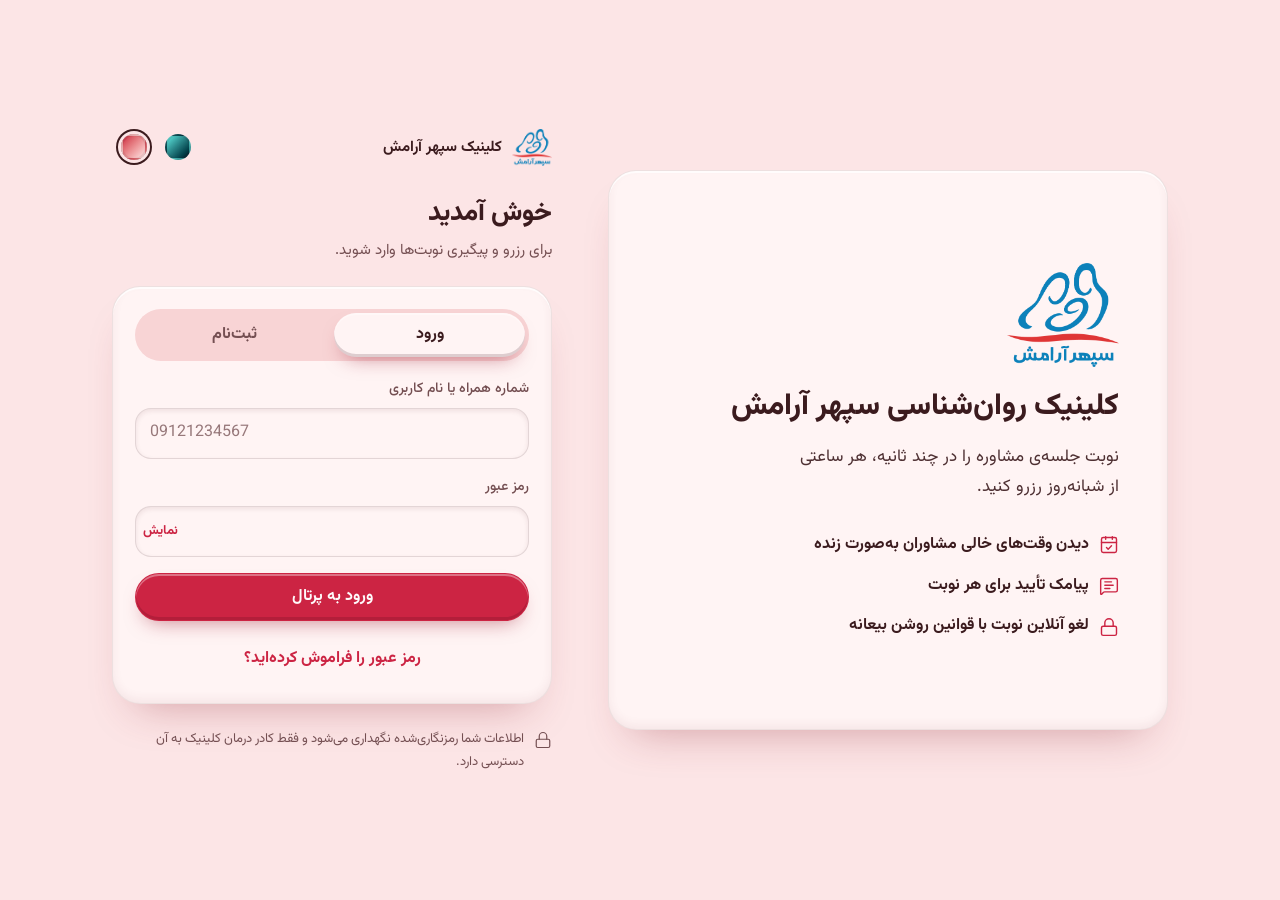
==== client/index.html @ 75297167 "Static demo of the client portal and front-desk panel Co-Authored-By: Claude Opus 5.5 <noreply@anthr" ====
<!doctype html>
<html lang="fa" dir="rtl">
  <head>
    <meta charset="utf-8">
    <meta name="viewport" content="width=device-width, initial-scale=1, viewport-fit=cover">
    <meta name="color-scheme" content="light dark">
    <meta name="theme-color" content="#f7e4e3">
    <meta name="referrer" content="no-referrer">
    <meta name="robots" content="noindex">
    <title>پرتال مراجعین | کلینیک روان‌شناسی سپهر آرامش</title>
    <link rel="icon" href="./logo.png" type="image/png">
    <script type="module" crossorigin src="./assets/index-BYSVc6tR.js"></script>
    <link rel="stylesheet" crossorigin href="./assets/index-BxwsgQTD.css">
  </head>
  <body>
    <div id="root"></div>
    <noscript>برای استفاده از پرتال، جاوااسکریپت مرورگر را فعال کنید.</noscript>
  </body>
</html>
---- client/assets/index-BxwsgQTD.css ----
@font-face{font-family:Vazirmatn;font-style:normal;font-display:swap;font-weight:400;src:url(./vazirmatn-arabic-400-normal-DMZFCm7K.woff2)format("woff2"),url(./vazirmatn-arabic-400-normal-C4W5XURk.woff)format("woff");unicode-range:U+6??,U+750-77F,U+870-88E,U+890-891,U+897-8E1,U+8E3-8FF,U+200C-200E,U+2010-2011,U+204F,U+2E41,U+FB50-FDFF,U+FE70-FE74,U+FE76-FEFC,U+102E0-102FB,U+10E60-10E7E,U+10EC2-10EC4,U+10EFC-10EFF,U+1EE00-1EE03,U+1EE05-1EE1F,U+1EE21-1EE22,U+1EE24,U+1EE27,U+1EE29-1EE32,U+1EE34-1EE37,U+1EE39,U+1EE3B,U+1EE42,U+1EE47,U+1EE49,U+1EE4B,U+1EE4D-1EE4F,U+1EE51-1EE52,U+1EE54,U+1EE57,U+1EE59,U+1EE5B,U+1EE5D,U+1EE5F,U+1EE61-1EE62,U+1EE64,U+1EE67-1EE6A,U+1EE6C-1EE72,U+1EE74-1EE77,U+1EE79-1EE7C,U+1EE7E,U+1EE80-1EE89,U+1EE8B-1EE9B,U+1EEA1-1EEA3,U+1EEA5-1EEA9,U+1EEAB-1EEBB,U+1EEF0-1EEF1}@font-face{font-family:Vazirmatn;font-style:normal;font-display:swap;font-weight:400;src:url(./vazirmatn-latin-ext-400-normal-BdGhO0lm.woff2)format("woff2"),url(./vazirmatn-latin-ext-400-normal-DPxMaNjI.woff)format("woff");unicode-range:U+100-2BA,U+2BD-2C5,U+2C7-2CC,U+2CE-2D7,U+2DD-2FF,U+304,U+308,U+329,U+1D00-1DBF,U+1E00-1E9F,U+1EF2-1EFF,U+2020,U+20A0-20AB,U+20AD-20C0,U+2113,U+2C60-2C7F,U+A720-A7FF}@font-face{font-family:Vazirmatn;font-style:normal;font-display:swap;font-weight:400;src:url(./vazirmatn-latin-400-normal-BT_DHTc7.woff2)format("woff2"),url(./vazirmatn-latin-400-normal-GKyMcI03.woff)format("woff");unicode-range:U+??,U+131,U+152-153,U+2BB-2BC,U+2C6,U+2DA,U+2DC,U+304,U+308,U+329,U+2000-206F,U+20AC,U+2122,U+2191,U+2193,U+2212,U+2215,U+FEFF,U+FFFD}@font-face{font-family:Vazirmatn;font-style:normal;font-display:swap;font-weight:500;src:url(./vazirmatn-arabic-500-normal-C_lbnnKa.woff2)format("woff2"),url(./vazirmatn-arabic-500-normal-Dqq3-xo3.woff)format("woff");unicode-range:U+6??,U+750-77F,U+870-88E,U+890-891,U+897-8E1,U+8E3-8FF,U+200C-200E,U+2010-2011,U+204F,U+2E41,U+FB50-FDFF,U+FE70-FE74,U+FE76-FEFC,U+102E0-102FB,U+10E60-10E7E,U+10EC2-10EC4,U+10EFC-10EFF,U+1EE00-1EE03,U+1EE05-1EE1F,U+1EE21-1EE22,U+1EE24,U+1EE27,U+1EE29-1EE32,U+1EE34-1EE37,U+1EE39,U+1EE3B,U+1EE42,U+1EE47,U+1EE49,U+1EE4B,U+1EE4D-1EE4F,U+1EE51-1EE52,U+1EE54,U+1EE57,U+1EE59,U+1EE5B,U+1EE5D,U+1EE5F,U+1EE61-1EE62,U+1EE64,U+1EE67-1EE6A,U+1EE6C-1EE72,U+1EE74-1EE77,U+1EE79-1EE7C,U+1EE7E,U+1EE80-1EE89,U+1EE8B-1EE9B,U+1EEA1-1EEA3,U+1EEA5-1EEA9,U+1EEAB-1EEBB,U+1EEF0-1EEF1}@font-face{font-family:Vazirmatn;font-style:normal;font-display:swap;font-weight:500;src:url(./vazirmatn-latin-ext-500-normal-CgxvvVrG.woff2)format("woff2"),url(./vazirmatn-latin-ext-500-normal-4XgegWYb.woff)format("woff");unicode-range:U+100-2BA,U+2BD-2C5,U+2C7-2CC,U+2CE-2D7,U+2DD-2FF,U+304,U+308,U+329,U+1D00-1DBF,U+1E00-1E9F,U+1EF2-1EFF,U+2020,U+20A0-20AB,U+20AD-20C0,U+2113,U+2C60-2C7F,U+A720-A7FF}@font-face{font-family:Vazirmatn;font-style:normal;font-display:swap;font-weight:500;src:url(./vazirmatn-latin-500-normal-6zZzgpg4.woff2)format("woff2"),url(./vazirmatn-latin-500-normal-Bg_BALlD.woff)format("woff");unicode-range:U+??,U+131,U+152-153,U+2BB-2BC,U+2C6,U+2DA,U+2DC,U+304,U+308,U+329,U+2000-206F,U+20AC,U+2122,U+2191,U+2193,U+2212,U+2215,U+FEFF,U+FFFD}@font-face{font-family:Vazirmatn;font-style:normal;font-display:swap;font-weight:700;src:url(./vazirmatn-arabic-700-normal-Dge_DOjm.woff2)format("woff2"),url(./vazirmatn-arabic-700-normal-B5nPuCFv.woff)format("woff");unicode-range:U+6??,U+750-77F,U+870-88E,U+890-891,U+897-8E1,U+8E3-8FF,U+200C-200E,U+2010-2011,U+204F,U+2E41,U+FB50-FDFF,U+FE70-FE74,U+FE76-FEFC,U+102E0-102FB,U+10E60-10E7E,U+10EC2-10EC4,U+10EFC-10EFF,U+1EE00-1EE03,U+1EE05-1EE1F,U+1EE21-1EE22,U+1EE24,U+1EE27,U+1EE29-1EE32,U+1EE34-1EE37,U+1EE39,U+1EE3B,U+1EE42,U+1EE47,U+1EE49,U+1EE4B,U+1EE4D-1EE4F,U+1EE51-1EE52,U+1EE54,U+1EE57,U+1EE59,U+1EE5B,U+1EE5D,U+1EE5F,U+1EE61-1EE62,U+1EE64,U+1EE67-1EE6A,U+1EE6C-1EE72,U+1EE74-1EE77,U+1EE79-1EE7C,U+1EE7E,U+1EE80-1EE89,U+1EE8B-1EE9B,U+1EEA1-1EEA3,U+1EEA5-1EEA9,U+1EEAB-1EEBB,U+1EEF0-1EEF1}@font-face{font-family:Vazirmatn;font-style:normal;font-display:swap;font-weight:700;src:url(./vazirmatn-latin-ext-700-normal-BfoXmNMx.woff2)format("woff2"),url(./vazirmatn-latin-ext-700-normal-DMYLqBto.woff)format("woff");unicode-range:U+100-2BA,U+2BD-2C5,U+2C7-2CC,U+2CE-2D7,U+2DD-2FF,U+304,U+308,U+329,U+1D00-1DBF,U+1E00-1E9F,U+1EF2-1EFF,U+2020,U+20A0-20AB,U+20AD-20C0,U+2113,U+2C60-2C7F,U+A720-A7FF}@font-face{font-family:Vazirmatn;font-style:normal;font-display:swap;font-weight:700;src:url(./vazirmatn-latin-700-normal-9BlbvDRV.woff2)format("woff2"),url(./vazirmatn-latin-700-normal-DrB0PBU6.woff)format("woff");unicode-range:U+??,U+131,U+152-153,U+2BB-2BC,U+2C6,U+2DA,U+2DC,U+304,U+308,U+329,U+2000-206F,U+20AC,U+2122,U+2191,U+2193,U+2212,U+2215,U+FEFF,U+FFFD}@font-face{font-family:Vazirmatn;font-style:normal;font-display:swap;font-weight:800;src:url(./vazirmatn-arabic-800-normal-Bwnt96zj.woff2)format("woff2"),url(./vazirmatn-arabic-800-normal-BH12s3-y.woff)format("woff");unicode-range:U+6??,U+750-77F,U+870-88E,U+890-891,U+897-8E1,U+8E3-8FF,U+200C-200E,U+2010-2011,U+204F,U+2E41,U+FB50-FDFF,U+FE70-FE74,U+FE76-FEFC,U+102E0-102FB,U+10E60-10E7E,U+10EC2-10EC4,U+10EFC-10EFF,U+1EE00-1EE03,U+1EE05-1EE1F,U+1EE21-1EE22,U+1EE24,U+1EE27,U+1EE29-1EE32,U+1EE34-1EE37,U+1EE39,U+1EE3B,U+1EE42,U+1EE47,U+1EE49,U+1EE4B,U+1EE4D-1EE4F,U+1EE51-1EE52,U+1EE54,U+1EE57,U+1EE59,U+1EE5B,U+1EE5D,U+1EE5F,U+1EE61-1EE62,U+1EE64,U+1EE67-1EE6A,U+1EE6C-1EE72,U+1EE74-1EE77,U+1EE79-1EE7C,U+1EE7E,U+1EE80-1EE89,U+1EE8B-1EE9B,U+1EEA1-1EEA3,U+1EEA5-1EEA9,U+1EEAB-1EEBB,U+1EEF0-1EEF1}@font-face{font-family:Vazirmatn;font-style:normal;font-display:swap;font-weight:800;src:url(./vazirmatn-latin-ext-800-normal-BzH3Tiwu.woff2)format("woff2"),url(./vazirmatn-latin-ext-800-normal-HbVXW2Kv.woff)format("woff");unicode-range:U+100-2BA,U+2BD-2C5,U+2C7-2CC,U+2CE-2D7,U+2DD-2FF,U+304,U+308,U+329,U+1D00-1DBF,U+1E00-1E9F,U+1EF2-1EFF,U+2020,U+20A0-20AB,U+20AD-20C0,U+2113,U+2C60-2C7F,U+A720-A7FF}@font-face{font-family:Vazirmatn;font-style:normal;font-display:swap;font-weight:800;src:url(./vazirmatn-latin-800-normal-e0EQwLmk.woff2)format("woff2"),url(./vazirmatn-latin-800-normal-fM8Xz9cI.woff)format("woff");unicode-range:U+??,U+131,U+152-153,U+2BB-2BC,U+2C6,U+2DA,U+2DC,U+304,U+308,U+329,U+2000-206F,U+20AC,U+2122,U+2191,U+2193,U+2212,U+2215,U+FEFF,U+FFFD}@font-face{font-family:Noto Kufi Arabic;font-style:normal;font-display:swap;font-weight:600;src:url(./noto-kufi-arabic-arabic-600-normal-DpQOABqh.woff2)format("woff2"),url(./noto-kufi-arabic-arabic-600-normal-DeKYl9zm.woff)format("woff");unicode-range:U+6??,U+750-77F,U+870-88E,U+890-891,U+897-8E1,U+8E3-8FF,U+200C-200E,U+2010-2011,U+204F,U+2E41,U+FB50-FDFF,U+FE70-FE74,U+FE76-FEFC,U+102E0-102FB,U+10E60-10E7E,U+10EC2-10EC4,U+10EFC-10EFF,U+1EE00-1EE03,U+1EE05-1EE1F,U+1EE21-1EE22,U+1EE24,U+1EE27,U+1EE29-1EE32,U+1EE34-1EE37,U+1EE39,U+1EE3B,U+1EE42,U+1EE47,U+1EE49,U+1EE4B,U+1EE4D-1EE4F,U+1EE51-1EE52,U+1EE54,U+1EE57,U+1EE59,U+1EE5B,U+1EE5D,U+1EE5F,U+1EE61-1EE62,U+1EE64,U+1EE67-1EE6A,U+1EE6C-1EE72,U+1EE74-1EE77,U+1EE79-1EE7C,U+1EE7E,U+1EE80-1EE89,U+1EE8B-1EE9B,U+1EEA1-1EEA3,U+1EEA5-1EEA9,U+1EEAB-1EEBB,U+1EEF0-1EEF1}@font-face{font-family:Noto Kufi Arabic;font-style:normal;font-display:swap;font-weight:600;src:url(./noto-kufi-arabic-math-600-normal-EEoXMfAu.woff2)format("woff2"),url(./noto-kufi-arabic-math-600-normal-BhDcNs-e.woff)format("woff");unicode-range:U+302-303,U+305,U+307-308,U+310,U+312,U+315,U+31A,U+326-327,U+32C,U+32F-330,U+332-333,U+338,U+33A,U+346,U+34D,U+391-3A1,U+3A3-3A9,U+3B1-3C9,U+3D1,U+3D5-3D6,U+3F0-3F1,U+3F4-3F5,U+2016-2017,U+2034-2038,U+203C,U+2040,U+2043,U+2047,U+2050,U+2057,U+205F,U+2070-2071,U+2074-208E,U+2090-209C,U+20D0-20DC,U+20E1,U+20E5-20EF,U+2100-2112,U+2114-2115,U+2117-2121,U+2123-214F,U+2190,U+2192,U+2194-21AE,U+21B0-21E5,U+21F1-21F2,U+21F4-2211,U+2213-2214,U+2216-22FF,U+2308-230B,U+2310,U+2319,U+231C-2321,U+2336-237A,U+237C,U+2395,U+239B-23B7,U+23D0,U+23DC-23E1,U+2474-2475,U+25AF,U+25B3,U+25B7,U+25BD,U+25C1,U+25CA,U+25CC,U+25FB,U+266D-266F,U+27C0-27FF,U+2900-2AFF,U+2B0E-2B11,U+2B30-2B4C,U+2BFE,U+3030,U+FF5B,U+FF5D,U+1D400-1D7FF,U+1EE??}@font-face{font-family:Noto Kufi Arabic;font-style:normal;font-display:swap;font-weight:600;src:url(./noto-kufi-arabic-symbols-600-normal-gGFfrt4u.woff2)format("woff2"),url(./noto-kufi-arabic-symbols-600-normal-BPG_9Nwo.woff)format("woff");unicode-range:U+1-C,U+E-1F,U+7F-9F,U+20DD-20E0,U+20E2-20E4,U+2150-218F,U+2190,U+2192,U+2194-2199,U+21AF,U+21E6-21F0,U+21F3,U+2218-2219,U+2299,U+22C4-22C6,U+2300-243F,U+2440-244A,U+2460-24FF,U+25A0-27BF,U+28??,U+2921-2922,U+2981,U+29BF,U+29EB,U+2B??,U+4DC0-4DFF,U+FFF9-FFFB,U+10140-1018E,U+10190-1019C,U+101A0,U+101D0-101FD,U+102E0-102FB,U+10E60-10E7E,U+1D2C0-1D2D3,U+1D2E0-1D37F,U+1F0??,U+1F100-1F1AD,U+1F1E6-1F1FF,U+1F30D-1F30F,U+1F315,U+1F31C,U+1F31E,U+1F320-1F32C,U+1F336,U+1F378,U+1F37D,U+1F382,U+1F393-1F39F,U+1F3A7-1F3A8,U+1F3AC-1F3AF,U+1F3C2,U+1F3C4-1F3C6,U+1F3CA-1F3CE,U+1F3D4-1F3E0,U+1F3ED,U+1F3F1-1F3F3,U+1F3F5-1F3F7,U+1F408,U+1F415,U+1F41F,U+1F426,U+1F43F,U+1F441-1F442,U+1F444,U+1F446-1F449,U+1F44C-1F44E,U+1F453,U+1F46A,U+1F47D,U+1F4A3,U+1F4B0,U+1F4B3,U+1F4B9,U+1F4BB,U+1F4BF,U+1F4C8-1F4CB,U+1F4D6,U+1F4DA,U+1F4DF,U+1F4E3-1F4E6,U+1F4EA-1F4ED,U+1F4F7,U+1F4F9-1F4FB,U+1F4FD-1F4FE,U+1F503,U+1F507-1F50B,U+1F50D,U+1F512-1F513,U+1F53E-1F54A,U+1F54F-1F5FA,U+1F610,U+1F650-1F67F,U+1F687,U+1F68D,U+1F691,U+1F694,U+1F698,U+1F6AD,U+1F6B2,U+1F6B9-1F6BA,U+1F6BC,U+1F6C6-1F6CF,U+1F6D3-1F6D7,U+1F6E0-1F6EA,U+1F6F0-1F6F3,U+1F6F7-1F6FC,U+1F7??,U+1F800-1F80B,U+1F810-1F847,U+1F850-1F859,U+1F860-1F887,U+1F890-1F8AD,U+1F8B0-1F8BB,U+1F8C0-1F8C1,U+1F900-1F90B,U+1F93B,U+1F946,U+1F984,U+1F996,U+1F9E9,U+1FA00-1FA6F,U+1FA70-1FA7C,U+1FA80-1FA89,U+1FA8F-1FAC6,U+1FACE-1FADC,U+1FADF-1FAE9,U+1FAF0-1FAF8,U+1FB??}@font-face{font-family:Noto Kufi Arabic;font-style:normal;font-display:swap;font-weight:600;src:url(./noto-kufi-arabic-latin-ext-600-normal-B90_l063.woff2)format("woff2"),url(./noto-kufi-arabic-latin-ext-600-normal-BjuybwvT.woff)format("woff");unicode-range:U+100-2BA,U+2BD-2C5,U+2C7-2CC,U+2CE-2D7,U+2DD-2FF,U+304,U+308,U+329,U+1D00-1DBF,U+1E00-1E9F,U+1EF2-1EFF,U+2020,U+20A0-20AB,U+20AD-20C0,U+2113,U+2C60-2C7F,U+A720-A7FF}@font-face{font-family:Noto Kufi Arabic;font-style:normal;font-display:swap;font-weight:600;src:url(./noto-kufi-arabic-latin-600-normal-BU20Dfqv.woff2)format("woff2"),url(./noto-kufi-arabic-latin-600-normal-UiIawE5u.woff)format("woff");unicode-range:U+??,U+131,U+152-153,U+2BB-2BC,U+2C6,U+2DA,U+2DC,U+304,U+308,U+329,U+2000-206F,U+20AC,U+2122,U+2191,U+2193,U+2212,U+2215,U+FEFF,U+FFFD}:root,[data-theme=pomegranate]{--lightningcss-light:initial;--lightningcss-dark: ;color-scheme:light;--bg:#fce5e6;--fg:#3b1b1e;--card:#fff4f4;--pop:#fff8f8;--primary:#cc2443;--on-primary:#fffafb;--muted-fg:#744f52;--accent:#f8d4d5;--border:#3b1b1e17;--input:#3b1b1e24;--field:#fff4f4;--ring:#cc2443;--danger:#b71a18;--on-danger:#fcfcfc;--success:#00764c;--warning:#b66c00;--scrim:#290b0f73;--r-control:999px;--r-field:16px;--r-surface:28px;--r-chip:16px;--depth-control:inset 0 -3px 0 0 #31000a29, inset 0 2px 0 0 #ffffff59, 0 10px 20px -10px #9a1c328c;--depth-surface:inset 0 2px 0 0 #fffc, inset 0 -4px 10px 0 #833b4312, 0 24px 44px -24px #932a3766;--depth-field:inset 0 2px 5px 0 #4e192117;--blur:none;--display:"Vazirmatn", system-ui, sans-serif;--display-w:800;--motion:.42s;--ease:cubic-bezier(.34, 1.56, .64, 1);--backdrop:none;--theme-color:#f7e4e3}@supports (color:lab(0% 0 0)){:root,[data-theme=pomegranate]{--bg:lab(92.7702% 8.1439 2.55725);--fg:lab(14.7716% 16.2323 5.34961);--card:lab(96.9707% 3.91024 1.2233);--pop:lab(98.1739% 2.60708 .814748);--primary:lab(45.6244% 64.4409 27.8559);--on-primary:lab(98.7862% 1.62947 .508833);--muted-fg:lab(37.976% 16.2596 5.22238);--accent:lab(87.9676% 13.0252 4.10966);--border:lab(14.7716% 16.2323 5.34961/.09);--input:lab(14.7716% 16.2323 5.34961/.14);--field:lab(96.9707% 3.91024 1.2233);--ring:lab(45.6244% 64.4409 27.8559);--danger:lab(40.1143% 59.6761 45.0277);--on-danger:lab(98.84% 0 0);--success:lab(43.7008% -43.9579 17.1976);--warning:lab(53.1173% 26.8577 64.6171);--scrim:lab(6.72269% 15.8884 4.22327/.45);--depth-control:inset 0 -3px 0 0 lab(6.42044% 25.3563 6.28781/.16), inset 0 2px 0 0 lab(100% 0 0/.35), 0 10px 20px -10px lab(34.4615% 51.5506 22.173/.55);--depth-surface:inset 0 2px 0 0 lab(100% 0 0/.8), inset 0 -4px 10px 0 lab(35.099% 32.4395 10.8365/.07), 0 24px 44px -24px lab(34.6884% 45.0946 18.9153/.4);--depth-field:inset 0 2px 5px 0 lab(17.9152% 25.9282 8.81544/.09)}}[data-theme=turquoise]{--lightningcss-light: ;--lightningcss-dark:initial;color-scheme:dark;--bg:#001923;--fg:#eef7f8;--card:#e6fafa12;--pop:#022632f5;--primary:#60eae2;--on-primary:#001a1f;--muted-fg:#a1c6ca;--accent:#e6fafa1f;--border:#dffcfd29;--input:#dffcfd3d;--field:#e6fafa0f;--ring:#60eae2;--danger:#fd7273;--on-danger:#200909;--success:#41dca5;--warning:#f8c655;--scrim:#00020599;--r-control:12px;--r-field:12px;--r-surface:22px;--r-chip:14px;--depth-control:0 1px 0 0 #ffffff38 inset, 0 10px 24px -14px #00dad199;--depth-surface:0 1px 0 0 #ffffff2e inset, 0 30px 60px -30px #000205b3;--depth-field:none;--blur:blur(20px) saturate(1.6);--display:"Noto Kufi Arabic", "Vazirmatn", system-ui, sans-serif;--display-w:600;--motion:.28s;--ease:cubic-bezier(.22, 1, .36, 1);--backdrop:radial-gradient(55% 45% at 90% 0%, #00bdbe80, transparent 70%), radial-gradient(45% 50% at 5% 100%, #3f69d373, transparent 70%), radial-gradient(35% 35% at 45% 55%, #57c7912e, transparent 70%);--theme-color:#0f2a33}@supports (color:lab(0% 0 0)){[data-theme=turquoise]{--bg:lab(7.35837% -7.40769 -11.4879);--fg:lab(96.6197% -3.1656 -1.32873);--card:lab(96.719% -6.32727 -2.65063/.07);--pop:lab(13.1595% -9.0218 -11.6112/.96);--primary:lab(85.1253% -40.4604 -8.09445);--on-primary:lab(7.56547% -11.2141 -9.1127);--muted-fg:lab(77.1598% -12.1074 -6.4636);--accent:lab(96.719% -6.32727 -2.65063/.12);--border:lab(96.8179% -9.48495 -3.96589/.16);--input:lab(96.8179% -9.48495 -3.96589/.24);--field:lab(96.719% -6.32727 -2.65063/.06);--ring:lab(85.1253% -40.4604 -8.09445);--danger:lab(65.7858% 54.0082 27.0547);--on-danger:lab(4.96607% 10.6338 3.82503);--success:lab(78.79% -51.3514 14.5727);--warning:lab(82.8261% 9.77922 61.542);--scrim:lab(.461658% -.469148 -1.94411/.6);--depth-control:0 1px 0 0 lab(100% 0 0/.22) inset, 0 10px 24px -14px lab(78.3903% -47.3883 -9.38582/.6);--depth-surface:0 1px 0 0 lab(100% 0 0/.18) inset, 0 30px 60px -30px lab(.461658% -.469148 -1.94411/.7);--backdrop:radial-gradient(55% 45% at 90% 0%, lab(68.9961% -45.8286 -13.6963/.5), transparent 70%), radial-gradient(45% 50% at 5% 100%, lab(46.0363% 13.1637 -60.1828/.45), transparent 70%), radial-gradient(35% 35% at 45% 55%, lab(72.7227% -42.989 16.9288/.18), transparent 70%)}}*,:before,:after{box-sizing:border-box}html{-webkit-text-size-adjust:100%}body{letter-spacing:0;min-height:100dvh;color:var(--fg);background:var(--backdrop), var(--bg);font-variant-numeric:tabular-nums;background-attachment:fixed;margin:0;font-family:Vazirmatn,system-ui,sans-serif;font-size:16px;line-height:1.8}h1,h2,h3,p{margin:0}button,input,select,textarea{font:inherit;color:inherit}option,optgroup{background-color:var(--bg);color:var(--fg)}[hidden]{display:none!important}:focus-visible{outline:3px solid var(--ring);outline-offset:2px}@media (prefers-reduced-motion:reduce){*,:before,:after{transition:none!important;animation:none!important}}@supports (-webkit-touch-callout:none){input,select,textarea{font-size:max(16px,1em)}}.display{font-family:var(--display);font-weight:var(--display-w);line-height:1.3}.muted{color:var(--muted-fg)}.sr-only{clip:rect(0 0 0 0);white-space:nowrap;width:1px;height:1px;position:absolute;overflow:hidden}.ltr{direction:ltr;unicode-bidi:isolate}.card{background:var(--card);border:1px solid var(--border);border-radius:var(--r-surface);box-shadow:var(--depth-surface);-webkit-backdrop-filter:var(--blur)}.btn{border-radius:var(--r-control);cursor:pointer;-webkit-user-select:none;user-select:none;min-height:48px;transition:transform var(--motion) var(--ease), box-shadow var(--motion) var(--ease), opacity .15s;border:1px solid #0000;justify-content:center;align-items:center;gap:8px;padding:0 22px;font-size:16px;font-weight:700;line-height:1.5;text-decoration:none;display:inline-flex}.btn:active:not(:disabled){transform:scale(.96)}.btn:disabled{opacity:.5;cursor:not-allowed}.btn-primary{background:var(--primary);color:var(--on-primary);box-shadow:var(--depth-control)}.btn-ghost{color:var(--fg);border-color:var(--border);background:0 0}.btn-danger{background:var(--danger);color:var(--on-danger)}.btn-outline-danger{color:var(--danger);border-color:color-mix(in oklch, var(--danger) 45%, transparent);background:0 0}.btn-link{color:var(--primary);cursor:pointer;background:0 0;border:0;min-height:44px;padding:0 4px;font-weight:700}.btn-sm{min-height:44px;padding:0 14px;font-size:14px}.btn-block{width:100%}.btn-icon{width:44px;min-height:44px;padding:0}.spinner{border:2px solid;border-inline-end-color:#0000;border-radius:50%;width:18px;height:18px;animation:.7s linear infinite spin}@keyframes spin{to{transform:rotate(360deg)}}.field-group{flex-direction:column;gap:6px;display:flex}.label{color:var(--muted-fg);font-size:14px;font-weight:500}.field{border-radius:var(--r-field);border:1px solid var(--input);background:var(--field);width:100%;min-height:48px;color:var(--fg);box-shadow:var(--depth-field);padding:10px 14px;font-size:16px;transition:border-color .15s}.field::placeholder{color:var(--muted-fg);opacity:.75}.field:focus-visible{border-color:var(--ring);box-shadow:0 0 0 3px color-mix(in oklch, var(--ring) 30%, transparent);outline:none}.field[aria-invalid=true]{border-color:var(--danger)}.field-error{color:var(--danger);font-size:13px;font-weight:500}.field-hint{color:var(--muted-fg);font-size:13px}.form-error{background:color-mix(in oklch, var(--danger) 14%, transparent);border:1px solid color-mix(in oklch, var(--danger) 40%, transparent);border-radius:14px;padding:10px 14px;font-size:14px;font-weight:500}.pw-wrap{position:relative}.pw-wrap .field{padding-left:72px}.pw-toggle{font-size:13px;position:absolute;top:50%;left:4px;transform:translateY(-50%)}.check{cursor:pointer;align-items:center;gap:10px;min-height:48px;font-size:15px;font-weight:700;display:flex}.check input{width:22px;height:22px;accent-color:var(--primary);flex:none}.otp{direction:ltr;justify-content:center;gap:8px;display:flex}.otp input{text-align:center;width:52px;height:60px;padding:0;font-size:24px;font-weight:700}.seg{border-radius:var(--r-control);background:var(--accent);grid-auto-columns:minmax(0,1fr);grid-auto-flow:column;gap:4px;padding:4px;display:grid}.seg button{border-radius:var(--r-control);min-height:44px;color:var(--muted-fg);cursor:pointer;background:0 0;border:0;font-weight:700}.seg button[aria-pressed=true]{background:var(--card);color:var(--fg);box-shadow:var(--depth-control)}.chip{border-radius:var(--r-control);border:1px solid var(--border);background:var(--card);min-height:44px;color:var(--fg);white-space:nowrap;cursor:pointer;transition:transform var(--motion) var(--ease);padding:0 16px;font-size:15px;font-weight:700}.chip[aria-pressed=true],.chip[aria-checked=true],.chip-on{background:var(--primary);color:var(--on-primary);box-shadow:var(--depth-control);border-color:#0000}.chip:active:not(:disabled){transform:scale(.96)}.chip:disabled{opacity:.45;cursor:not-allowed}.scroller{scrollbar-width:none;scroll-snap-type:x proximity;gap:8px;padding-bottom:4px;display:flex;overflow-x:auto}.scroller::-webkit-scrollbar{display:none}.scroller>*{scroll-snap-align:start}.badge{border-radius:999px;padding:2px 10px;font-size:12px;font-weight:700;line-height:1.8;display:inline-block}.badge-info{background:color-mix(in oklch, var(--primary) 20%, transparent)}.badge-ok{background:color-mix(in oklch, var(--success) 22%, transparent)}.badge-warn{background:color-mix(in oklch, var(--warning) 24%, transparent)}.badge-muted{background:var(--accent);color:var(--muted-fg)}dialog.sheet{width:100%;max-width:none;height:100%;max-height:none;color:var(--fg);background:0 0;border:0;justify-content:center;align-items:flex-end;margin:0;padding:0;display:flex}dialog.sheet:not([open]){display:none}dialog.sheet::backdrop{background:var(--scrim)}.sheet-body{background:var(--pop);width:100%;max-width:520px;max-height:92dvh;color:var(--fg);border-radius:var(--r-surface) var(--r-surface) 0 0;border:1px solid var(--border);padding:22px 20px calc(24px + env(safe-area-inset-bottom));-webkit-backdrop-filter:var(--blur);box-shadow:var(--depth-surface);animation:sheet-in var(--motion) var(--ease);border-bottom:0;overflow-y:auto}@media (min-width:640px){dialog.sheet{align-items:center}.sheet-body{border-radius:var(--r-surface);border-bottom:1px solid var(--border)}}@keyframes sheet-in{0%{opacity:0;transform:translateY(24px)}}@keyframes toast-in{0%{opacity:0;transform:translateY(-48px)}}.toasts{inset-inline:0;top:calc(12px + env(safe-area-inset-top));z-index:50;pointer-events:none;flex-direction:column;align-items:center;gap:8px;padding:0 12px;display:flex;position:fixed}.toast{pointer-events:auto;background:var(--fg);max-width:460px;color:var(--bg);border-inline-start:5px solid var(--warning);border-radius:16px;padding:12px 16px;font-size:15px;line-height:1.7;animation:.55s cubic-bezier(.34,1.56,.64,1) toast-in;box-shadow:0 12px 30px #00000047;box-shadow:0 12px 30px lab(0% 0 0/.28)}.toast-ok{border-inline-start-color:var(--success)}.toast-err{border-inline-start-color:var(--danger)}.skeleton{background:linear-gradient(90deg, var(--accent), var(--border), var(--accent));background-size:200% 100%;border-radius:12px;animation:1.4s linear infinite shimmer}@keyframes shimmer{to{background-position:-200% 0}}.theme-switch{display:flex}.theme-switch button{cursor:pointer;background:0 0;border:0;border-radius:50%;place-items:center;width:44px;height:44px;padding:0;display:grid}.theme-switch span{border:2px solid var(--border);border-radius:50%;width:26px;height:26px;display:block}.theme-switch .sw-turquoise{background:linear-gradient(135deg,#60eae2,#001923);background:linear-gradient(135deg,lab(85.1253% -40.4604 -8.09445),lab(7.35837% -7.40769 -11.4879))}.theme-switch .sw-pomegranate{background:linear-gradient(135deg,#cc2443,#fce5e6);background:linear-gradient(135deg,lab(45.6244% 64.4409 27.8559),lab(92.7702% 8.1439 2.55725))}.theme-switch button[aria-pressed=true] span{box-shadow:0 0 0 3px var(--bg), 0 0 0 5px var(--fg)}.logo{object-fit:contain;flex:none}.glide{border-radius:var(--r-control);background:var(--accent);pointer-events:none;position:absolute;top:0;left:0}.glide[data-ready]{transition:transform .4s cubic-bezier(.65,0,.35,1),width .4s cubic-bezier(.65,0,.35,1),height .4s cubic-bezier(.65,0,.35,1)}.app{flex-direction:column;max-width:560px;min-height:100dvh;margin:0 auto;display:flex}.side{display:contents}.brand,.side-foot,.only-desktop,.summary-full,.auth-hero{display:none}.topbar{justify-content:space-between;align-items:center;gap:12px;padding:16px 20px 8px;display:flex}.topbar h1{font-size:22px}.content{flex-direction:column;flex:1;gap:22px;padding:8px 20px 180px;display:flex}.section-title{align-items:center;gap:10px;margin-bottom:12px;font-size:16px;font-weight:700;display:flex}.rise{animation:.52s cubic-bezier(.34,1.56,.64,1) both rise;animation-delay:calc(var(--i,0) * 40ms)}@keyframes rise{0%{opacity:0;transform:translateY(14px)}}.tabbar{inset-inline:0;z-index:10;max-width:536px;margin:0 auto calc(12px + env(safe-area-inset-bottom));grid-template-columns:repeat(3,minmax(0,1fr));gap:4px;padding:6px;display:grid;position:fixed;bottom:0}.tab{border-radius:var(--r-control);min-height:52px;color:var(--muted-fg);cursor:pointer;z-index:1;background:0 0;border:0;flex-direction:column;justify-content:center;align-items:center;gap:2px;font-size:13px;font-weight:700;line-height:1.4;transition:color .3s;display:flex;position:relative}.tab[aria-current=page]{color:var(--fg)}.booking{flex-direction:column;gap:16px;display:flex}.booking-main{flex-direction:column;gap:16px;min-width:0;display:flex}.step-card{padding:18px;animation:.52s cubic-bezier(.34,1.56,.64,1) both rise}.step-no{border:1px solid var(--border);background:var(--accent);width:26px;height:26px;transition:background var(--motion) var(--ease), color var(--motion) var(--ease);border-radius:50%;flex:none;place-items:center;font-size:13px;font-weight:800;display:grid}.step-no[data-on=true]{background:var(--primary);color:var(--on-primary);border-color:#0000}.note{margin:-4px 0 12px;font-size:13px;line-height:1.7}.empty-inline{font-size:14px;line-height:1.8}.counselors,.days{scrollbar-width:none;scroll-snap-type:x proximity;gap:10px;margin:-2px;padding:2px 2px 6px;display:flex;overflow-x:auto}.counselors::-webkit-scrollbar{display:none}.days::-webkit-scrollbar{display:none}@media (hover:hover) and (pointer:fine){.counselors,.days{scrollbar-width:thin;padding-bottom:10px}.counselors::-webkit-scrollbar{height:6px;display:block}.days::-webkit-scrollbar{height:6px;display:block}}.counselors>*,.days>*{scroll-snap-align:start}.counselor{padding:10px 12px;border:1px solid var(--border);background:var(--card);min-height:64px;color:var(--fg);cursor:pointer;text-align:start;transition:transform var(--motion) var(--ease), border-color .2s, background .2s;border-radius:18px;flex:none;align-items:center;gap:10px;padding-inline-end:18px;font-size:15px;font-weight:700;display:flex}.counselor[aria-pressed=true]{border-color:var(--primary);background:color-mix(in oklch, var(--primary) 12%, var(--card));box-shadow:0 0 0 1px var(--primary)}.counselor[aria-pressed=true] .avatar{background:var(--primary);color:var(--on-primary)}.counselor-name{white-space:nowrap}.avatar{background:color-mix(in oklch, var(--primary) 18%, transparent);width:42px;height:42px;transition:background var(--motion) var(--ease), color var(--motion) var(--ease);border-radius:50%;flex:none;place-items:center;font-size:17px;font-weight:800;display:grid}.avatar-lg{width:60px;height:60px;font-size:24px}.day-chip{border-radius:var(--r-chip);border:1px solid var(--border);background:var(--card);width:74px;color:var(--fg);cursor:pointer;transition:transform var(--motion) var(--ease);flex-direction:column;flex:none;align-items:center;padding:10px 0 8px;line-height:1.45;display:flex}.day-chip[aria-pressed=true]{background:var(--primary);color:var(--on-primary);box-shadow:var(--depth-control);border-color:#0000}.day-chip:disabled{opacity:.45;cursor:not-allowed}.day-chip:active:not(:disabled),.slot:active:not(:disabled),.counselor:active{transform:scale(.96)}.day-chip .wd{opacity:.85;font-size:12px}.day-chip .num{font-size:22px;font-weight:800}.day-chip .mo{opacity:.85;font-size:11px}.day-chip .free{background:color-mix(in oklch, var(--success) 18%, transparent);border-radius:999px;margin-top:4px;padding:0 8px;font-size:11px;font-weight:700}.day-chip[aria-pressed=true] .free{background:color-mix(in oklch, var(--on-primary) 18%, transparent)}.day-chip:disabled .free{background:var(--accent)}.slot-groups{flex-direction:column;gap:16px;display:flex}.slot-group-title{color:var(--muted-fg);align-items:center;gap:6px;margin-bottom:8px;font-size:13px;font-weight:700;display:flex}.slots{grid-template-columns:repeat(3,minmax(0,1fr));gap:8px;display:grid}.slot{border:1px solid var(--border);background:var(--card);min-height:56px;color:var(--fg);cursor:pointer;transition:transform var(--motion) var(--ease);border-radius:14px;flex-direction:column;justify-content:center;align-items:center;font-size:15px;font-weight:700;line-height:1.35;display:flex}.slot[aria-pressed=true]{background:var(--primary);color:var(--on-primary);box-shadow:var(--depth-control);border-color:#0000}.slot .until{opacity:.85;font-size:12px;font-weight:500}.slot:disabled{color:var(--muted-fg);cursor:not-allowed;background:0 0;border-style:dashed;text-decoration:line-through}.summary{inset-inline:0;bottom:calc(86px + env(safe-area-inset-bottom));z-index:9;border-radius:20px;justify-content:space-between;align-items:center;gap:12px;max-width:536px;margin:0 auto;padding:12px 16px;animation:.52s cubic-bezier(.34,1.56,.64,1) both rise;display:flex;position:fixed}.summary-compact{min-width:0;line-height:1.6}.summary-rows{flex-direction:column;gap:4px;margin:0;padding:0;list-style:none;display:flex}.summary-rows li{border-bottom:1px solid var(--border);grid-template-columns:auto auto 1fr;align-items:center;gap:8px;padding:10px 0;font-size:14px;display:grid}.summary-rows li:last-child{border-bottom:0}.summary-rows b{text-align:end}.success{text-align:center;flex-direction:column;align-items:center;gap:8px;padding-top:6px;display:flex}.success .btn{margin-top:12px}.check-draw{fill:none;width:88px;height:88px;stroke:var(--success);stroke-width:5px;stroke-linecap:round;stroke-linejoin:round}.check-draw circle{stroke-dasharray:214;animation:.6s cubic-bezier(.65,0,.35,1) both draw-ring}.check-draw path{stroke-dasharray:60;animation:.4s .45s both draw-tick}@keyframes draw-ring{0%{stroke-dashoffset:214px}}@keyframes draw-tick{0%{stroke-dashoffset:60px}}.appts{flex-direction:column;gap:12px;display:flex}.empty{text-align:center;color:var(--muted-fg);padding:24px 12px}.empty-big{flex-direction:column;align-items:center;gap:10px;padding:36px 16px;display:flex}.next{border-color:color-mix(in oklch, var(--primary) 40%, var(--border));align-items:stretch;gap:16px;padding:18px;display:flex}.date-tile{background:var(--primary);width:78px;color:var(--on-primary);box-shadow:var(--depth-control);border-radius:20px;flex-direction:column;flex:none;justify-content:center;align-items:center;padding:10px 0;font-size:12px;line-height:1.4;display:flex}.date-tile b{font-size:30px;font-weight:800;line-height:1.2}.next-body{flex-direction:column;flex:1;gap:6px;min-width:0;display:flex}.next-eyebrow{color:var(--primary);font-size:13px;font-weight:700}.appt-grid{gap:12px;display:grid}.appt{flex-direction:column;gap:10px;padding:16px;display:flex}.appt-row{flex-wrap:wrap;justify-content:space-between;align-items:center;gap:10px;display:flex}.appt-when{align-items:center;gap:8px;font-size:15px;display:flex}.past-list{margin:0;padding:4px 16px;list-style:none}.past-list li{border-bottom:1px solid var(--border);align-items:center;gap:12px;padding:12px 0;line-height:1.6;display:flex}.past-list li:last-child{border-bottom:0}.dot-done{background:var(--success);border-radius:50%;flex:none;width:10px;height:10px}.rules{flex-direction:column;gap:8px;margin-bottom:14px;display:flex}.rule{background:var(--accent);border:1px solid #0000;border-radius:14px;justify-content:space-between;gap:12px;padding:10px 12px;font-size:14px;line-height:1.7;display:flex}.rule[data-current=true]{border-color:var(--warning);background:color-mix(in oklch, var(--warning) 18%, transparent);font-weight:700}.refund{background:color-mix(in oklch, var(--warning) 16%, transparent);border-radius:16px;padding:14px;font-size:15px;font-weight:700;line-height:1.8}.refund[data-tier=full]{background:color-mix(in oklch, var(--success) 16%, transparent)}.refund[data-tier=late]{background:color-mix(in oklch, var(--danger) 14%, transparent)}.sheet-actions{grid-template-columns:2fr 1fr;gap:10px;margin-top:12px;display:grid}.profile{flex-direction:column;gap:18px;padding:22px;display:flex}.profile-head{border-bottom:1px solid var(--border);align-items:center;gap:14px;padding-bottom:18px;display:flex}.facts{gap:14px;display:grid}.facts dt{color:var(--muted-fg);font-size:13px}.facts dd{margin:0;font-weight:700}.auth{flex-direction:column;max-width:440px;min-height:100dvh;margin:0 auto;padding:20px 20px 28px;display:flex}.auth-head{justify-content:space-between;align-items:center;margin-bottom:32px;display:flex}.auth-card{flex-direction:column;gap:16px;padding:22px;display:flex}.auth-foot{align-items:flex-start;gap:10px;margin-top:auto;padding-top:24px;font-size:13px;display:flex}.row-between{justify-content:space-between;align-items:center;gap:8px;display:flex}.grid-age{grid-template-columns:1fr 2fr;gap:12px;display:grid}@media (min-width:960px){.only-mobile{display:none}.only-desktop{display:block}.app{flex-direction:row;grid-template-rows:auto 1fr;grid-template-columns:248px minmax(0,1fr);column-gap:32px;max-width:1240px;padding:0 32px;display:grid}.side{flex-direction:column;grid-row:1/span 2;gap:24px;height:100dvh;padding:28px 0;display:flex;position:sticky;top:0}.brand{align-items:center;gap:12px;padding:0 8px;display:flex}.side-foot{gap:8px;margin-top:auto;padding:0 8px;font-size:12px;line-height:1.8;display:flex}.tabbar{grid-template-columns:1fr;max-width:none;margin:0;padding:8px;position:relative;inset:auto}.tab{flex-direction:row;justify-content:flex-start;gap:12px;min-height:50px;padding:0 16px;font-size:15px}.topbar{align-items:flex-start;padding:32px 0 12px}.topbar h1{font-size:28px}.content{padding:12px 0 48px}.booking{grid-template-columns:minmax(0,1fr) 320px;align-items:start;gap:24px;display:grid}.step-card{padding:22px}.counselors{grid-template-columns:repeat(auto-fill,minmax(190px,1fr));display:grid;overflow:visible}.days{grid-template-columns:repeat(auto-fill,minmax(78px,1fr));display:grid;overflow:visible}.day-chip{width:auto}.slots{grid-template-columns:repeat(auto-fill,minmax(112px,1fr))}.summary{border-radius:var(--r-surface);flex-direction:column;align-items:stretch;gap:14px;max-width:none;margin:0;padding:22px;position:sticky;inset:24px auto auto}.summary-compact{display:none}.summary-full{flex-direction:column;gap:10px;display:flex}.appts{max-width:920px}.next{padding:24px}.date-tile{width:96px}.date-tile b{font-size:36px}.appt-grid{grid-template-columns:repeat(2,minmax(0,1fr))}.profile{max-width:560px}.auth-wrap{grid-template-columns:minmax(0,1fr) minmax(0,440px);align-items:center;gap:56px;max-width:1120px;min-height:100dvh;margin:0 auto;padding:32px;display:grid}.auth{width:100%;min-height:0;margin:0;padding:0}.auth-head{margin-bottom:28px}.auth-hero{border-radius:var(--r-surface);border:1px solid var(--border);min-height:560px;box-shadow:var(--depth-surface);background:var(--card);-webkit-backdrop-filter:var(--blur);flex-direction:column;justify-content:center;gap:16px;padding:48px;animation:.62s cubic-bezier(.34,1.56,.64,1) both rise;display:flex}.auth-hero svg{color:var(--primary);flex:none}.auth-hero h2{font-size:30px}.auth-hero p{opacity:.9;max-width:32ch;font-size:17px}.auth-hero ul{flex-direction:column;gap:12px;margin:12px 0 0;padding:0;font-weight:700;list-style:none;display:flex}.auth-hero li{align-items:center;gap:10px;display:flex}}
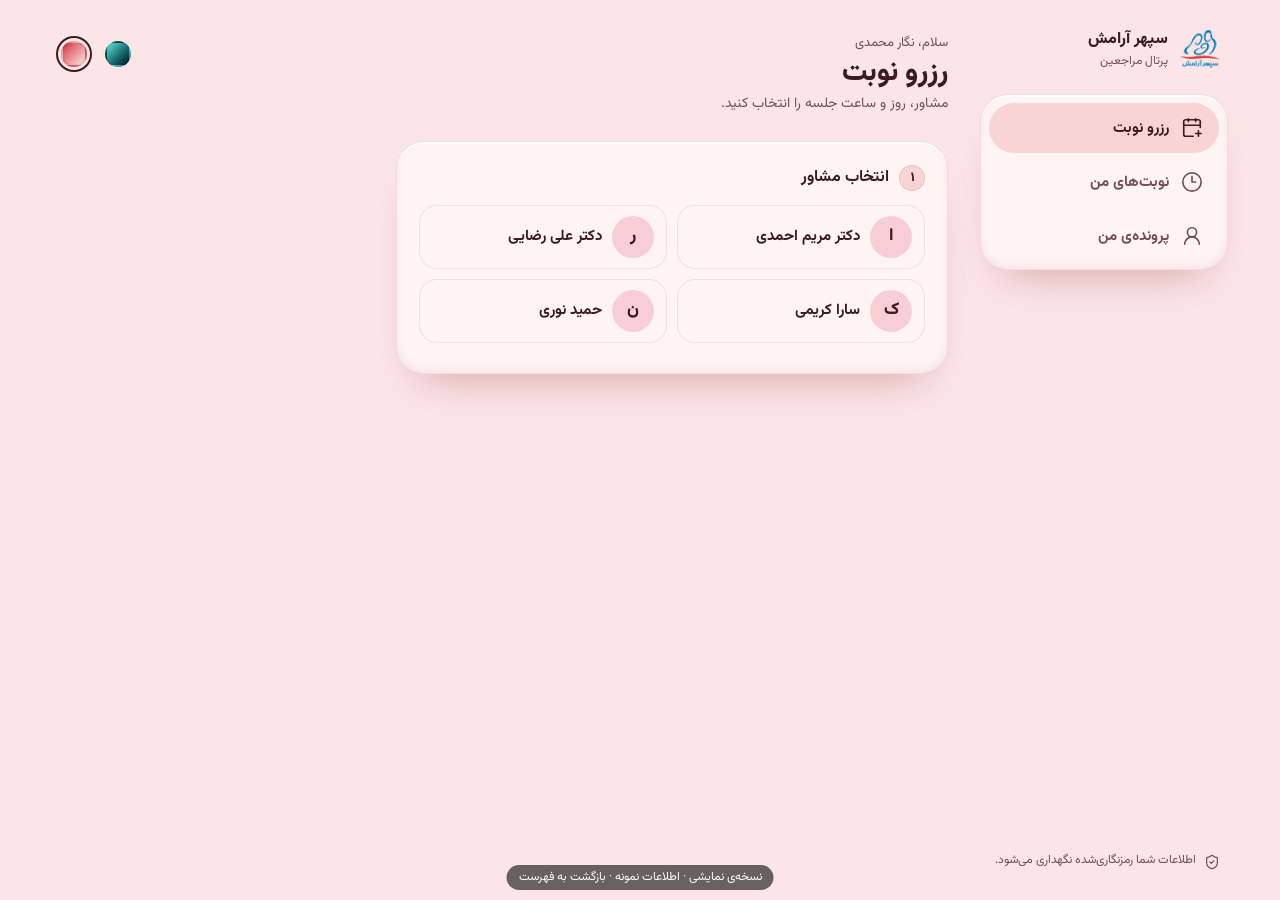
==== commit e3a0eb25: "Update the demo to the current panels: staff redesign, secretary view, refunds and no-shows, simplif" ====
--- a/client/index.html
+++ b/client/index.html
@@ -9,8 +9,8 @@
     <meta name="robots" content="noindex">
     <title>پرتال مراجعین | کلینیک روان‌شناسی سپهر آرامش</title>
     <link rel="icon" href="./logo.png" type="image/png">
-    <script type="module" crossorigin src="./assets/index-BYSVc6tR.js"></script>
-    <link rel="stylesheet" crossorigin href="./assets/index-BxwsgQTD.css">
+    <script type="module" crossorigin src="./assets/index-C3amz_No.js"></script>
+    <link rel="stylesheet" crossorigin href="./assets/index-DBpAv-EI.css">
   </head>
   <body>
     <div id="root"></div>
--- a/client/assets/index-DBpAv-EI.css
+++ b/client/assets/index-DBpAv-EI.css
@@ -0,0 +1 @@
+@font-face{font-family:Vazirmatn;font-style:normal;font-display:swap;font-weight:400;src:url(./vazirmatn-arabic-400-normal-DMZFCm7K.woff2)format("woff2"),url(./vazirmatn-arabic-400-normal-C4W5XURk.woff)format("woff");unicode-range:U+6??,U+750-77F,U+870-88E,U+890-891,U+897-8E1,U+8E3-8FF,U+200C-200E,U+2010-2011,U+204F,U+2E41,U+FB50-FDFF,U+FE70-FE74,U+FE76-FEFC,U+102E0-102FB,U+10E60-10E7E,U+10EC2-10EC4,U+10EFC-10EFF,U+1EE00-1EE03,U+1EE05-1EE1F,U+1EE21-1EE22,U+1EE24,U+1EE27,U+1EE29-1EE32,U+1EE34-1EE37,U+1EE39,U+1EE3B,U+1EE42,U+1EE47,U+1EE49,U+1EE4B,U+1EE4D-1EE4F,U+1EE51-1EE52,U+1EE54,U+1EE57,U+1EE59,U+1EE5B,U+1EE5D,U+1EE5F,U+1EE61-1EE62,U+1EE64,U+1EE67-1EE6A,U+1EE6C-1EE72,U+1EE74-1EE77,U+1EE79-1EE7C,U+1EE7E,U+1EE80-1EE89,U+1EE8B-1EE9B,U+1EEA1-1EEA3,U+1EEA5-1EEA9,U+1EEAB-1EEBB,U+1EEF0-1EEF1}@font-face{font-family:Vazirmatn;font-style:normal;font-display:swap;font-weight:400;src:url(./vazirmatn-latin-ext-400-normal-BdGhO0lm.woff2)format("woff2"),url(./vazirmatn-latin-ext-400-normal-DPxMaNjI.woff)format("woff");unicode-range:U+100-2BA,U+2BD-2C5,U+2C7-2CC,U+2CE-2D7,U+2DD-2FF,U+304,U+308,U+329,U+1D00-1DBF,U+1E00-1E9F,U+1EF2-1EFF,U+2020,U+20A0-20AB,U+20AD-20C0,U+2113,U+2C60-2C7F,U+A720-A7FF}@font-face{font-family:Vazirmatn;font-style:normal;font-display:swap;font-weight:400;src:url(./vazirmatn-latin-400-normal-BT_DHTc7.woff2)format("woff2"),url(./vazirmatn-latin-400-normal-GKyMcI03.woff)format("woff");unicode-range:U+??,U+131,U+152-153,U+2BB-2BC,U+2C6,U+2DA,U+2DC,U+304,U+308,U+329,U+2000-206F,U+20AC,U+2122,U+2191,U+2193,U+2212,U+2215,U+FEFF,U+FFFD}@font-face{font-family:Vazirmatn;font-style:normal;font-display:swap;font-weight:500;src:url(./vazirmatn-arabic-500-normal-C_lbnnKa.woff2)format("woff2"),url(./vazirmatn-arabic-500-normal-Dqq3-xo3.woff)format("woff");unicode-range:U+6??,U+750-77F,U+870-88E,U+890-891,U+897-8E1,U+8E3-8FF,U+200C-200E,U+2010-2011,U+204F,U+2E41,U+FB50-FDFF,U+FE70-FE74,U+FE76-FEFC,U+102E0-102FB,U+10E60-10E7E,U+10EC2-10EC4,U+10EFC-10EFF,U+1EE00-1EE03,U+1EE05-1EE1F,U+1EE21-1EE22,U+1EE24,U+1EE27,U+1EE29-1EE32,U+1EE34-1EE37,U+1EE39,U+1EE3B,U+1EE42,U+1EE47,U+1EE49,U+1EE4B,U+1EE4D-1EE4F,U+1EE51-1EE52,U+1EE54,U+1EE57,U+1EE59,U+1EE5B,U+1EE5D,U+1EE5F,U+1EE61-1EE62,U+1EE64,U+1EE67-1EE6A,U+1EE6C-1EE72,U+1EE74-1EE77,U+1EE79-1EE7C,U+1EE7E,U+1EE80-1EE89,U+1EE8B-1EE9B,U+1EEA1-1EEA3,U+1EEA5-1EEA9,U+1EEAB-1EEBB,U+1EEF0-1EEF1}@font-face{font-family:Vazirmatn;font-style:normal;font-display:swap;font-weight:500;src:url(./vazirmatn-latin-ext-500-normal-CgxvvVrG.woff2)format("woff2"),url(./vazirmatn-latin-ext-500-normal-4XgegWYb.woff)format("woff");unicode-range:U+100-2BA,U+2BD-2C5,U+2C7-2CC,U+2CE-2D7,U+2DD-2FF,U+304,U+308,U+329,U+1D00-1DBF,U+1E00-1E9F,U+1EF2-1EFF,U+2020,U+20A0-20AB,U+20AD-20C0,U+2113,U+2C60-2C7F,U+A720-A7FF}@font-face{font-family:Vazirmatn;font-style:normal;font-display:swap;font-weight:500;src:url(./vazirmatn-latin-500-normal-6zZzgpg4.woff2)format("woff2"),url(./vazirmatn-latin-500-normal-Bg_BALlD.woff)format("woff");unicode-range:U+??,U+131,U+152-153,U+2BB-2BC,U+2C6,U+2DA,U+2DC,U+304,U+308,U+329,U+2000-206F,U+20AC,U+2122,U+2191,U+2193,U+2212,U+2215,U+FEFF,U+FFFD}@font-face{font-family:Vazirmatn;font-style:normal;font-display:swap;font-weight:700;src:url(./vazirmatn-arabic-700-normal-Dge_DOjm.woff2)format("woff2"),url(./vazirmatn-arabic-700-normal-B5nPuCFv.woff)format("woff");unicode-range:U+6??,U+750-77F,U+870-88E,U+890-891,U+897-8E1,U+8E3-8FF,U+200C-200E,U+2010-2011,U+204F,U+2E41,U+FB50-FDFF,U+FE70-FE74,U+FE76-FEFC,U+102E0-102FB,U+10E60-10E7E,U+10EC2-10EC4,U+10EFC-10EFF,U+1EE00-1EE03,U+1EE05-1EE1F,U+1EE21-1EE22,U+1EE24,U+1EE27,U+1EE29-1EE32,U+1EE34-1EE37,U+1EE39,U+1EE3B,U+1EE42,U+1EE47,U+1EE49,U+1EE4B,U+1EE4D-1EE4F,U+1EE51-1EE52,U+1EE54,U+1EE57,U+1EE59,U+1EE5B,U+1EE5D,U+1EE5F,U+1EE61-1EE62,U+1EE64,U+1EE67-1EE6A,U+1EE6C-1EE72,U+1EE74-1EE77,U+1EE79-1EE7C,U+1EE7E,U+1EE80-1EE89,U+1EE8B-1EE9B,U+1EEA1-1EEA3,U+1EEA5-1EEA9,U+1EEAB-1EEBB,U+1EEF0-1EEF1}@font-face{font-family:Vazirmatn;font-style:normal;font-display:swap;font-weight:700;src:url(./vazirmatn-latin-ext-700-normal-BfoXmNMx.woff2)format("woff2"),url(./vazirmatn-latin-ext-700-normal-DMYLqBto.woff)format("woff");unicode-range:U+100-2BA,U+2BD-2C5,U+2C7-2CC,U+2CE-2D7,U+2DD-2FF,U+304,U+308,U+329,U+1D00-1DBF,U+1E00-1E9F,U+1EF2-1EFF,U+2020,U+20A0-20AB,U+20AD-20C0,U+2113,U+2C60-2C7F,U+A720-A7FF}@font-face{font-family:Vazirmatn;font-style:normal;font-display:swap;font-weight:700;src:url(./vazirmatn-latin-700-normal-9BlbvDRV.woff2)format("woff2"),url(./vazirmatn-latin-700-normal-DrB0PBU6.woff)format("woff");unicode-range:U+??,U+131,U+152-153,U+2BB-2BC,U+2C6,U+2DA,U+2DC,U+304,U+308,U+329,U+2000-206F,U+20AC,U+2122,U+2191,U+2193,U+2212,U+2215,U+FEFF,U+FFFD}@font-face{font-family:Vazirmatn;font-style:normal;font-display:swap;font-weight:800;src:url(./vazirmatn-arabic-800-normal-Bwnt96zj.woff2)format("woff2"),url(./vazirmatn-arabic-800-normal-BH12s3-y.woff)format("woff");unicode-range:U+6??,U+750-77F,U+870-88E,U+890-891,U+897-8E1,U+8E3-8FF,U+200C-200E,U+2010-2011,U+204F,U+2E41,U+FB50-FDFF,U+FE70-FE74,U+FE76-FEFC,U+102E0-102FB,U+10E60-10E7E,U+10EC2-10EC4,U+10EFC-10EFF,U+1EE00-1EE03,U+1EE05-1EE1F,U+1EE21-1EE22,U+1EE24,U+1EE27,U+1EE29-1EE32,U+1EE34-1EE37,U+1EE39,U+1EE3B,U+1EE42,U+1EE47,U+1EE49,U+1EE4B,U+1EE4D-1EE4F,U+1EE51-1EE52,U+1EE54,U+1EE57,U+1EE59,U+1EE5B,U+1EE5D,U+1EE5F,U+1EE61-1EE62,U+1EE64,U+1EE67-1EE6A,U+1EE6C-1EE72,U+1EE74-1EE77,U+1EE79-1EE7C,U+1EE7E,U+1EE80-1EE89,U+1EE8B-1EE9B,U+1EEA1-1EEA3,U+1EEA5-1EEA9,U+1EEAB-1EEBB,U+1EEF0-1EEF1}@font-face{font-family:Vazirmatn;font-style:normal;font-display:swap;font-weight:800;src:url(./vazirmatn-latin-ext-800-normal-BzH3Tiwu.woff2)format("woff2"),url(./vazirmatn-latin-ext-800-normal-HbVXW2Kv.woff)format("woff");unicode-range:U+100-2BA,U+2BD-2C5,U+2C7-2CC,U+2CE-2D7,U+2DD-2FF,U+304,U+308,U+329,U+1D00-1DBF,U+1E00-1E9F,U+1EF2-1EFF,U+2020,U+20A0-20AB,U+20AD-20C0,U+2113,U+2C60-2C7F,U+A720-A7FF}@font-face{font-family:Vazirmatn;font-style:normal;font-display:swap;font-weight:800;src:url(./vazirmatn-latin-800-normal-e0EQwLmk.woff2)format("woff2"),url(./vazirmatn-latin-800-normal-fM8Xz9cI.woff)format("woff");unicode-range:U+??,U+131,U+152-153,U+2BB-2BC,U+2C6,U+2DA,U+2DC,U+304,U+308,U+329,U+2000-206F,U+20AC,U+2122,U+2191,U+2193,U+2212,U+2215,U+FEFF,U+FFFD}@font-face{font-family:Noto Kufi Arabic;font-style:normal;font-display:swap;font-weight:600;src:url(./noto-kufi-arabic-arabic-600-normal-DpQOABqh.woff2)format("woff2"),url(./noto-kufi-arabic-arabic-600-normal-DeKYl9zm.woff)format("woff");unicode-range:U+6??,U+750-77F,U+870-88E,U+890-891,U+897-8E1,U+8E3-8FF,U+200C-200E,U+2010-2011,U+204F,U+2E41,U+FB50-FDFF,U+FE70-FE74,U+FE76-FEFC,U+102E0-102FB,U+10E60-10E7E,U+10EC2-10EC4,U+10EFC-10EFF,U+1EE00-1EE03,U+1EE05-1EE1F,U+1EE21-1EE22,U+1EE24,U+1EE27,U+1EE29-1EE32,U+1EE34-1EE37,U+1EE39,U+1EE3B,U+1EE42,U+1EE47,U+1EE49,U+1EE4B,U+1EE4D-1EE4F,U+1EE51-1EE52,U+1EE54,U+1EE57,U+1EE59,U+1EE5B,U+1EE5D,U+1EE5F,U+1EE61-1EE62,U+1EE64,U+1EE67-1EE6A,U+1EE6C-1EE72,U+1EE74-1EE77,U+1EE79-1EE7C,U+1EE7E,U+1EE80-1EE89,U+1EE8B-1EE9B,U+1EEA1-1EEA3,U+1EEA5-1EEA9,U+1EEAB-1EEBB,U+1EEF0-1EEF1}@font-face{font-family:Noto Kufi Arabic;font-style:normal;font-display:swap;font-weight:600;src:url(./noto-kufi-arabic-math-600-normal-EEoXMfAu.woff2)format("woff2"),url(./noto-kufi-arabic-math-600-normal-BhDcNs-e.woff)format("woff");unicode-range:U+302-303,U+305,U+307-308,U+310,U+312,U+315,U+31A,U+326-327,U+32C,U+32F-330,U+332-333,U+338,U+33A,U+346,U+34D,U+391-3A1,U+3A3-3A9,U+3B1-3C9,U+3D1,U+3D5-3D6,U+3F0-3F1,U+3F4-3F5,U+2016-2017,U+2034-2038,U+203C,U+2040,U+2043,U+2047,U+2050,U+2057,U+205F,U+2070-2071,U+2074-208E,U+2090-209C,U+20D0-20DC,U+20E1,U+20E5-20EF,U+2100-2112,U+2114-2115,U+2117-2121,U+2123-214F,U+2190,U+2192,U+2194-21AE,U+21B0-21E5,U+21F1-21F2,U+21F4-2211,U+2213-2214,U+2216-22FF,U+2308-230B,U+2310,U+2319,U+231C-2321,U+2336-237A,U+237C,U+2395,U+239B-23B7,U+23D0,U+23DC-23E1,U+2474-2475,U+25AF,U+25B3,U+25B7,U+25BD,U+25C1,U+25CA,U+25CC,U+25FB,U+266D-266F,U+27C0-27FF,U+2900-2AFF,U+2B0E-2B11,U+2B30-2B4C,U+2BFE,U+3030,U+FF5B,U+FF5D,U+1D400-1D7FF,U+1EE??}@font-face{font-family:Noto Kufi Arabic;font-style:normal;font-display:swap;font-weight:600;src:url(./noto-kufi-arabic-symbols-600-normal-gGFfrt4u.woff2)format("woff2"),url(./noto-kufi-arabic-symbols-600-normal-BPG_9Nwo.woff)format("woff");unicode-range:U+1-C,U+E-1F,U+7F-9F,U+20DD-20E0,U+20E2-20E4,U+2150-218F,U+2190,U+2192,U+2194-2199,U+21AF,U+21E6-21F0,U+21F3,U+2218-2219,U+2299,U+22C4-22C6,U+2300-243F,U+2440-244A,U+2460-24FF,U+25A0-27BF,U+28??,U+2921-2922,U+2981,U+29BF,U+29EB,U+2B??,U+4DC0-4DFF,U+FFF9-FFFB,U+10140-1018E,U+10190-1019C,U+101A0,U+101D0-101FD,U+102E0-102FB,U+10E60-10E7E,U+1D2C0-1D2D3,U+1D2E0-1D37F,U+1F0??,U+1F100-1F1AD,U+1F1E6-1F1FF,U+1F30D-1F30F,U+1F315,U+1F31C,U+1F31E,U+1F320-1F32C,U+1F336,U+1F378,U+1F37D,U+1F382,U+1F393-1F39F,U+1F3A7-1F3A8,U+1F3AC-1F3AF,U+1F3C2,U+1F3C4-1F3C6,U+1F3CA-1F3CE,U+1F3D4-1F3E0,U+1F3ED,U+1F3F1-1F3F3,U+1F3F5-1F3F7,U+1F408,U+1F415,U+1F41F,U+1F426,U+1F43F,U+1F441-1F442,U+1F444,U+1F446-1F449,U+1F44C-1F44E,U+1F453,U+1F46A,U+1F47D,U+1F4A3,U+1F4B0,U+1F4B3,U+1F4B9,U+1F4BB,U+1F4BF,U+1F4C8-1F4CB,U+1F4D6,U+1F4DA,U+1F4DF,U+1F4E3-1F4E6,U+1F4EA-1F4ED,U+1F4F7,U+1F4F9-1F4FB,U+1F4FD-1F4FE,U+1F503,U+1F507-1F50B,U+1F50D,U+1F512-1F513,U+1F53E-1F54A,U+1F54F-1F5FA,U+1F610,U+1F650-1F67F,U+1F687,U+1F68D,U+1F691,U+1F694,U+1F698,U+1F6AD,U+1F6B2,U+1F6B9-1F6BA,U+1F6BC,U+1F6C6-1F6CF,U+1F6D3-1F6D7,U+1F6E0-1F6EA,U+1F6F0-1F6F3,U+1F6F7-1F6FC,U+1F7??,U+1F800-1F80B,U+1F810-1F847,U+1F850-1F859,U+1F860-1F887,U+1F890-1F8AD,U+1F8B0-1F8BB,U+1F8C0-1F8C1,U+1F900-1F90B,U+1F93B,U+1F946,U+1F984,U+1F996,U+1F9E9,U+1FA00-1FA6F,U+1FA70-1FA7C,U+1FA80-1FA89,U+1FA8F-1FAC6,U+1FACE-1FADC,U+1FADF-1FAE9,U+1FAF0-1FAF8,U+1FB??}@font-face{font-family:Noto Kufi Arabic;font-style:normal;font-display:swap;font-weight:600;src:url(./noto-kufi-arabic-latin-ext-600-normal-B90_l063.woff2)format("woff2"),url(./noto-kufi-arabic-latin-ext-600-normal-BjuybwvT.woff)format("woff");unicode-range:U+100-2BA,U+2BD-2C5,U+2C7-2CC,U+2CE-2D7,U+2DD-2FF,U+304,U+308,U+329,U+1D00-1DBF,U+1E00-1E9F,U+1EF2-1EFF,U+2020,U+20A0-20AB,U+20AD-20C0,U+2113,U+2C60-2C7F,U+A720-A7FF}@font-face{font-family:Noto Kufi Arabic;font-style:normal;font-display:swap;font-weight:600;src:url(./noto-kufi-arabic-latin-600-normal-BU20Dfqv.woff2)format("woff2"),url(./noto-kufi-arabic-latin-600-normal-UiIawE5u.woff)format("woff");unicode-range:U+??,U+131,U+152-153,U+2BB-2BC,U+2C6,U+2DA,U+2DC,U+304,U+308,U+329,U+2000-206F,U+20AC,U+2122,U+2191,U+2193,U+2212,U+2215,U+FEFF,U+FFFD}:root,[data-theme=pomegranate]{--lightningcss-light:initial;--lightningcss-dark: ;color-scheme:light;--bg:#fce5e6;--fg:#3b1b1e;--card:#fff4f4;--pop:#fff8f8;--primary:#cc2443;--on-primary:#fffafb;--muted-fg:#744f52;--accent:#f8d4d5;--border:#3b1b1e17;--input:#3b1b1e24;--field:#fff4f4;--ring:#cc2443;--danger:#b71a18;--on-danger:#fcfcfc;--success:#00764c;--warning:#b66c00;--scrim:#290b0f73;--r-control:999px;--r-field:16px;--r-surface:28px;--r-chip:16px;--depth-control:inset 0 -3px 0 0 #31000a29, inset 0 2px 0 0 #ffffff59, 0 10px 20px -10px #9a1c328c;--depth-surface:inset 0 2px 0 0 #fffc, inset 0 -4px 10px 0 #833b4312, 0 24px 44px -24px #932a3766;--depth-field:inset 0 2px 5px 0 #4e192117;--blur:none;--display:"Vazirmatn", system-ui, sans-serif;--display-w:800;--motion:.42s;--ease:cubic-bezier(.34, 1.56, .64, 1);--backdrop:none;--theme-color:#f7e4e3}@supports (color:lab(0% 0 0)){:root,[data-theme=pomegranate]{--bg:lab(92.7702% 8.1439 2.55725);--fg:lab(14.7716% 16.2323 5.34961);--card:lab(96.9707% 3.91024 1.2233);--pop:lab(98.1739% 2.60708 .814748);--primary:lab(45.6244% 64.4409 27.8559);--on-primary:lab(98.7862% 1.62947 .508833);--muted-fg:lab(37.976% 16.2596 5.22238);--accent:lab(87.9676% 13.0252 4.10966);--border:lab(14.7716% 16.2323 5.34961/.09);--input:lab(14.7716% 16.2323 5.34961/.14);--field:lab(96.9707% 3.91024 1.2233);--ring:lab(45.6244% 64.4409 27.8559);--danger:lab(40.1143% 59.6761 45.0277);--on-danger:lab(98.84% 0 0);--success:lab(43.7008% -43.9579 17.1976);--warning:lab(53.1173% 26.8577 64.6171);--scrim:lab(6.72269% 15.8884 4.22327/.45);--depth-control:inset 0 -3px 0 0 lab(6.42044% 25.3563 6.28781/.16), inset 0 2px 0 0 lab(100% 0 0/.35), 0 10px 20px -10px lab(34.4615% 51.5506 22.173/.55);--depth-surface:inset 0 2px 0 0 lab(100% 0 0/.8), inset 0 -4px 10px 0 lab(35.099% 32.4395 10.8365/.07), 0 24px 44px -24px lab(34.6884% 45.0946 18.9153/.4);--depth-field:inset 0 2px 5px 0 lab(17.9152% 25.9282 8.81544/.09)}}[data-theme=turquoise]{--lightningcss-light: ;--lightningcss-dark:initial;color-scheme:dark;--bg:#001923;--fg:#eef7f8;--card:#e6fafa12;--pop:#022632f5;--primary:#60eae2;--on-primary:#001a1f;--muted-fg:#a1c6ca;--accent:#e6fafa1f;--border:#dffcfd29;--input:#dffcfd3d;--field:#e6fafa0f;--ring:#60eae2;--danger:#fd7273;--on-danger:#200909;--success:#41dca5;--warning:#f8c655;--scrim:#00020599;--r-control:12px;--r-field:12px;--r-surface:22px;--r-chip:14px;--depth-control:0 1px 0 0 #ffffff38 inset, 0 10px 24px -14px #00dad199;--depth-surface:0 1px 0 0 #ffffff2e inset, 0 30px 60px -30px #000205b3;--depth-field:none;--blur:blur(20px) saturate(1.6);--display:"Noto Kufi Arabic", "Vazirmatn", system-ui, sans-serif;--display-w:600;--motion:.28s;--ease:cubic-bezier(.22, 1, .36, 1);--backdrop:radial-gradient(55% 45% at 90% 0%, #00bdbe80, transparent 70%), radial-gradient(45% 50% at 5% 100%, #3f69d373, transparent 70%), radial-gradient(35% 35% at 45% 55%, #57c7912e, transparent 70%);--theme-color:#0f2a33}@supports (color:lab(0% 0 0)){[data-theme=turquoise]{--bg:lab(7.35837% -7.40769 -11.4879);--fg:lab(96.6197% -3.1656 -1.32873);--card:lab(96.719% -6.32727 -2.65063/.07);--pop:lab(13.1595% -9.0218 -11.6112/.96);--primary:lab(85.1253% -40.4604 -8.09445);--on-primary:lab(7.56547% -11.2141 -9.1127);--muted-fg:lab(77.1598% -12.1074 -6.4636);--accent:lab(96.719% -6.32727 -2.65063/.12);--border:lab(96.8179% -9.48495 -3.96589/.16);--input:lab(96.8179% -9.48495 -3.96589/.24);--field:lab(96.719% -6.32727 -2.65063/.06);--ring:lab(85.1253% -40.4604 -8.09445);--danger:lab(65.7858% 54.0082 27.0547);--on-danger:lab(4.96607% 10.6338 3.82503);--success:lab(78.79% -51.3514 14.5727);--warning:lab(82.8261% 9.77922 61.542);--scrim:lab(.461658% -.469148 -1.94411/.6);--depth-control:0 1px 0 0 lab(100% 0 0/.22) inset, 0 10px 24px -14px lab(78.3903% -47.3883 -9.38582/.6);--depth-surface:0 1px 0 0 lab(100% 0 0/.18) inset, 0 30px 60px -30px lab(.461658% -.469148 -1.94411/.7);--backdrop:radial-gradient(55% 45% at 90% 0%, lab(68.9961% -45.8286 -13.6963/.5), transparent 70%), radial-gradient(45% 50% at 5% 100%, lab(46.0363% 13.1637 -60.1828/.45), transparent 70%), radial-gradient(35% 35% at 45% 55%, lab(72.7227% -42.989 16.9288/.18), transparent 70%)}}*,:before,:after{box-sizing:border-box}html{-webkit-text-size-adjust:100%}body{letter-spacing:0;min-height:100dvh;color:var(--fg);background:var(--backdrop), var(--bg);font-variant-numeric:tabular-nums;background-attachment:fixed;margin:0;font-family:Vazirmatn,system-ui,sans-serif;font-size:16px;line-height:1.8}h1,h2,h3,p{margin:0}button,input,select,textarea{font:inherit;color:inherit}option,optgroup{background-color:var(--bg);color:var(--fg)}[hidden]{display:none!important}:focus-visible{outline:3px solid var(--ring);outline-offset:2px}@media (prefers-reduced-motion:reduce){*,:before,:after{transition:none!important;animation:none!important}}@supports (-webkit-touch-callout:none){input,select,textarea{font-size:max(16px,1em)}}.display{font-family:var(--display);font-weight:var(--display-w);line-height:1.3}.muted{color:var(--muted-fg)}.sr-only{clip:rect(0 0 0 0);white-space:nowrap;width:1px;height:1px;position:absolute;overflow:hidden}.ltr{direction:ltr;unicode-bidi:isolate}.card{background:var(--card);border:1px solid var(--border);border-radius:var(--r-surface);box-shadow:var(--depth-surface);-webkit-backdrop-filter:var(--blur)}.btn{border-radius:var(--r-control);cursor:pointer;-webkit-user-select:none;user-select:none;min-height:48px;transition:transform var(--motion) var(--ease), box-shadow var(--motion) var(--ease), opacity .15s;border:1px solid #0000;justify-content:center;align-items:center;gap:8px;padding:0 22px;font-size:16px;font-weight:700;line-height:1.5;text-decoration:none;display:inline-flex}.btn:active:not(:disabled){transform:scale(.96)}.btn:disabled{opacity:.5;cursor:not-allowed}.btn-primary{background:var(--primary);color:var(--on-primary);box-shadow:var(--depth-control)}.btn-ghost{color:var(--fg);border-color:var(--border);background:0 0}.btn-danger{background:var(--danger);color:var(--on-danger)}.btn-outline-danger{color:var(--danger);border-color:color-mix(in oklch, var(--danger) 45%, transparent);background:0 0}.btn-link{color:var(--primary);cursor:pointer;background:0 0;border:0;min-height:44px;padding:0 4px;font-weight:700}.btn-sm{min-height:44px;padding:0 14px;font-size:14px}.btn-block{width:100%}.btn-icon{width:44px;min-height:44px;padding:0}.spinner{border:2px solid;border-inline-end-color:#0000;border-radius:50%;width:18px;height:18px;animation:.7s linear infinite spin}@keyframes spin{to{transform:rotate(360deg)}}.field-group{flex-direction:column;gap:6px;display:flex}.label{color:var(--muted-fg);font-size:14px;font-weight:500}.field{border-radius:var(--r-field);border:1px solid var(--input);background:var(--field);width:100%;min-height:48px;color:var(--fg);box-shadow:var(--depth-field);padding:10px 14px;font-size:16px;transition:border-color .15s}.field::placeholder{color:var(--muted-fg);opacity:.75}.field-area{resize:vertical;white-space:pre-wrap;min-height:160px;line-height:1.9}.field:focus-visible{border-color:var(--ring);box-shadow:0 0 0 3px color-mix(in oklch, var(--ring) 30%, transparent);outline:none}.field[aria-invalid=true]{border-color:var(--danger)}.field-error{color:var(--danger);font-size:13px;font-weight:500}.field-hint{color:var(--muted-fg);font-size:13px}.form-error{background:color-mix(in oklch, var(--danger) 14%, transparent);border:1px solid color-mix(in oklch, var(--danger) 40%, transparent);border-radius:14px;padding:10px 14px;font-size:14px;font-weight:500}.pw-wrap{position:relative}.pw-wrap .field{padding-left:72px}.pw-toggle{font-size:13px;position:absolute;top:50%;left:4px;transform:translateY(-50%)}.check{cursor:pointer;align-items:center;gap:10px;min-height:48px;font-size:15px;font-weight:700;display:flex}.check input{width:22px;height:22px;accent-color:var(--primary);flex:none}.otp{direction:ltr;justify-content:center;gap:8px;display:flex}.otp input{text-align:center;width:52px;height:60px;padding:0;font-size:24px;font-weight:700}.seg{border-radius:var(--r-control);background:var(--accent);grid-auto-columns:minmax(0,1fr);grid-auto-flow:column;gap:4px;padding:4px;display:grid}.seg button{border-radius:var(--r-control);min-height:44px;color:var(--muted-fg);cursor:pointer;background:0 0;border:0;font-weight:700}.seg button[aria-pressed=true]{background:var(--card);color:var(--fg);box-shadow:var(--depth-control)}.chip{border-radius:var(--r-control);border:1px solid var(--border);background:var(--card);min-height:44px;color:var(--fg);white-space:nowrap;cursor:pointer;transition:transform var(--motion) var(--ease);padding:0 16px;font-size:15px;font-weight:700}.chip[aria-pressed=true],.chip[aria-checked=true],.chip-on{background:var(--primary);color:var(--on-primary);box-shadow:var(--depth-control);border-color:#0000}.chip:active:not(:disabled){transform:scale(.96)}.chip:disabled{opacity:.45;cursor:not-allowed}.scroller{scrollbar-width:none;scroll-snap-type:x proximity;gap:8px;padding-bottom:4px;display:flex;overflow-x:auto}.scroller::-webkit-scrollbar{display:none}.scroller>*{scroll-snap-align:start}.badge{border-radius:999px;padding:2px 10px;font-size:12px;font-weight:700;line-height:1.8;display:inline-block}.badge-info{background:color-mix(in oklch, var(--primary) 20%, transparent)}.badge-ok{background:color-mix(in oklch, var(--success) 22%, transparent)}.badge-warn{background:color-mix(in oklch, var(--warning) 24%, transparent)}.badge-muted{background:var(--accent);color:var(--muted-fg)}.badge-danger{background:color-mix(in oklch, var(--danger) 24%, transparent)}.record-text{white-space:pre-wrap;overflow-wrap:anywhere;margin:0;line-height:1.9}dialog.sheet{width:100%;max-width:none;height:100%;max-height:none;color:var(--fg);background:0 0;border:0;justify-content:center;align-items:flex-end;margin:0;padding:0;display:flex}dialog.sheet:not([open]){display:none}dialog.sheet::backdrop{background:var(--scrim)}.sheet-body{background:var(--pop);width:100%;max-width:520px;max-height:92dvh;color:var(--fg);border-radius:var(--r-surface) var(--r-surface) 0 0;border:1px solid var(--border);padding:22px 20px calc(24px + env(safe-area-inset-bottom));-webkit-backdrop-filter:var(--blur);box-shadow:var(--depth-surface);animation:sheet-in var(--motion) var(--ease);border-bottom:0;overflow-y:auto}@media (min-width:640px){dialog.sheet{align-items:center}.sheet-body{border-radius:var(--r-surface);border-bottom:1px solid var(--border)}}@keyframes sheet-in{0%{opacity:0;transform:translateY(24px)}}@keyframes toast-in{0%{opacity:0;transform:translateY(-48px)}}.toasts{inset-inline:0;top:calc(12px + env(safe-area-inset-top));z-index:50;pointer-events:none;flex-direction:column;align-items:center;gap:8px;padding:0 12px;display:flex;position:fixed}.toast{pointer-events:auto;background:var(--fg);max-width:460px;color:var(--bg);border-inline-start:5px solid var(--warning);border-radius:16px;padding:12px 16px;font-size:15px;line-height:1.7;animation:.55s cubic-bezier(.34,1.56,.64,1) toast-in;box-shadow:0 12px 30px #00000047;box-shadow:0 12px 30px lab(0% 0 0/.28)}.toast-ok{border-inline-start-color:var(--success)}.toast-err{border-inline-start-color:var(--danger)}.toast:has(.toast-close){align-items:center;gap:12px;display:flex}.toast-text{flex:1}.toast-close{cursor:pointer;min-height:36px;color:inherit;background:color-mix(in oklch, var(--bg) 16%, transparent);border:0;border-radius:999px;flex:none;padding:0 12px;font-size:14px;font-weight:700}.toasts[data-placement=bottom]{top:auto;bottom:calc(16px + env(safe-area-inset-bottom));align-items:stretch}.toasts[data-placement=bottom] .toast{animation-name:toast-up}@media (min-width:640px){.toasts[data-placement=bottom]{inset-inline:auto 24px;bottom:calc(24px + env(safe-area-inset-bottom));width:420px;padding:0}}@keyframes toast-up{0%{opacity:0;transform:translateY(32px)}}.skeleton{background:linear-gradient(90deg, var(--accent), var(--border), var(--accent));background-size:200% 100%;border-radius:12px;animation:1.4s linear infinite shimmer}@keyframes shimmer{to{background-position:-200% 0}}.theme-switch{display:flex}.theme-switch button{cursor:pointer;background:0 0;border:0;border-radius:50%;place-items:center;width:44px;height:44px;padding:0;display:grid}.theme-switch span{border:2px solid var(--border);border-radius:50%;width:26px;height:26px;display:block}.theme-switch .sw-turquoise{background:linear-gradient(135deg,#60eae2,#001923);background:linear-gradient(135deg,lab(85.1253% -40.4604 -8.09445),lab(7.35837% -7.40769 -11.4879))}.theme-switch .sw-pomegranate{background:linear-gradient(135deg,#cc2443,#fce5e6);background:linear-gradient(135deg,lab(45.6244% 64.4409 27.8559),lab(92.7702% 8.1439 2.55725))}.theme-switch button[aria-pressed=true] span{box-shadow:0 0 0 3px var(--bg), 0 0 0 5px var(--fg)}.logo{object-fit:contain;flex:none}.glide{border-radius:var(--r-control);background:var(--accent);pointer-events:none;position:absolute;top:0;left:0}.glide[data-ready]{transition:transform .4s cubic-bezier(.65,0,.35,1),width .4s cubic-bezier(.65,0,.35,1),height .4s cubic-bezier(.65,0,.35,1)}.app{flex-direction:column;max-width:560px;min-height:100dvh;margin:0 auto;display:flex}.side{display:contents}.brand,.side-foot,.only-desktop,.auth-hero{display:none}.topbar{justify-content:space-between;align-items:center;gap:12px;padding:16px 20px 8px;display:flex}.topbar h1{font-size:22px}.content{flex-direction:column;flex:1;gap:22px;padding:8px 20px 180px;display:flex}.section-title{align-items:center;gap:10px;margin-bottom:12px;font-size:16px;font-weight:700;display:flex}.rise{animation:.52s cubic-bezier(.34,1.56,.64,1) both rise;animation-delay:calc(var(--i,0) * 40ms)}@keyframes rise{0%{opacity:0;transform:translateY(14px)}}.tabbar{inset-inline:0;z-index:10;max-width:536px;margin:0 auto calc(12px + env(safe-area-inset-bottom));grid-auto-columns:minmax(0,1fr);grid-auto-flow:column;gap:4px;padding:6px;display:grid;position:fixed;bottom:0}.tab{border-radius:var(--r-control);min-height:52px;color:var(--muted-fg);cursor:pointer;z-index:1;background:0 0;border:0;flex-direction:column;justify-content:center;align-items:center;gap:2px;font-size:13px;font-weight:700;line-height:1.4;transition:color .3s;display:flex;position:relative}.tab[aria-current=page]{color:var(--fg)}.days{scrollbar-width:none;scroll-snap-type:x proximity;gap:10px;margin:-2px;padding:2px 2px 6px;display:flex;overflow-x:auto}.days::-webkit-scrollbar{display:none}@media (hover:hover) and (pointer:fine){.days{scrollbar-width:thin;padding-bottom:10px}.days::-webkit-scrollbar{height:6px;display:block}}.days>*{scroll-snap-align:start}.day-chip{border-radius:var(--r-chip);border:1px solid var(--border);background:var(--card);width:74px;color:var(--fg);cursor:pointer;transition:transform var(--motion) var(--ease);flex-direction:column;flex:none;align-items:center;padding:10px 0 8px;line-height:1.45;display:flex}.day-chip[aria-pressed=true]{background:var(--primary);color:var(--on-primary);box-shadow:var(--depth-control);border-color:#0000}.day-chip:disabled{opacity:.45;cursor:not-allowed}.day-chip .wd{opacity:.85;font-size:12px}.day-chip .num{font-size:22px;font-weight:800}.day-chip .mo{opacity:.85;font-size:11px}.day-chip .free{background:color-mix(in oklch, var(--success) 18%, transparent);border-radius:999px;margin-top:4px;padding:0 8px;font-size:11px;font-weight:700}.day-chip[aria-pressed=true] .free{background:color-mix(in oklch, var(--on-primary) 18%, transparent)}.day-chip:disabled .free{background:var(--accent)}.day-chip:active:not(:disabled){transform:scale(.96)}.avatar{background:color-mix(in oklch, var(--primary) 18%, transparent);width:42px;height:42px;transition:background var(--motion) var(--ease), color var(--motion) var(--ease);border-radius:50%;flex:none;place-items:center;font-size:17px;font-weight:800;display:grid}.avatar-lg{width:60px;height:60px;font-size:24px}.empty{text-align:center;color:var(--muted-fg);padding:24px 12px}.empty-big{flex-direction:column;align-items:center;gap:10px;padding:36px 16px;display:flex}.sheet-actions{grid-template-columns:2fr 1fr;gap:10px;margin-top:12px;display:grid}.row-between{justify-content:space-between;align-items:center;gap:8px;display:flex}.profile{flex-direction:column;gap:18px;padding:22px;display:flex}.profile-head{border-bottom:1px solid var(--border);align-items:center;gap:14px;padding-bottom:18px;display:flex}.facts{gap:14px;display:grid}.facts dt{color:var(--muted-fg);font-size:13px}.facts dd{margin:0;font-weight:700}.auth{flex-direction:column;max-width:440px;min-height:100dvh;margin:0 auto;padding:20px 20px 28px;display:flex}.auth-head{justify-content:space-between;align-items:center;margin-bottom:32px;display:flex}.auth-card{flex-direction:column;gap:16px;padding:22px;display:flex}.auth-foot{align-items:flex-start;gap:10px;margin-top:auto;padding-top:24px;font-size:13px;display:flex}@media (min-width:960px){.only-mobile{display:none}.only-desktop{display:block}.app{flex-direction:row;grid-template-rows:auto 1fr;grid-template-columns:248px minmax(0,1fr);column-gap:32px;max-width:1240px;padding:0 32px;display:grid}.side{flex-direction:column;grid-row:1/span 2;gap:24px;height:100dvh;padding:28px 0;display:flex;position:sticky;top:0}.brand{align-items:center;gap:12px;padding:0 8px;display:flex}.side-foot{gap:8px;margin-top:auto;padding:0 8px;font-size:12px;line-height:1.8;display:flex}.tabbar{grid-auto-columns:auto;grid-auto-flow:row;max-width:none;margin:0;padding:8px;position:relative;inset:auto}.tab{flex-direction:row;justify-content:flex-start;gap:12px;min-height:50px;padding:0 16px;font-size:15px}.topbar{align-items:flex-start;padding:32px 0 12px}.topbar h1{font-size:28px}.content{padding:12px 0 48px}.profile{max-width:560px}.days{grid-template-columns:repeat(auto-fill,minmax(78px,1fr));display:grid;overflow:visible}.day-chip{width:auto}.auth-wrap{grid-template-columns:minmax(0,1fr) minmax(0,440px);align-items:center;gap:56px;max-width:1120px;min-height:100dvh;margin:0 auto;padding:32px;display:grid}.auth{width:100%;min-height:0;margin:0;padding:0}.auth-head{margin-bottom:28px}.auth-hero{border-radius:var(--r-surface);border:1px solid var(--border);min-height:560px;box-shadow:var(--depth-surface);background:var(--card);-webkit-backdrop-filter:var(--blur);flex-direction:column;justify-content:center;gap:16px;padding:48px;animation:.62s cubic-bezier(.34,1.56,.64,1) both rise;display:flex}.auth-hero svg{color:var(--primary);flex:none}.auth-hero h2{font-size:30px}.auth-hero p{opacity:.9;max-width:32ch;font-size:17px}.auth-hero ul{flex-direction:column;gap:12px;margin:12px 0 0;padding:0;font-weight:700;list-style:none;display:flex}.auth-hero li{align-items:center;gap:10px;display:flex}}.summary-full{display:none}.booking{flex-direction:column;gap:16px;display:flex}.booking-main{flex-direction:column;gap:16px;min-width:0;display:flex}.step-card{padding:18px;animation:.52s cubic-bezier(.34,1.56,.64,1) both rise}.step-no{border:1px solid var(--border);background:var(--accent);width:26px;height:26px;transition:background var(--motion) var(--ease), color var(--motion) var(--ease);border-radius:50%;flex:none;place-items:center;font-size:13px;font-weight:800;display:grid}.step-no[data-on=true]{background:var(--primary);color:var(--on-primary);border-color:#0000}.note{margin:-4px 0 12px;font-size:13px;line-height:1.7}.empty-inline{font-size:14px;line-height:1.8}.counselors{scrollbar-width:none;scroll-snap-type:x proximity;gap:10px;margin:-2px;padding:2px 2px 6px;display:flex;overflow-x:auto}.counselors::-webkit-scrollbar{display:none}@media (hover:hover) and (pointer:fine){.counselors{scrollbar-width:thin;padding-bottom:10px}.counselors::-webkit-scrollbar{height:6px;display:block}}.counselors>*{scroll-snap-align:start}.counselor{padding:10px 12px;border:1px solid var(--border);background:var(--card);min-height:64px;color:var(--fg);cursor:pointer;text-align:start;transition:transform var(--motion) var(--ease), border-color .2s, background .2s;border-radius:18px;flex:none;align-items:center;gap:10px;padding-inline-end:18px;font-size:15px;font-weight:700;display:flex}.counselor[aria-pressed=true]{border-color:var(--primary);background:color-mix(in oklch, var(--primary) 12%, var(--card));box-shadow:0 0 0 1px var(--primary)}.counselor[aria-pressed=true] .avatar{background:var(--primary);color:var(--on-primary)}.counselor-name{white-space:nowrap}.slot:active:not(:disabled),.counselor:active{transform:scale(.96)}.slot-groups{flex-direction:column;gap:16px;display:flex}.slot-group-title{color:var(--muted-fg);align-items:center;gap:6px;margin-bottom:8px;font-size:13px;font-weight:700;display:flex}.slots{grid-template-columns:repeat(3,minmax(0,1fr));gap:8px;display:grid}.slot{border:1px solid var(--border);background:var(--card);min-height:56px;color:var(--fg);cursor:pointer;transition:transform var(--motion) var(--ease);border-radius:14px;flex-direction:column;justify-content:center;align-items:center;font-size:15px;font-weight:700;line-height:1.35;display:flex}.slot[aria-pressed=true]{background:var(--primary);color:var(--on-primary);box-shadow:var(--depth-control);border-color:#0000}.slot .until{opacity:.85;font-size:12px;font-weight:500}.slot:disabled{color:var(--muted-fg);cursor:not-allowed;background:0 0;border-style:dashed;text-decoration:line-through}.summary{inset-inline:0;bottom:calc(86px + env(safe-area-inset-bottom));z-index:9;border-radius:20px;justify-content:space-between;align-items:center;gap:12px;max-width:536px;margin:0 auto;padding:12px 16px;animation:.52s cubic-bezier(.34,1.56,.64,1) both rise;display:flex;position:fixed}.summary-compact{min-width:0;line-height:1.6}.summary-rows{flex-direction:column;gap:4px;margin:0;padding:0;list-style:none;display:flex}.summary-rows li{border-bottom:1px solid var(--border);grid-template-columns:auto auto 1fr;align-items:center;gap:8px;padding:10px 0;font-size:14px;display:grid}.summary-rows li:last-child{border-bottom:0}.summary-rows b{text-align:end}.success{text-align:center;flex-direction:column;align-items:center;gap:8px;padding-top:6px;display:flex}.success .btn{margin-top:12px}.check-draw{fill:none;width:88px;height:88px;stroke:var(--success);stroke-width:5px;stroke-linecap:round;stroke-linejoin:round}.check-draw circle{stroke-dasharray:214;animation:.6s cubic-bezier(.65,0,.35,1) both draw-ring}.check-draw path{stroke-dasharray:60;animation:.4s .45s both draw-tick}@keyframes draw-ring{0%{stroke-dashoffset:214px}}@keyframes draw-tick{0%{stroke-dashoffset:60px}}.appts{flex-direction:column;gap:12px;display:flex}.next{border-color:color-mix(in oklch, var(--primary) 40%, var(--border));align-items:stretch;gap:16px;padding:18px;display:flex}.date-tile{background:var(--primary);width:78px;color:var(--on-primary);box-shadow:var(--depth-control);border-radius:20px;flex-direction:column;flex:none;justify-content:center;align-items:center;padding:10px 0;font-size:12px;line-height:1.4;display:flex}.date-tile b{font-size:30px;font-weight:800;line-height:1.2}.next-body{flex-direction:column;flex:1;gap:6px;min-width:0;display:flex}.next-eyebrow{color:var(--primary);font-size:13px;font-weight:700}.appt-grid{gap:12px;display:grid}.appt{flex-direction:column;gap:10px;padding:16px;display:flex}.appt-row{flex-wrap:wrap;justify-content:space-between;align-items:center;gap:10px;display:flex}.appt-when{align-items:center;gap:8px;font-size:15px;display:flex}.past-list{margin:0;padding:4px 16px;list-style:none}.past-list li{border-bottom:1px solid var(--border);align-items:center;gap:12px;padding:12px 0;line-height:1.6;display:flex}.past-list li:last-child{border-bottom:0}.dot-done{background:var(--success);border-radius:50%;flex:none;width:10px;height:10px}.rules{flex-direction:column;gap:8px;margin-bottom:14px;display:flex}.rule{background:var(--accent);border:1px solid #0000;border-radius:14px;justify-content:space-between;gap:12px;padding:10px 12px;font-size:14px;line-height:1.7;display:flex}.rule[data-current=true]{border-color:var(--warning);background:color-mix(in oklch, var(--warning) 18%, transparent);font-weight:700}.refund{background:color-mix(in oklch, var(--warning) 16%, transparent);border-radius:16px;padding:14px;font-size:15px;font-weight:700;line-height:1.8}.refund[data-tier=full]{background:color-mix(in oklch, var(--success) 16%, transparent)}.refund[data-tier=late]{background:color-mix(in oklch, var(--danger) 14%, transparent)}.grid-age{grid-template-columns:1fr 2fr;gap:12px;display:grid}@media (min-width:960px){.booking{grid-template-columns:minmax(0,1fr) 320px;align-items:start;gap:24px;display:grid}.step-card{padding:22px}.counselors{grid-template-columns:repeat(auto-fill,minmax(190px,1fr));display:grid;overflow:visible}.slots{grid-template-columns:repeat(auto-fill,minmax(112px,1fr))}.summary{inset:auto;border-radius:var(--r-surface);flex-direction:column;align-items:stretch;gap:14px;max-width:none;margin:0;padding:22px;position:sticky;top:24px}.summary-compact{display:none}.summary-full{flex-direction:column;gap:10px;display:flex}.appts{max-width:920px}.next{padding:24px}.date-tile{width:96px}.date-tile b{font-size:36px}.appt-grid{grid-template-columns:repeat(2,minmax(0,1fr))}}
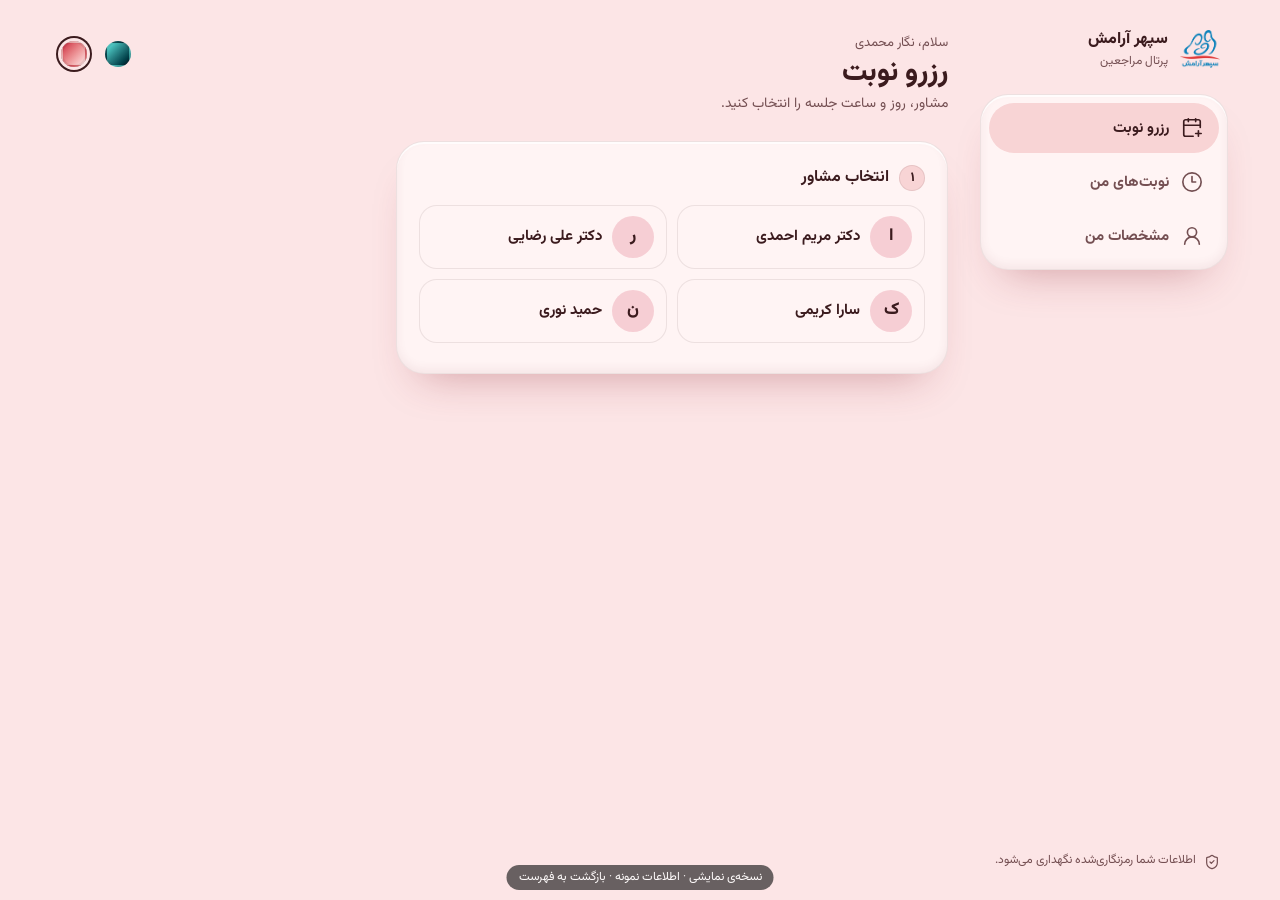
==== commit 302c14c1: "Update the demo: rescheduling, per-day rooms, transaction search, simpler desk, solid bars on dark p" ====
--- a/client/index.html
+++ b/client/index.html
@@ -9,8 +9,8 @@
     <meta name="robots" content="noindex">
     <title>پرتال مراجعین | کلینیک روان‌شناسی سپهر آرامش</title>
     <link rel="icon" href="./logo.png" type="image/png">
-    <script type="module" crossorigin src="./assets/index-C3amz_No.js"></script>
-    <link rel="stylesheet" crossorigin href="./assets/index-DBpAv-EI.css">
+    <script type="module" crossorigin src="./assets/index-BLiId6tB.js"></script>
+    <link rel="stylesheet" crossorigin href="./assets/index-BietTdJP.css">
   </head>
   <body>
     <div id="root"></div>
--- a/client/assets/index-BietTdJP.css
+++ b/client/assets/index-BietTdJP.css
@@ -0,0 +1 @@
+@font-face{font-family:Vazirmatn;font-style:normal;font-display:swap;font-weight:400;src:url(./vazirmatn-arabic-400-normal-DMZFCm7K.woff2)format("woff2"),url(./vazirmatn-arabic-400-normal-C4W5XURk.woff)format("woff");unicode-range:U+6??,U+750-77F,U+870-88E,U+890-891,U+897-8E1,U+8E3-8FF,U+200C-200E,U+2010-2011,U+204F,U+2E41,U+FB50-FDFF,U+FE70-FE74,U+FE76-FEFC,U+102E0-102FB,U+10E60-10E7E,U+10EC2-10EC4,U+10EFC-10EFF,U+1EE00-1EE03,U+1EE05-1EE1F,U+1EE21-1EE22,U+1EE24,U+1EE27,U+1EE29-1EE32,U+1EE34-1EE37,U+1EE39,U+1EE3B,U+1EE42,U+1EE47,U+1EE49,U+1EE4B,U+1EE4D-1EE4F,U+1EE51-1EE52,U+1EE54,U+1EE57,U+1EE59,U+1EE5B,U+1EE5D,U+1EE5F,U+1EE61-1EE62,U+1EE64,U+1EE67-1EE6A,U+1EE6C-1EE72,U+1EE74-1EE77,U+1EE79-1EE7C,U+1EE7E,U+1EE80-1EE89,U+1EE8B-1EE9B,U+1EEA1-1EEA3,U+1EEA5-1EEA9,U+1EEAB-1EEBB,U+1EEF0-1EEF1}@font-face{font-family:Vazirmatn;font-style:normal;font-display:swap;font-weight:400;src:url(./vazirmatn-latin-ext-400-normal-BdGhO0lm.woff2)format("woff2"),url(./vazirmatn-latin-ext-400-normal-DPxMaNjI.woff)format("woff");unicode-range:U+100-2BA,U+2BD-2C5,U+2C7-2CC,U+2CE-2D7,U+2DD-2FF,U+304,U+308,U+329,U+1D00-1DBF,U+1E00-1E9F,U+1EF2-1EFF,U+2020,U+20A0-20AB,U+20AD-20C0,U+2113,U+2C60-2C7F,U+A720-A7FF}@font-face{font-family:Vazirmatn;font-style:normal;font-display:swap;font-weight:400;src:url(./vazirmatn-latin-400-normal-BT_DHTc7.woff2)format("woff2"),url(./vazirmatn-latin-400-normal-GKyMcI03.woff)format("woff");unicode-range:U+??,U+131,U+152-153,U+2BB-2BC,U+2C6,U+2DA,U+2DC,U+304,U+308,U+329,U+2000-206F,U+20AC,U+2122,U+2191,U+2193,U+2212,U+2215,U+FEFF,U+FFFD}@font-face{font-family:Vazirmatn;font-style:normal;font-display:swap;font-weight:500;src:url(./vazirmatn-arabic-500-normal-C_lbnnKa.woff2)format("woff2"),url(./vazirmatn-arabic-500-normal-Dqq3-xo3.woff)format("woff");unicode-range:U+6??,U+750-77F,U+870-88E,U+890-891,U+897-8E1,U+8E3-8FF,U+200C-200E,U+2010-2011,U+204F,U+2E41,U+FB50-FDFF,U+FE70-FE74,U+FE76-FEFC,U+102E0-102FB,U+10E60-10E7E,U+10EC2-10EC4,U+10EFC-10EFF,U+1EE00-1EE03,U+1EE05-1EE1F,U+1EE21-1EE22,U+1EE24,U+1EE27,U+1EE29-1EE32,U+1EE34-1EE37,U+1EE39,U+1EE3B,U+1EE42,U+1EE47,U+1EE49,U+1EE4B,U+1EE4D-1EE4F,U+1EE51-1EE52,U+1EE54,U+1EE57,U+1EE59,U+1EE5B,U+1EE5D,U+1EE5F,U+1EE61-1EE62,U+1EE64,U+1EE67-1EE6A,U+1EE6C-1EE72,U+1EE74-1EE77,U+1EE79-1EE7C,U+1EE7E,U+1EE80-1EE89,U+1EE8B-1EE9B,U+1EEA1-1EEA3,U+1EEA5-1EEA9,U+1EEAB-1EEBB,U+1EEF0-1EEF1}@font-face{font-family:Vazirmatn;font-style:normal;font-display:swap;font-weight:500;src:url(./vazirmatn-latin-ext-500-normal-CgxvvVrG.woff2)format("woff2"),url(./vazirmatn-latin-ext-500-normal-4XgegWYb.woff)format("woff");unicode-range:U+100-2BA,U+2BD-2C5,U+2C7-2CC,U+2CE-2D7,U+2DD-2FF,U+304,U+308,U+329,U+1D00-1DBF,U+1E00-1E9F,U+1EF2-1EFF,U+2020,U+20A0-20AB,U+20AD-20C0,U+2113,U+2C60-2C7F,U+A720-A7FF}@font-face{font-family:Vazirmatn;font-style:normal;font-display:swap;font-weight:500;src:url(./vazirmatn-latin-500-normal-6zZzgpg4.woff2)format("woff2"),url(./vazirmatn-latin-500-normal-Bg_BALlD.woff)format("woff");unicode-range:U+??,U+131,U+152-153,U+2BB-2BC,U+2C6,U+2DA,U+2DC,U+304,U+308,U+329,U+2000-206F,U+20AC,U+2122,U+2191,U+2193,U+2212,U+2215,U+FEFF,U+FFFD}@font-face{font-family:Vazirmatn;font-style:normal;font-display:swap;font-weight:700;src:url(./vazirmatn-arabic-700-normal-Dge_DOjm.woff2)format("woff2"),url(./vazirmatn-arabic-700-normal-B5nPuCFv.woff)format("woff");unicode-range:U+6??,U+750-77F,U+870-88E,U+890-891,U+897-8E1,U+8E3-8FF,U+200C-200E,U+2010-2011,U+204F,U+2E41,U+FB50-FDFF,U+FE70-FE74,U+FE76-FEFC,U+102E0-102FB,U+10E60-10E7E,U+10EC2-10EC4,U+10EFC-10EFF,U+1EE00-1EE03,U+1EE05-1EE1F,U+1EE21-1EE22,U+1EE24,U+1EE27,U+1EE29-1EE32,U+1EE34-1EE37,U+1EE39,U+1EE3B,U+1EE42,U+1EE47,U+1EE49,U+1EE4B,U+1EE4D-1EE4F,U+1EE51-1EE52,U+1EE54,U+1EE57,U+1EE59,U+1EE5B,U+1EE5D,U+1EE5F,U+1EE61-1EE62,U+1EE64,U+1EE67-1EE6A,U+1EE6C-1EE72,U+1EE74-1EE77,U+1EE79-1EE7C,U+1EE7E,U+1EE80-1EE89,U+1EE8B-1EE9B,U+1EEA1-1EEA3,U+1EEA5-1EEA9,U+1EEAB-1EEBB,U+1EEF0-1EEF1}@font-face{font-family:Vazirmatn;font-style:normal;font-display:swap;font-weight:700;src:url(./vazirmatn-latin-ext-700-normal-BfoXmNMx.woff2)format("woff2"),url(./vazirmatn-latin-ext-700-normal-DMYLqBto.woff)format("woff");unicode-range:U+100-2BA,U+2BD-2C5,U+2C7-2CC,U+2CE-2D7,U+2DD-2FF,U+304,U+308,U+329,U+1D00-1DBF,U+1E00-1E9F,U+1EF2-1EFF,U+2020,U+20A0-20AB,U+20AD-20C0,U+2113,U+2C60-2C7F,U+A720-A7FF}@font-face{font-family:Vazirmatn;font-style:normal;font-display:swap;font-weight:700;src:url(./vazirmatn-latin-700-normal-9BlbvDRV.woff2)format("woff2"),url(./vazirmatn-latin-700-normal-DrB0PBU6.woff)format("woff");unicode-range:U+??,U+131,U+152-153,U+2BB-2BC,U+2C6,U+2DA,U+2DC,U+304,U+308,U+329,U+2000-206F,U+20AC,U+2122,U+2191,U+2193,U+2212,U+2215,U+FEFF,U+FFFD}@font-face{font-family:Vazirmatn;font-style:normal;font-display:swap;font-weight:800;src:url(./vazirmatn-arabic-800-normal-Bwnt96zj.woff2)format("woff2"),url(./vazirmatn-arabic-800-normal-BH12s3-y.woff)format("woff");unicode-range:U+6??,U+750-77F,U+870-88E,U+890-891,U+897-8E1,U+8E3-8FF,U+200C-200E,U+2010-2011,U+204F,U+2E41,U+FB50-FDFF,U+FE70-FE74,U+FE76-FEFC,U+102E0-102FB,U+10E60-10E7E,U+10EC2-10EC4,U+10EFC-10EFF,U+1EE00-1EE03,U+1EE05-1EE1F,U+1EE21-1EE22,U+1EE24,U+1EE27,U+1EE29-1EE32,U+1EE34-1EE37,U+1EE39,U+1EE3B,U+1EE42,U+1EE47,U+1EE49,U+1EE4B,U+1EE4D-1EE4F,U+1EE51-1EE52,U+1EE54,U+1EE57,U+1EE59,U+1EE5B,U+1EE5D,U+1EE5F,U+1EE61-1EE62,U+1EE64,U+1EE67-1EE6A,U+1EE6C-1EE72,U+1EE74-1EE77,U+1EE79-1EE7C,U+1EE7E,U+1EE80-1EE89,U+1EE8B-1EE9B,U+1EEA1-1EEA3,U+1EEA5-1EEA9,U+1EEAB-1EEBB,U+1EEF0-1EEF1}@font-face{font-family:Vazirmatn;font-style:normal;font-display:swap;font-weight:800;src:url(./vazirmatn-latin-ext-800-normal-BzH3Tiwu.woff2)format("woff2"),url(./vazirmatn-latin-ext-800-normal-HbVXW2Kv.woff)format("woff");unicode-range:U+100-2BA,U+2BD-2C5,U+2C7-2CC,U+2CE-2D7,U+2DD-2FF,U+304,U+308,U+329,U+1D00-1DBF,U+1E00-1E9F,U+1EF2-1EFF,U+2020,U+20A0-20AB,U+20AD-20C0,U+2113,U+2C60-2C7F,U+A720-A7FF}@font-face{font-family:Vazirmatn;font-style:normal;font-display:swap;font-weight:800;src:url(./vazirmatn-latin-800-normal-e0EQwLmk.woff2)format("woff2"),url(./vazirmatn-latin-800-normal-fM8Xz9cI.woff)format("woff");unicode-range:U+??,U+131,U+152-153,U+2BB-2BC,U+2C6,U+2DA,U+2DC,U+304,U+308,U+329,U+2000-206F,U+20AC,U+2122,U+2191,U+2193,U+2212,U+2215,U+FEFF,U+FFFD}@font-face{font-family:Noto Kufi Arabic;font-style:normal;font-display:swap;font-weight:600;src:url(./noto-kufi-arabic-arabic-600-normal-DpQOABqh.woff2)format("woff2"),url(./noto-kufi-arabic-arabic-600-normal-DeKYl9zm.woff)format("woff");unicode-range:U+6??,U+750-77F,U+870-88E,U+890-891,U+897-8E1,U+8E3-8FF,U+200C-200E,U+2010-2011,U+204F,U+2E41,U+FB50-FDFF,U+FE70-FE74,U+FE76-FEFC,U+102E0-102FB,U+10E60-10E7E,U+10EC2-10EC4,U+10EFC-10EFF,U+1EE00-1EE03,U+1EE05-1EE1F,U+1EE21-1EE22,U+1EE24,U+1EE27,U+1EE29-1EE32,U+1EE34-1EE37,U+1EE39,U+1EE3B,U+1EE42,U+1EE47,U+1EE49,U+1EE4B,U+1EE4D-1EE4F,U+1EE51-1EE52,U+1EE54,U+1EE57,U+1EE59,U+1EE5B,U+1EE5D,U+1EE5F,U+1EE61-1EE62,U+1EE64,U+1EE67-1EE6A,U+1EE6C-1EE72,U+1EE74-1EE77,U+1EE79-1EE7C,U+1EE7E,U+1EE80-1EE89,U+1EE8B-1EE9B,U+1EEA1-1EEA3,U+1EEA5-1EEA9,U+1EEAB-1EEBB,U+1EEF0-1EEF1}@font-face{font-family:Noto Kufi Arabic;font-style:normal;font-display:swap;font-weight:600;src:url(./noto-kufi-arabic-math-600-normal-EEoXMfAu.woff2)format("woff2"),url(./noto-kufi-arabic-math-600-normal-BhDcNs-e.woff)format("woff");unicode-range:U+302-303,U+305,U+307-308,U+310,U+312,U+315,U+31A,U+326-327,U+32C,U+32F-330,U+332-333,U+338,U+33A,U+346,U+34D,U+391-3A1,U+3A3-3A9,U+3B1-3C9,U+3D1,U+3D5-3D6,U+3F0-3F1,U+3F4-3F5,U+2016-2017,U+2034-2038,U+203C,U+2040,U+2043,U+2047,U+2050,U+2057,U+205F,U+2070-2071,U+2074-208E,U+2090-209C,U+20D0-20DC,U+20E1,U+20E5-20EF,U+2100-2112,U+2114-2115,U+2117-2121,U+2123-214F,U+2190,U+2192,U+2194-21AE,U+21B0-21E5,U+21F1-21F2,U+21F4-2211,U+2213-2214,U+2216-22FF,U+2308-230B,U+2310,U+2319,U+231C-2321,U+2336-237A,U+237C,U+2395,U+239B-23B7,U+23D0,U+23DC-23E1,U+2474-2475,U+25AF,U+25B3,U+25B7,U+25BD,U+25C1,U+25CA,U+25CC,U+25FB,U+266D-266F,U+27C0-27FF,U+2900-2AFF,U+2B0E-2B11,U+2B30-2B4C,U+2BFE,U+3030,U+FF5B,U+FF5D,U+1D400-1D7FF,U+1EE??}@font-face{font-family:Noto Kufi Arabic;font-style:normal;font-display:swap;font-weight:600;src:url(./noto-kufi-arabic-symbols-600-normal-gGFfrt4u.woff2)format("woff2"),url(./noto-kufi-arabic-symbols-600-normal-BPG_9Nwo.woff)format("woff");unicode-range:U+1-C,U+E-1F,U+7F-9F,U+20DD-20E0,U+20E2-20E4,U+2150-218F,U+2190,U+2192,U+2194-2199,U+21AF,U+21E6-21F0,U+21F3,U+2218-2219,U+2299,U+22C4-22C6,U+2300-243F,U+2440-244A,U+2460-24FF,U+25A0-27BF,U+28??,U+2921-2922,U+2981,U+29BF,U+29EB,U+2B??,U+4DC0-4DFF,U+FFF9-FFFB,U+10140-1018E,U+10190-1019C,U+101A0,U+101D0-101FD,U+102E0-102FB,U+10E60-10E7E,U+1D2C0-1D2D3,U+1D2E0-1D37F,U+1F0??,U+1F100-1F1AD,U+1F1E6-1F1FF,U+1F30D-1F30F,U+1F315,U+1F31C,U+1F31E,U+1F320-1F32C,U+1F336,U+1F378,U+1F37D,U+1F382,U+1F393-1F39F,U+1F3A7-1F3A8,U+1F3AC-1F3AF,U+1F3C2,U+1F3C4-1F3C6,U+1F3CA-1F3CE,U+1F3D4-1F3E0,U+1F3ED,U+1F3F1-1F3F3,U+1F3F5-1F3F7,U+1F408,U+1F415,U+1F41F,U+1F426,U+1F43F,U+1F441-1F442,U+1F444,U+1F446-1F449,U+1F44C-1F44E,U+1F453,U+1F46A,U+1F47D,U+1F4A3,U+1F4B0,U+1F4B3,U+1F4B9,U+1F4BB,U+1F4BF,U+1F4C8-1F4CB,U+1F4D6,U+1F4DA,U+1F4DF,U+1F4E3-1F4E6,U+1F4EA-1F4ED,U+1F4F7,U+1F4F9-1F4FB,U+1F4FD-1F4FE,U+1F503,U+1F507-1F50B,U+1F50D,U+1F512-1F513,U+1F53E-1F54A,U+1F54F-1F5FA,U+1F610,U+1F650-1F67F,U+1F687,U+1F68D,U+1F691,U+1F694,U+1F698,U+1F6AD,U+1F6B2,U+1F6B9-1F6BA,U+1F6BC,U+1F6C6-1F6CF,U+1F6D3-1F6D7,U+1F6E0-1F6EA,U+1F6F0-1F6F3,U+1F6F7-1F6FC,U+1F7??,U+1F800-1F80B,U+1F810-1F847,U+1F850-1F859,U+1F860-1F887,U+1F890-1F8AD,U+1F8B0-1F8BB,U+1F8C0-1F8C1,U+1F900-1F90B,U+1F93B,U+1F946,U+1F984,U+1F996,U+1F9E9,U+1FA00-1FA6F,U+1FA70-1FA7C,U+1FA80-1FA89,U+1FA8F-1FAC6,U+1FACE-1FADC,U+1FADF-1FAE9,U+1FAF0-1FAF8,U+1FB??}@font-face{font-family:Noto Kufi Arabic;font-style:normal;font-display:swap;font-weight:600;src:url(./noto-kufi-arabic-latin-ext-600-normal-B90_l063.woff2)format("woff2"),url(./noto-kufi-arabic-latin-ext-600-normal-BjuybwvT.woff)format("woff");unicode-range:U+100-2BA,U+2BD-2C5,U+2C7-2CC,U+2CE-2D7,U+2DD-2FF,U+304,U+308,U+329,U+1D00-1DBF,U+1E00-1E9F,U+1EF2-1EFF,U+2020,U+20A0-20AB,U+20AD-20C0,U+2113,U+2C60-2C7F,U+A720-A7FF}@font-face{font-family:Noto Kufi Arabic;font-style:normal;font-display:swap;font-weight:600;src:url(./noto-kufi-arabic-latin-600-normal-BU20Dfqv.woff2)format("woff2"),url(./noto-kufi-arabic-latin-600-normal-UiIawE5u.woff)format("woff");unicode-range:U+??,U+131,U+152-153,U+2BB-2BC,U+2C6,U+2DA,U+2DC,U+304,U+308,U+329,U+2000-206F,U+20AC,U+2122,U+2191,U+2193,U+2212,U+2215,U+FEFF,U+FFFD}:root,[data-theme=pomegranate]{--lightningcss-light:initial;--lightningcss-dark: ;color-scheme:light;--bg:#fce5e6;--fg:#3b1b1e;--card:#fff4f4;--pop:#fff8f8;--primary:#cc2443;--on-primary:#fffafb;--muted-fg:#744f52;--accent:#f8d4d5;--border:#3b1b1e17;--input:#3b1b1e24;--field:#fff4f4;--ring:#cc2443;--danger:#b71a18;--on-danger:#fcfcfc;--success:#00764c;--warning:#b66c00;--scrim:#290b0f73;--r-control:999px;--r-field:16px;--r-surface:28px;--r-chip:16px;--depth-control:inset 0 -3px 0 0 #31000a29, inset 0 2px 0 0 #ffffff59, 0 10px 20px -10px #9a1c328c;--depth-surface:inset 0 2px 0 0 #fffc, inset 0 -4px 10px 0 #833b4312, 0 24px 44px -24px #932a3766;--depth-field:inset 0 2px 5px 0 #4e192117;--blur:none;--display:"Vazirmatn", system-ui, sans-serif;--display-w:800;--motion:.42s;--ease:cubic-bezier(.34, 1.56, .64, 1);--backdrop:none;--theme-color:#f7e4e3}@supports (color:lab(0% 0 0)){:root,[data-theme=pomegranate]{--bg:lab(92.7702% 8.1439 2.55725);--fg:lab(14.7716% 16.2323 5.34961);--card:lab(96.9707% 3.91024 1.2233);--pop:lab(98.1739% 2.60708 .814748);--primary:lab(45.6244% 64.4409 27.8559);--on-primary:lab(98.7862% 1.62947 .508833);--muted-fg:lab(37.976% 16.2596 5.22238);--accent:lab(87.9676% 13.0252 4.10966);--border:lab(14.7716% 16.2323 5.34961/.09);--input:lab(14.7716% 16.2323 5.34961/.14);--field:lab(96.9707% 3.91024 1.2233);--ring:lab(45.6244% 64.4409 27.8559);--danger:lab(40.1143% 59.6761 45.0277);--on-danger:lab(98.84% 0 0);--success:lab(43.7008% -43.9579 17.1976);--warning:lab(53.1173% 26.8577 64.6171);--scrim:lab(6.72269% 15.8884 4.22327/.45);--depth-control:inset 0 -3px 0 0 lab(6.42044% 25.3563 6.28781/.16), inset 0 2px 0 0 lab(100% 0 0/.35), 0 10px 20px -10px lab(34.4615% 51.5506 22.173/.55);--depth-surface:inset 0 2px 0 0 lab(100% 0 0/.8), inset 0 -4px 10px 0 lab(35.099% 32.4395 10.8365/.07), 0 24px 44px -24px lab(34.6884% 45.0946 18.9153/.4);--depth-field:inset 0 2px 5px 0 lab(17.9152% 25.9282 8.81544/.09)}}[data-theme=turquoise]{--lightningcss-light: ;--lightningcss-dark:initial;color-scheme:dark;--bg:#001923;--fg:#eef7f8;--card:#e6fafa12;--pop:#022632f5;--solid:#022632;--primary:#60eae2;--on-primary:#001a1f;--muted-fg:#a1c6ca;--accent:#e6fafa1f;--border:#dffcfd29;--input:#dffcfd3d;--field:#e6fafa0f;--ring:#60eae2;--danger:#fd7273;--on-danger:#200909;--success:#41dca5;--warning:#f8c655;--scrim:#00020599;--r-control:12px;--r-field:12px;--r-surface:22px;--r-chip:14px;--depth-control:0 1px 0 0 #ffffff38 inset, 0 10px 24px -14px #00dad199;--depth-surface:0 1px 0 0 #ffffff2e inset, 0 30px 60px -30px #000205b3;--depth-field:none;--blur:blur(20px) saturate(1.6);--display:"Noto Kufi Arabic", "Vazirmatn", system-ui, sans-serif;--display-w:600;--motion:.28s;--ease:cubic-bezier(.22, 1, .36, 1);--backdrop:radial-gradient(55% 45% at 90% 0%, #00bdbe80, transparent 70%), radial-gradient(45% 50% at 5% 100%, #3f69d373, transparent 70%), radial-gradient(35% 35% at 45% 55%, #57c7912e, transparent 70%);--theme-color:#0f2a33}@supports (color:lab(0% 0 0)){[data-theme=turquoise]{--bg:lab(7.35837% -7.40769 -11.4879);--fg:lab(96.6197% -3.1656 -1.32873);--card:lab(96.719% -6.32727 -2.65063/.07);--pop:lab(13.1595% -9.0218 -11.6112/.96);--solid:lab(13.1595% -9.0218 -11.6112);--primary:lab(85.1253% -40.4604 -8.09445);--on-primary:lab(7.56547% -11.2141 -9.1127);--muted-fg:lab(77.1598% -12.1074 -6.4636);--accent:lab(96.719% -6.32727 -2.65063/.12);--border:lab(96.8179% -9.48495 -3.96589/.16);--input:lab(96.8179% -9.48495 -3.96589/.24);--field:lab(96.719% -6.32727 -2.65063/.06);--ring:lab(85.1253% -40.4604 -8.09445);--danger:lab(65.7858% 54.0082 27.0547);--on-danger:lab(4.96607% 10.6338 3.82503);--success:lab(78.79% -51.3514 14.5727);--warning:lab(82.8261% 9.77922 61.542);--scrim:lab(.461658% -.469148 -1.94411/.6);--depth-control:0 1px 0 0 lab(100% 0 0/.22) inset, 0 10px 24px -14px lab(78.3903% -47.3883 -9.38582/.6);--depth-surface:0 1px 0 0 lab(100% 0 0/.18) inset, 0 30px 60px -30px lab(.461658% -.469148 -1.94411/.7);--backdrop:radial-gradient(55% 45% at 90% 0%, lab(68.9961% -45.8286 -13.6963/.5), transparent 70%), radial-gradient(45% 50% at 5% 100%, lab(46.0363% 13.1637 -60.1828/.45), transparent 70%), radial-gradient(35% 35% at 45% 55%, lab(72.7227% -42.989 16.9288/.18), transparent 70%)}}*,:before,:after{box-sizing:border-box}html{-webkit-text-size-adjust:100%}body{letter-spacing:0;min-height:100dvh;color:var(--fg);background:var(--backdrop), var(--bg);font-variant-numeric:tabular-nums;background-attachment:fixed;margin:0;font-family:Vazirmatn,system-ui,sans-serif;font-size:16px;line-height:1.8}h1,h2,h3,p{margin:0}button,input,select,textarea{font:inherit;color:inherit}option,optgroup{background-color:var(--bg);color:var(--fg)}[hidden]{display:none!important}:focus-visible{outline:3px solid var(--ring);outline-offset:2px}@media (prefers-reduced-motion:reduce){*,:before,:after{transition:none!important;animation:none!important}}@supports (-webkit-touch-callout:none){input,select,textarea{font-size:max(16px,1em)}}.display{font-family:var(--display);font-weight:var(--display-w);line-height:1.3}.muted{color:var(--muted-fg)}.sr-only{clip:rect(0 0 0 0);white-space:nowrap;width:1px;height:1px;position:absolute;overflow:hidden}.ltr{direction:ltr;unicode-bidi:isolate}.card{background:var(--card);border:1px solid var(--border);border-radius:var(--r-surface);box-shadow:var(--depth-surface);-webkit-backdrop-filter:var(--blur)}.btn{border-radius:var(--r-control);cursor:pointer;-webkit-user-select:none;user-select:none;min-height:48px;transition:transform var(--motion) var(--ease), box-shadow var(--motion) var(--ease), opacity .15s;border:1px solid #0000;justify-content:center;align-items:center;gap:8px;padding:0 22px;font-size:16px;font-weight:700;line-height:1.5;text-decoration:none;display:inline-flex}.btn:active:not(:disabled){transform:scale(.96)}.btn:disabled{opacity:.5;cursor:not-allowed}.btn-primary{background:var(--primary);color:var(--on-primary);box-shadow:var(--depth-control)}.btn-ghost{color:var(--fg);border-color:var(--border);background:0 0}.btn-danger{background:var(--danger);color:var(--on-danger)}.btn-outline-danger{color:var(--danger);border-color:color-mix(in oklch, var(--danger) 45%, transparent);background:0 0}.btn-link{color:var(--primary);cursor:pointer;background:0 0;border:0;min-height:44px;padding:0 4px;font-weight:700}.btn-sm{min-height:44px;padding:0 14px;font-size:14px}.btn-block{width:100%}.btn-icon{width:44px;min-height:44px;padding:0}.spinner{border:2px solid;border-inline-end-color:#0000;border-radius:50%;width:18px;height:18px;animation:.7s linear infinite spin}@keyframes spin{to{transform:rotate(360deg)}}.field-group{flex-direction:column;gap:6px;display:flex}.label{color:var(--muted-fg);font-size:14px;font-weight:500}.field{border-radius:var(--r-field);border:1px solid var(--input);background:var(--field);width:100%;min-height:48px;color:var(--fg);box-shadow:var(--depth-field);padding:10px 14px;font-size:16px;transition:border-color .15s}.field::placeholder{color:var(--muted-fg);opacity:.75}.field-area{resize:vertical;white-space:pre-wrap;min-height:160px;line-height:1.9}.field:focus-visible{border-color:var(--ring);box-shadow:0 0 0 3px color-mix(in oklch, var(--ring) 30%, transparent);outline:none}.field[aria-invalid=true]{border-color:var(--danger)}.field-error{color:var(--danger);font-size:13px;font-weight:500}.field-hint{color:var(--muted-fg);font-size:13px}.form-error{background:color-mix(in oklch, var(--danger) 14%, transparent);border:1px solid color-mix(in oklch, var(--danger) 40%, transparent);border-radius:14px;padding:10px 14px;font-size:14px;font-weight:500}.pw-wrap{position:relative}.pw-wrap .field{padding-left:72px}.pw-toggle{font-size:13px;position:absolute;top:50%;left:4px;transform:translateY(-50%)}.check{cursor:pointer;align-items:center;gap:10px;min-height:48px;font-size:15px;font-weight:700;display:flex}.check input{width:22px;height:22px;accent-color:var(--primary);flex:none}.otp{direction:ltr;justify-content:center;gap:8px;display:flex}.otp input{text-align:center;width:52px;height:60px;padding:0;font-size:24px;font-weight:700}.seg{border-radius:var(--r-control);background:var(--accent);grid-auto-columns:minmax(0,1fr);grid-auto-flow:column;gap:4px;padding:4px;display:grid}.seg button{border-radius:var(--r-control);min-height:44px;color:var(--muted-fg);cursor:pointer;background:0 0;border:0;font-weight:700}.seg button[aria-pressed=true]{background:var(--card);color:var(--fg);box-shadow:var(--depth-control)}.chip{border-radius:var(--r-control);border:1px solid var(--border);background:var(--card);min-height:44px;color:var(--fg);white-space:nowrap;cursor:pointer;transition:transform var(--motion) var(--ease);padding:0 16px;font-size:15px;font-weight:700}.chip[aria-pressed=true],.chip[aria-checked=true],.chip-on{background:var(--primary);color:var(--on-primary);box-shadow:var(--depth-control);border-color:#0000}.chip:active:not(:disabled){transform:scale(.96)}.chip:disabled{opacity:.45;cursor:not-allowed}.scroller{scrollbar-width:none;scroll-snap-type:x proximity;gap:8px;padding-bottom:4px;display:flex;overflow-x:auto}.scroller::-webkit-scrollbar{display:none}.scroller>*{scroll-snap-align:start}.badge{border-radius:999px;padding:2px 10px;font-size:12px;font-weight:700;line-height:1.8;display:inline-block}.badge-info{background:color-mix(in oklch, var(--primary) 20%, transparent)}.badge-ok{background:color-mix(in oklch, var(--success) 22%, transparent)}.badge-warn{background:color-mix(in oklch, var(--warning) 24%, transparent)}.badge-muted{background:var(--accent);color:var(--muted-fg)}.badge-danger{background:color-mix(in oklch, var(--danger) 24%, transparent)}.record-text{white-space:pre-wrap;overflow-wrap:anywhere;margin:0;line-height:1.9}dialog.sheet{width:100%;max-width:none;height:100%;max-height:none;color:var(--fg);background:0 0;border:0;justify-content:center;align-items:flex-end;margin:0;padding:0;display:flex}dialog.sheet:not([open]){display:none}dialog.sheet::backdrop{background:var(--scrim)}.sheet-body{background:var(--pop);width:100%;max-width:520px;max-height:92dvh;color:var(--fg);border-radius:var(--r-surface) var(--r-surface) 0 0;border:1px solid var(--border);padding:22px 20px calc(24px + env(safe-area-inset-bottom));-webkit-backdrop-filter:var(--blur);box-shadow:var(--depth-surface);animation:sheet-in var(--motion) var(--ease);border-bottom:0;overflow-y:auto}@media (min-width:640px){dialog.sheet{align-items:center}.sheet-body{border-radius:var(--r-surface);border-bottom:1px solid var(--border)}}@keyframes sheet-in{0%{opacity:0;transform:translateY(24px)}}@keyframes toast-in{0%{opacity:0;transform:translateY(-48px)}}.toasts{inset-inline:0;top:calc(12px + env(safe-area-inset-top));z-index:50;pointer-events:none;flex-direction:column;align-items:center;gap:8px;padding:0 12px;display:flex;position:fixed}.toast{pointer-events:auto;background:var(--fg);max-width:460px;color:var(--bg);border-inline-start:5px solid var(--warning);border-radius:16px;padding:12px 16px;font-size:15px;line-height:1.7;animation:.55s cubic-bezier(.34,1.56,.64,1) toast-in;box-shadow:0 12px 30px #00000047;box-shadow:0 12px 30px lab(0% 0 0/.28)}.toast-ok{border-inline-start-color:var(--success)}.toast-err{border-inline-start-color:var(--danger)}.toast:has(.toast-close){align-items:center;gap:12px;display:flex}.toast-text{flex:1}.toast-close{cursor:pointer;min-height:36px;color:inherit;background:color-mix(in oklch, var(--bg) 16%, transparent);border:0;border-radius:999px;flex:none;padding:0 12px;font-size:14px;font-weight:700}.toasts[data-placement=bottom]{top:auto;bottom:calc(16px + env(safe-area-inset-bottom));align-items:stretch}.toasts[data-placement=bottom] .toast{animation-name:toast-up}@media (min-width:640px){.toasts[data-placement=bottom]{inset-inline:auto 24px;bottom:calc(24px + env(safe-area-inset-bottom));width:420px;padding:0}}@keyframes toast-up{0%{opacity:0;transform:translateY(32px)}}.skeleton{background:linear-gradient(90deg, var(--accent), var(--border), var(--accent));background-size:200% 100%;border-radius:12px;animation:1.4s linear infinite shimmer}@keyframes shimmer{to{background-position:-200% 0}}.theme-switch{display:flex}.theme-switch button{cursor:pointer;background:0 0;border:0;border-radius:50%;place-items:center;width:44px;height:44px;padding:0;display:grid}.theme-switch span{border:2px solid var(--border);border-radius:50%;width:26px;height:26px;display:block}.theme-switch .sw-turquoise{background:linear-gradient(135deg,#60eae2,#001923);background:linear-gradient(135deg,lab(85.1253% -40.4604 -8.09445),lab(7.35837% -7.40769 -11.4879))}.theme-switch .sw-pomegranate{background:linear-gradient(135deg,#cc2443,#fce5e6);background:linear-gradient(135deg,lab(45.6244% 64.4409 27.8559),lab(92.7702% 8.1439 2.55725))}.theme-switch button[aria-pressed=true] span{box-shadow:0 0 0 3px var(--bg), 0 0 0 5px var(--fg)}.logo{object-fit:contain;flex:none}.glide{border-radius:var(--r-control);background:var(--accent);pointer-events:none;position:absolute;top:0;left:0}.glide[data-ready]{transition:transform .4s cubic-bezier(.65,0,.35,1),width .4s cubic-bezier(.65,0,.35,1),height .4s cubic-bezier(.65,0,.35,1)}.scroll-list{overscroll-behavior:contain;border-radius:var(--r-chip);max-height:min(60dvh,560px);overflow-y:auto}.scroll-list:focus-visible{outline:3px solid var(--ring);outline-offset:2px}.scroll-more{justify-content:center;padding-top:12px;display:flex}@media (max-width:760px){.scroll-list{max-height:none;overflow-y:visible}}.app{flex-direction:column;max-width:560px;min-height:100dvh;margin:0 auto;display:flex}.side{display:contents}.brand,.side-foot,.only-desktop,.auth-hero{display:none}.topbar{justify-content:space-between;align-items:center;gap:12px;padding:16px 20px 8px;display:flex}.topbar h1{font-size:22px}.content{flex-direction:column;flex:1;gap:22px;padding:8px 20px 180px;display:flex}.section-title{align-items:center;gap:10px;margin-bottom:12px;font-size:16px;font-weight:700;display:flex}.rise{animation:.52s cubic-bezier(.34,1.56,.64,1) both rise;animation-delay:calc(var(--i,0) * 40ms)}@keyframes rise{0%{opacity:0;transform:translateY(14px)}}.tabbar{inset-inline:0;z-index:10;max-width:536px;margin:0 auto calc(12px + env(safe-area-inset-bottom));grid-auto-columns:minmax(0,1fr);grid-auto-flow:column;gap:4px;padding:6px;display:grid;position:fixed;bottom:0}.tab{border-radius:var(--r-control);min-height:52px;color:var(--muted-fg);cursor:pointer;z-index:1;background:0 0;border:0;flex-direction:column;justify-content:center;align-items:center;gap:2px;font-size:13px;font-weight:700;line-height:1.4;transition:color .3s;display:flex;position:relative}.tab[aria-current=page]{color:var(--fg)}@media (max-width:959px){html{scroll-padding-bottom:calc(150px + env(safe-area-inset-bottom))}[data-theme=turquoise] .tabbar,[data-theme=turquoise] .summary{background:var(--solid);-webkit-backdrop-filter:none;border-color:var(--border);border-top-color:oklch(97% .03 200/.34);box-shadow:0 -10px 24px -8px #000102d9,inset 0 1px #ffffff2e;box-shadow:0 -10px 24px -8px lab(.190496% -.164658 -1.22966/.85),inset 0 1px lab(100% 0 0/.18)}}.days{scrollbar-width:none;scroll-snap-type:x proximity;gap:10px;margin:-2px;padding:2px 2px 6px;display:flex;overflow-x:auto}.days::-webkit-scrollbar{display:none}@media (hover:hover) and (pointer:fine){.days{scrollbar-width:thin;padding-bottom:10px}.days::-webkit-scrollbar{height:6px;display:block}}.days>*{scroll-snap-align:start}.day-chip{border-radius:var(--r-chip);border:1px solid var(--border);background:var(--card);width:74px;color:var(--fg);cursor:pointer;transition:transform var(--motion) var(--ease);flex-direction:column;flex:none;align-items:center;padding:10px 0 8px;line-height:1.45;display:flex}.day-chip[aria-pressed=true]{background:var(--primary);color:var(--on-primary);box-shadow:var(--depth-control);border-color:#0000}.day-chip:disabled{opacity:.45;cursor:not-allowed}.day-chip .wd{opacity:.85;font-size:12px}.day-chip .num{font-size:22px;font-weight:800}.day-chip .mo{opacity:.85;font-size:11px}.day-chip .free{background:color-mix(in oklch, var(--success) 18%, transparent);border-radius:999px;margin-top:4px;padding:0 8px;font-size:11px;font-weight:700}.day-chip[aria-pressed=true] .free{background:color-mix(in oklch, var(--on-primary) 18%, transparent)}.day-chip:disabled .free{background:var(--accent)}.day-chip:active:not(:disabled){transform:scale(.96)}.avatar{background:color-mix(in oklch, var(--primary) 18%, transparent);width:42px;height:42px;transition:background var(--motion) var(--ease), color var(--motion) var(--ease);border-radius:50%;flex:none;place-items:center;font-size:17px;font-weight:800;display:grid}.avatar-lg{width:60px;height:60px;font-size:24px}.empty{text-align:center;color:var(--muted-fg);padding:24px 12px}.empty-big{flex-direction:column;align-items:center;gap:10px;padding:36px 16px;display:flex}.sheet-actions{grid-template-columns:2fr 1fr;gap:10px;margin-top:12px;display:grid}.row-between{justify-content:space-between;align-items:center;gap:8px;display:flex}.profile{flex-direction:column;gap:18px;padding:22px;display:flex}.profile-head{border-bottom:1px solid var(--border);align-items:center;gap:14px;padding-bottom:18px;display:flex}.facts{gap:14px;display:grid}.facts dt{color:var(--muted-fg);font-size:13px}.facts dd{margin:0;font-weight:700}.auth{flex-direction:column;max-width:440px;min-height:100dvh;margin:0 auto;padding:20px 20px 28px;display:flex}.auth-head{justify-content:space-between;align-items:center;margin-bottom:32px;display:flex}.auth-card{flex-direction:column;gap:16px;padding:22px;display:flex}.auth-foot{align-items:flex-start;gap:10px;margin-top:auto;padding-top:24px;font-size:13px;display:flex}@media (min-width:960px){.only-mobile{display:none}.only-desktop{display:block}.app{flex-direction:row;grid-template-rows:auto 1fr;grid-template-columns:248px minmax(0,1fr);column-gap:32px;max-width:1240px;padding:0 32px;display:grid}.side{flex-direction:column;grid-row:1/span 2;gap:24px;height:100dvh;padding:28px 0;display:flex;position:sticky;top:0}.brand{align-items:center;gap:12px;padding:0 8px;display:flex}.side-foot{gap:8px;margin-top:auto;padding:0 8px;font-size:12px;line-height:1.8;display:flex}.tabbar{grid-auto-columns:auto;grid-auto-flow:row;max-width:none;margin:0;padding:8px;position:relative;inset:auto}.tab{flex-direction:row;justify-content:flex-start;gap:12px;min-height:50px;padding:0 16px;font-size:15px}.topbar{align-items:flex-start;padding:32px 0 12px}.topbar h1{font-size:28px}.content{padding:12px 0 48px}.profile{max-width:560px}.days{grid-template-columns:repeat(auto-fill,minmax(78px,1fr));display:grid;overflow:visible}.day-chip{width:auto}.auth-wrap{grid-template-columns:minmax(0,1fr) minmax(0,440px);align-items:center;gap:56px;max-width:1120px;min-height:100dvh;margin:0 auto;padding:32px;display:grid}.auth{width:100%;min-height:0;margin:0;padding:0}.auth-head{margin-bottom:28px}.auth-hero{border-radius:var(--r-surface);border:1px solid var(--border);min-height:560px;box-shadow:var(--depth-surface);background:var(--card);-webkit-backdrop-filter:var(--blur);flex-direction:column;justify-content:center;gap:16px;padding:48px;animation:.62s cubic-bezier(.34,1.56,.64,1) both rise;display:flex}.auth-hero svg{color:var(--primary);flex:none}.auth-hero h2{font-size:30px}.auth-hero p{opacity:.9;max-width:32ch;font-size:17px}.auth-hero ul{flex-direction:column;gap:12px;margin:12px 0 0;padding:0;font-weight:700;list-style:none;display:flex}.auth-hero li{align-items:center;gap:10px;display:flex}}.summary-full{display:none}.booking{flex-direction:column;gap:16px;display:flex}.booking-main{flex-direction:column;gap:16px;min-width:0;display:flex}.step-card{padding:18px;animation:.52s cubic-bezier(.34,1.56,.64,1) both rise}.step-no{border:1px solid var(--border);background:var(--accent);width:26px;height:26px;transition:background var(--motion) var(--ease), color var(--motion) var(--ease);border-radius:50%;flex:none;place-items:center;font-size:13px;font-weight:800;display:grid}.step-no[data-on=true]{background:var(--primary);color:var(--on-primary);border-color:#0000}.note{margin:-4px 0 12px;font-size:13px;line-height:1.7}.empty-inline{font-size:14px;line-height:1.8}.counselors{scrollbar-width:none;scroll-snap-type:x proximity;gap:10px;margin:-2px;padding:2px 2px 6px;display:flex;overflow-x:auto}.counselors::-webkit-scrollbar{display:none}@media (hover:hover) and (pointer:fine){.counselors{scrollbar-width:thin;padding-bottom:10px}.counselors::-webkit-scrollbar{height:6px;display:block}}.counselors>*{scroll-snap-align:start}.counselor{padding:10px 12px;border:1px solid var(--border);background:var(--card);min-height:64px;color:var(--fg);cursor:pointer;text-align:start;transition:transform var(--motion) var(--ease), border-color .2s, background .2s;border-radius:18px;flex:none;align-items:center;gap:10px;padding-inline-end:18px;font-size:15px;font-weight:700;display:flex}.counselor[aria-pressed=true]{border-color:var(--primary);background:color-mix(in oklch, var(--primary) 12%, var(--card));box-shadow:0 0 0 1px var(--primary)}.counselor[aria-pressed=true] .avatar{background:var(--primary);color:var(--on-primary)}.counselor-name{white-space:nowrap}.slot:active:not(:disabled),.counselor:active{transform:scale(.96)}.slot-groups{flex-direction:column;gap:16px;display:flex}.slot-group-title{color:var(--muted-fg);align-items:center;gap:6px;margin-bottom:8px;font-size:13px;font-weight:700;display:flex}.slots{grid-template-columns:repeat(3,minmax(0,1fr));gap:8px;display:grid}.slot{border:1px solid var(--border);background:var(--card);min-height:56px;color:var(--fg);cursor:pointer;transition:transform var(--motion) var(--ease);border-radius:14px;flex-direction:column;justify-content:center;align-items:center;font-size:15px;font-weight:700;line-height:1.35;display:flex}.slot[aria-pressed=true]{background:var(--primary);color:var(--on-primary);box-shadow:var(--depth-control);border-color:#0000}.slot .until{opacity:.85;font-size:12px;font-weight:500}.slot:disabled{color:var(--muted-fg);cursor:not-allowed;background:0 0;border-style:dashed;text-decoration:line-through}.summary{inset-inline:0;bottom:calc(86px + env(safe-area-inset-bottom));z-index:9;border-radius:20px;justify-content:space-between;align-items:center;gap:12px;max-width:536px;margin:0 auto;padding:12px 16px;animation:.52s cubic-bezier(.34,1.56,.64,1) both rise;display:flex;position:fixed}.summary-compact{min-width:0;line-height:1.6}.summary-rows{flex-direction:column;gap:4px;margin:0;padding:0;list-style:none;display:flex}.summary-rows li{border-bottom:1px solid var(--border);grid-template-columns:auto auto 1fr;align-items:center;gap:8px;padding:10px 0;font-size:14px;display:grid}.summary-rows li:last-child{border-bottom:0}.summary-rows b{text-align:end}.success{text-align:center;flex-direction:column;align-items:center;gap:8px;padding-top:6px;display:flex}.success .btn{margin-top:12px}.check-draw{fill:none;width:88px;height:88px;stroke:var(--success);stroke-width:5px;stroke-linecap:round;stroke-linejoin:round}.check-draw circle{stroke-dasharray:214;animation:.6s cubic-bezier(.65,0,.35,1) both draw-ring}.check-draw path{stroke-dasharray:60;animation:.4s .45s both draw-tick}@keyframes draw-ring{0%{stroke-dashoffset:214px}}@keyframes draw-tick{0%{stroke-dashoffset:60px}}.appts{flex-direction:column;gap:12px;display:flex}.next{border-color:color-mix(in oklch, var(--primary) 40%, var(--border));align-items:stretch;gap:16px;padding:18px;display:flex}.date-tile{background:var(--primary);width:78px;color:var(--on-primary);box-shadow:var(--depth-control);border-radius:20px;flex-direction:column;flex:none;justify-content:center;align-items:center;padding:10px 0;font-size:12px;line-height:1.4;display:flex}.date-tile b{font-size:30px;font-weight:800;line-height:1.2}.next-body{flex-direction:column;flex:1;gap:6px;min-width:0;display:flex}.next-eyebrow{color:var(--primary);font-size:13px;font-weight:700}.appt-grid{gap:12px;display:grid}.appt{flex-direction:column;gap:10px;padding:16px;display:flex}.appt-row{flex-wrap:wrap;justify-content:space-between;align-items:center;gap:10px;display:flex}.appt-when{align-items:center;gap:8px;font-size:15px;display:flex}.past-list{margin:0;padding:4px 16px;list-style:none}.past-list li{border-bottom:1px solid var(--border);align-items:center;gap:12px;padding:12px 0;line-height:1.6;display:flex}.past-list li:last-child{border-bottom:0}.dot-done{background:var(--success);border-radius:50%;flex:none;width:10px;height:10px}.rules{flex-direction:column;gap:8px;margin-bottom:14px;display:flex}.rule{background:var(--accent);border:1px solid #0000;border-radius:14px;justify-content:space-between;gap:12px;padding:10px 12px;font-size:14px;line-height:1.7;display:flex}.rule[data-current=true]{border-color:var(--warning);background:color-mix(in oklch, var(--warning) 18%, transparent);font-weight:700}.refund{background:color-mix(in oklch, var(--warning) 16%, transparent);border-radius:16px;padding:14px;font-size:15px;font-weight:700;line-height:1.8}.refund[data-tier=full]{background:color-mix(in oklch, var(--success) 16%, transparent)}.refund[data-tier=late]{background:color-mix(in oklch, var(--danger) 14%, transparent)}.grid-age{grid-template-columns:1fr 2fr;gap:12px;display:grid}@media (min-width:960px){.booking{grid-template-columns:minmax(0,1fr) 320px;align-items:start;gap:24px;display:grid}.step-card{padding:22px}.counselors{grid-template-columns:repeat(auto-fill,minmax(190px,1fr));display:grid;overflow:visible}.slots{grid-template-columns:repeat(auto-fill,minmax(112px,1fr))}.summary{inset:auto;border-radius:var(--r-surface);flex-direction:column;align-items:stretch;gap:14px;max-width:none;margin:0;padding:22px;position:sticky;top:24px}.summary-compact{display:none}.summary-full{flex-direction:column;gap:10px;display:flex}.appts{max-width:920px}.next{padding:24px}.date-tile{width:96px}.date-tile b{font-size:36px}.appt-grid{grid-template-columns:repeat(2,minmax(0,1fr))}}
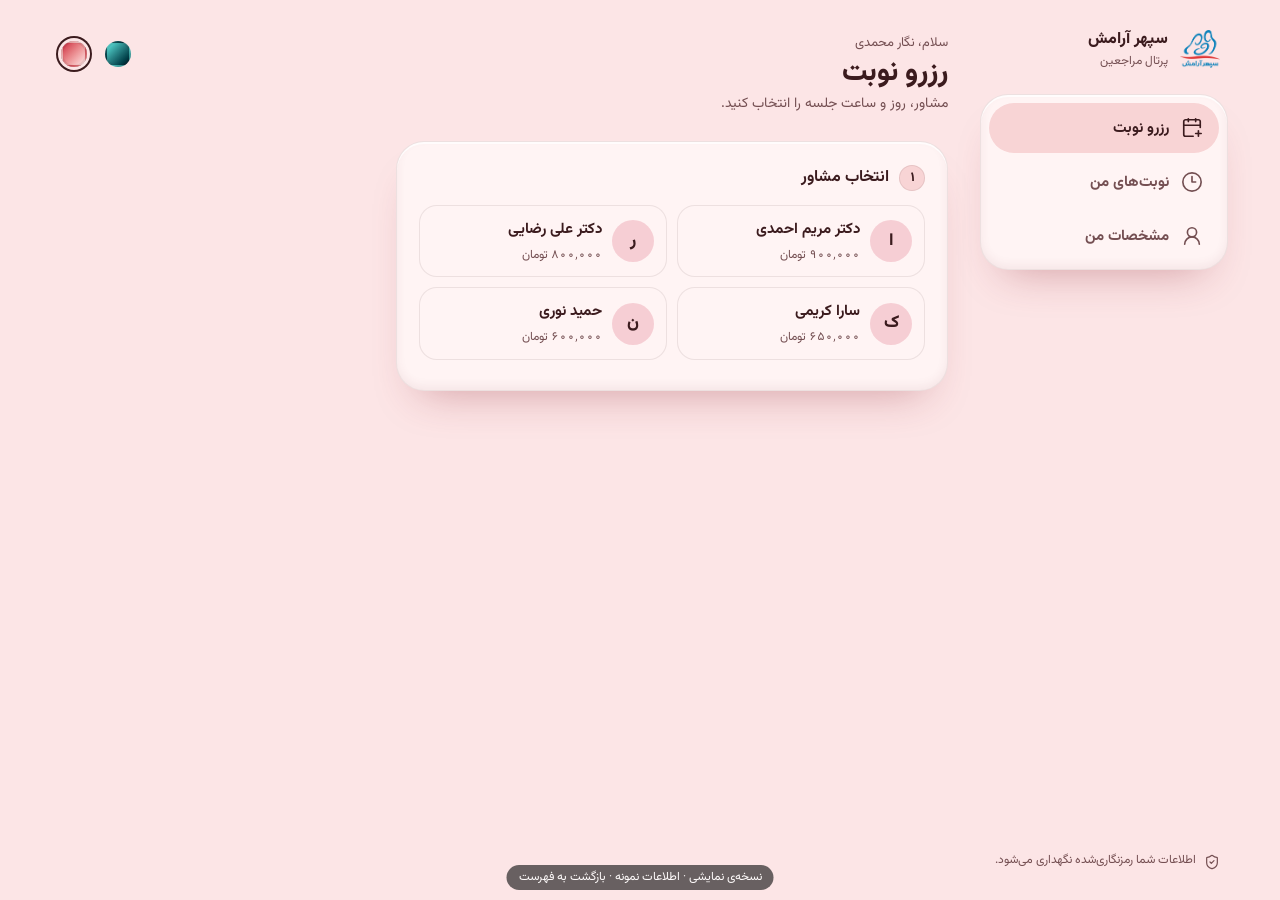
==== commit 1946c499: "Demo: session type at booking, counselor prices, owner pages (users, system health), Bale test, coun" ====
--- a/client/index.html
+++ b/client/index.html
@@ -9,8 +9,8 @@
     <meta name="robots" content="noindex">
     <title>پرتال مراجعین | کلینیک روان‌شناسی سپهر آرامش</title>
     <link rel="icon" href="./logo.png" type="image/png">
-    <script type="module" crossorigin src="./assets/index-BLiId6tB.js"></script>
-    <link rel="stylesheet" crossorigin href="./assets/index-BietTdJP.css">
+    <script type="module" crossorigin src="./assets/index-Nymir-_A.js"></script>
+    <link rel="stylesheet" crossorigin href="./assets/index-DRHDKdpc.css">
   </head>
   <body>
     <div id="root"></div>
--- a/client/assets/index-DRHDKdpc.css
+++ b/client/assets/index-DRHDKdpc.css
@@ -0,0 +1 @@
+@font-face{font-family:Vazirmatn;font-style:normal;font-display:swap;font-weight:400;src:url(./vazirmatn-arabic-400-normal-DMZFCm7K.woff2)format("woff2"),url(./vazirmatn-arabic-400-normal-C4W5XURk.woff)format("woff");unicode-range:U+6??,U+750-77F,U+870-88E,U+890-891,U+897-8E1,U+8E3-8FF,U+200C-200E,U+2010-2011,U+204F,U+2E41,U+FB50-FDFF,U+FE70-FE74,U+FE76-FEFC,U+102E0-102FB,U+10E60-10E7E,U+10EC2-10EC4,U+10EFC-10EFF,U+1EE00-1EE03,U+1EE05-1EE1F,U+1EE21-1EE22,U+1EE24,U+1EE27,U+1EE29-1EE32,U+1EE34-1EE37,U+1EE39,U+1EE3B,U+1EE42,U+1EE47,U+1EE49,U+1EE4B,U+1EE4D-1EE4F,U+1EE51-1EE52,U+1EE54,U+1EE57,U+1EE59,U+1EE5B,U+1EE5D,U+1EE5F,U+1EE61-1EE62,U+1EE64,U+1EE67-1EE6A,U+1EE6C-1EE72,U+1EE74-1EE77,U+1EE79-1EE7C,U+1EE7E,U+1EE80-1EE89,U+1EE8B-1EE9B,U+1EEA1-1EEA3,U+1EEA5-1EEA9,U+1EEAB-1EEBB,U+1EEF0-1EEF1}@font-face{font-family:Vazirmatn;font-style:normal;font-display:swap;font-weight:400;src:url(./vazirmatn-latin-ext-400-normal-BdGhO0lm.woff2)format("woff2"),url(./vazirmatn-latin-ext-400-normal-DPxMaNjI.woff)format("woff");unicode-range:U+100-2BA,U+2BD-2C5,U+2C7-2CC,U+2CE-2D7,U+2DD-2FF,U+304,U+308,U+329,U+1D00-1DBF,U+1E00-1E9F,U+1EF2-1EFF,U+2020,U+20A0-20AB,U+20AD-20C0,U+2113,U+2C60-2C7F,U+A720-A7FF}@font-face{font-family:Vazirmatn;font-style:normal;font-display:swap;font-weight:400;src:url(./vazirmatn-latin-400-normal-BT_DHTc7.woff2)format("woff2"),url(./vazirmatn-latin-400-normal-GKyMcI03.woff)format("woff");unicode-range:U+??,U+131,U+152-153,U+2BB-2BC,U+2C6,U+2DA,U+2DC,U+304,U+308,U+329,U+2000-206F,U+20AC,U+2122,U+2191,U+2193,U+2212,U+2215,U+FEFF,U+FFFD}@font-face{font-family:Vazirmatn;font-style:normal;font-display:swap;font-weight:500;src:url(./vazirmatn-arabic-500-normal-C_lbnnKa.woff2)format("woff2"),url(./vazirmatn-arabic-500-normal-Dqq3-xo3.woff)format("woff");unicode-range:U+6??,U+750-77F,U+870-88E,U+890-891,U+897-8E1,U+8E3-8FF,U+200C-200E,U+2010-2011,U+204F,U+2E41,U+FB50-FDFF,U+FE70-FE74,U+FE76-FEFC,U+102E0-102FB,U+10E60-10E7E,U+10EC2-10EC4,U+10EFC-10EFF,U+1EE00-1EE03,U+1EE05-1EE1F,U+1EE21-1EE22,U+1EE24,U+1EE27,U+1EE29-1EE32,U+1EE34-1EE37,U+1EE39,U+1EE3B,U+1EE42,U+1EE47,U+1EE49,U+1EE4B,U+1EE4D-1EE4F,U+1EE51-1EE52,U+1EE54,U+1EE57,U+1EE59,U+1EE5B,U+1EE5D,U+1EE5F,U+1EE61-1EE62,U+1EE64,U+1EE67-1EE6A,U+1EE6C-1EE72,U+1EE74-1EE77,U+1EE79-1EE7C,U+1EE7E,U+1EE80-1EE89,U+1EE8B-1EE9B,U+1EEA1-1EEA3,U+1EEA5-1EEA9,U+1EEAB-1EEBB,U+1EEF0-1EEF1}@font-face{font-family:Vazirmatn;font-style:normal;font-display:swap;font-weight:500;src:url(./vazirmatn-latin-ext-500-normal-CgxvvVrG.woff2)format("woff2"),url(./vazirmatn-latin-ext-500-normal-4XgegWYb.woff)format("woff");unicode-range:U+100-2BA,U+2BD-2C5,U+2C7-2CC,U+2CE-2D7,U+2DD-2FF,U+304,U+308,U+329,U+1D00-1DBF,U+1E00-1E9F,U+1EF2-1EFF,U+2020,U+20A0-20AB,U+20AD-20C0,U+2113,U+2C60-2C7F,U+A720-A7FF}@font-face{font-family:Vazirmatn;font-style:normal;font-display:swap;font-weight:500;src:url(./vazirmatn-latin-500-normal-6zZzgpg4.woff2)format("woff2"),url(./vazirmatn-latin-500-normal-Bg_BALlD.woff)format("woff");unicode-range:U+??,U+131,U+152-153,U+2BB-2BC,U+2C6,U+2DA,U+2DC,U+304,U+308,U+329,U+2000-206F,U+20AC,U+2122,U+2191,U+2193,U+2212,U+2215,U+FEFF,U+FFFD}@font-face{font-family:Vazirmatn;font-style:normal;font-display:swap;font-weight:700;src:url(./vazirmatn-arabic-700-normal-Dge_DOjm.woff2)format("woff2"),url(./vazirmatn-arabic-700-normal-B5nPuCFv.woff)format("woff");unicode-range:U+6??,U+750-77F,U+870-88E,U+890-891,U+897-8E1,U+8E3-8FF,U+200C-200E,U+2010-2011,U+204F,U+2E41,U+FB50-FDFF,U+FE70-FE74,U+FE76-FEFC,U+102E0-102FB,U+10E60-10E7E,U+10EC2-10EC4,U+10EFC-10EFF,U+1EE00-1EE03,U+1EE05-1EE1F,U+1EE21-1EE22,U+1EE24,U+1EE27,U+1EE29-1EE32,U+1EE34-1EE37,U+1EE39,U+1EE3B,U+1EE42,U+1EE47,U+1EE49,U+1EE4B,U+1EE4D-1EE4F,U+1EE51-1EE52,U+1EE54,U+1EE57,U+1EE59,U+1EE5B,U+1EE5D,U+1EE5F,U+1EE61-1EE62,U+1EE64,U+1EE67-1EE6A,U+1EE6C-1EE72,U+1EE74-1EE77,U+1EE79-1EE7C,U+1EE7E,U+1EE80-1EE89,U+1EE8B-1EE9B,U+1EEA1-1EEA3,U+1EEA5-1EEA9,U+1EEAB-1EEBB,U+1EEF0-1EEF1}@font-face{font-family:Vazirmatn;font-style:normal;font-display:swap;font-weight:700;src:url(./vazirmatn-latin-ext-700-normal-BfoXmNMx.woff2)format("woff2"),url(./vazirmatn-latin-ext-700-normal-DMYLqBto.woff)format("woff");unicode-range:U+100-2BA,U+2BD-2C5,U+2C7-2CC,U+2CE-2D7,U+2DD-2FF,U+304,U+308,U+329,U+1D00-1DBF,U+1E00-1E9F,U+1EF2-1EFF,U+2020,U+20A0-20AB,U+20AD-20C0,U+2113,U+2C60-2C7F,U+A720-A7FF}@font-face{font-family:Vazirmatn;font-style:normal;font-display:swap;font-weight:700;src:url(./vazirmatn-latin-700-normal-9BlbvDRV.woff2)format("woff2"),url(./vazirmatn-latin-700-normal-DrB0PBU6.woff)format("woff");unicode-range:U+??,U+131,U+152-153,U+2BB-2BC,U+2C6,U+2DA,U+2DC,U+304,U+308,U+329,U+2000-206F,U+20AC,U+2122,U+2191,U+2193,U+2212,U+2215,U+FEFF,U+FFFD}@font-face{font-family:Vazirmatn;font-style:normal;font-display:swap;font-weight:800;src:url(./vazirmatn-arabic-800-normal-Bwnt96zj.woff2)format("woff2"),url(./vazirmatn-arabic-800-normal-BH12s3-y.woff)format("woff");unicode-range:U+6??,U+750-77F,U+870-88E,U+890-891,U+897-8E1,U+8E3-8FF,U+200C-200E,U+2010-2011,U+204F,U+2E41,U+FB50-FDFF,U+FE70-FE74,U+FE76-FEFC,U+102E0-102FB,U+10E60-10E7E,U+10EC2-10EC4,U+10EFC-10EFF,U+1EE00-1EE03,U+1EE05-1EE1F,U+1EE21-1EE22,U+1EE24,U+1EE27,U+1EE29-1EE32,U+1EE34-1EE37,U+1EE39,U+1EE3B,U+1EE42,U+1EE47,U+1EE49,U+1EE4B,U+1EE4D-1EE4F,U+1EE51-1EE52,U+1EE54,U+1EE57,U+1EE59,U+1EE5B,U+1EE5D,U+1EE5F,U+1EE61-1EE62,U+1EE64,U+1EE67-1EE6A,U+1EE6C-1EE72,U+1EE74-1EE77,U+1EE79-1EE7C,U+1EE7E,U+1EE80-1EE89,U+1EE8B-1EE9B,U+1EEA1-1EEA3,U+1EEA5-1EEA9,U+1EEAB-1EEBB,U+1EEF0-1EEF1}@font-face{font-family:Vazirmatn;font-style:normal;font-display:swap;font-weight:800;src:url(./vazirmatn-latin-ext-800-normal-BzH3Tiwu.woff2)format("woff2"),url(./vazirmatn-latin-ext-800-normal-HbVXW2Kv.woff)format("woff");unicode-range:U+100-2BA,U+2BD-2C5,U+2C7-2CC,U+2CE-2D7,U+2DD-2FF,U+304,U+308,U+329,U+1D00-1DBF,U+1E00-1E9F,U+1EF2-1EFF,U+2020,U+20A0-20AB,U+20AD-20C0,U+2113,U+2C60-2C7F,U+A720-A7FF}@font-face{font-family:Vazirmatn;font-style:normal;font-display:swap;font-weight:800;src:url(./vazirmatn-latin-800-normal-e0EQwLmk.woff2)format("woff2"),url(./vazirmatn-latin-800-normal-fM8Xz9cI.woff)format("woff");unicode-range:U+??,U+131,U+152-153,U+2BB-2BC,U+2C6,U+2DA,U+2DC,U+304,U+308,U+329,U+2000-206F,U+20AC,U+2122,U+2191,U+2193,U+2212,U+2215,U+FEFF,U+FFFD}@font-face{font-family:Noto Kufi Arabic;font-style:normal;font-display:swap;font-weight:600;src:url(./noto-kufi-arabic-arabic-600-normal-DpQOABqh.woff2)format("woff2"),url(./noto-kufi-arabic-arabic-600-normal-DeKYl9zm.woff)format("woff");unicode-range:U+6??,U+750-77F,U+870-88E,U+890-891,U+897-8E1,U+8E3-8FF,U+200C-200E,U+2010-2011,U+204F,U+2E41,U+FB50-FDFF,U+FE70-FE74,U+FE76-FEFC,U+102E0-102FB,U+10E60-10E7E,U+10EC2-10EC4,U+10EFC-10EFF,U+1EE00-1EE03,U+1EE05-1EE1F,U+1EE21-1EE22,U+1EE24,U+1EE27,U+1EE29-1EE32,U+1EE34-1EE37,U+1EE39,U+1EE3B,U+1EE42,U+1EE47,U+1EE49,U+1EE4B,U+1EE4D-1EE4F,U+1EE51-1EE52,U+1EE54,U+1EE57,U+1EE59,U+1EE5B,U+1EE5D,U+1EE5F,U+1EE61-1EE62,U+1EE64,U+1EE67-1EE6A,U+1EE6C-1EE72,U+1EE74-1EE77,U+1EE79-1EE7C,U+1EE7E,U+1EE80-1EE89,U+1EE8B-1EE9B,U+1EEA1-1EEA3,U+1EEA5-1EEA9,U+1EEAB-1EEBB,U+1EEF0-1EEF1}@font-face{font-family:Noto Kufi Arabic;font-style:normal;font-display:swap;font-weight:600;src:url(./noto-kufi-arabic-math-600-normal-EEoXMfAu.woff2)format("woff2"),url(./noto-kufi-arabic-math-600-normal-BhDcNs-e.woff)format("woff");unicode-range:U+302-303,U+305,U+307-308,U+310,U+312,U+315,U+31A,U+326-327,U+32C,U+32F-330,U+332-333,U+338,U+33A,U+346,U+34D,U+391-3A1,U+3A3-3A9,U+3B1-3C9,U+3D1,U+3D5-3D6,U+3F0-3F1,U+3F4-3F5,U+2016-2017,U+2034-2038,U+203C,U+2040,U+2043,U+2047,U+2050,U+2057,U+205F,U+2070-2071,U+2074-208E,U+2090-209C,U+20D0-20DC,U+20E1,U+20E5-20EF,U+2100-2112,U+2114-2115,U+2117-2121,U+2123-214F,U+2190,U+2192,U+2194-21AE,U+21B0-21E5,U+21F1-21F2,U+21F4-2211,U+2213-2214,U+2216-22FF,U+2308-230B,U+2310,U+2319,U+231C-2321,U+2336-237A,U+237C,U+2395,U+239B-23B7,U+23D0,U+23DC-23E1,U+2474-2475,U+25AF,U+25B3,U+25B7,U+25BD,U+25C1,U+25CA,U+25CC,U+25FB,U+266D-266F,U+27C0-27FF,U+2900-2AFF,U+2B0E-2B11,U+2B30-2B4C,U+2BFE,U+3030,U+FF5B,U+FF5D,U+1D400-1D7FF,U+1EE??}@font-face{font-family:Noto Kufi Arabic;font-style:normal;font-display:swap;font-weight:600;src:url(./noto-kufi-arabic-symbols-600-normal-gGFfrt4u.woff2)format("woff2"),url(./noto-kufi-arabic-symbols-600-normal-BPG_9Nwo.woff)format("woff");unicode-range:U+1-C,U+E-1F,U+7F-9F,U+20DD-20E0,U+20E2-20E4,U+2150-218F,U+2190,U+2192,U+2194-2199,U+21AF,U+21E6-21F0,U+21F3,U+2218-2219,U+2299,U+22C4-22C6,U+2300-243F,U+2440-244A,U+2460-24FF,U+25A0-27BF,U+28??,U+2921-2922,U+2981,U+29BF,U+29EB,U+2B??,U+4DC0-4DFF,U+FFF9-FFFB,U+10140-1018E,U+10190-1019C,U+101A0,U+101D0-101FD,U+102E0-102FB,U+10E60-10E7E,U+1D2C0-1D2D3,U+1D2E0-1D37F,U+1F0??,U+1F100-1F1AD,U+1F1E6-1F1FF,U+1F30D-1F30F,U+1F315,U+1F31C,U+1F31E,U+1F320-1F32C,U+1F336,U+1F378,U+1F37D,U+1F382,U+1F393-1F39F,U+1F3A7-1F3A8,U+1F3AC-1F3AF,U+1F3C2,U+1F3C4-1F3C6,U+1F3CA-1F3CE,U+1F3D4-1F3E0,U+1F3ED,U+1F3F1-1F3F3,U+1F3F5-1F3F7,U+1F408,U+1F415,U+1F41F,U+1F426,U+1F43F,U+1F441-1F442,U+1F444,U+1F446-1F449,U+1F44C-1F44E,U+1F453,U+1F46A,U+1F47D,U+1F4A3,U+1F4B0,U+1F4B3,U+1F4B9,U+1F4BB,U+1F4BF,U+1F4C8-1F4CB,U+1F4D6,U+1F4DA,U+1F4DF,U+1F4E3-1F4E6,U+1F4EA-1F4ED,U+1F4F7,U+1F4F9-1F4FB,U+1F4FD-1F4FE,U+1F503,U+1F507-1F50B,U+1F50D,U+1F512-1F513,U+1F53E-1F54A,U+1F54F-1F5FA,U+1F610,U+1F650-1F67F,U+1F687,U+1F68D,U+1F691,U+1F694,U+1F698,U+1F6AD,U+1F6B2,U+1F6B9-1F6BA,U+1F6BC,U+1F6C6-1F6CF,U+1F6D3-1F6D7,U+1F6E0-1F6EA,U+1F6F0-1F6F3,U+1F6F7-1F6FC,U+1F7??,U+1F800-1F80B,U+1F810-1F847,U+1F850-1F859,U+1F860-1F887,U+1F890-1F8AD,U+1F8B0-1F8BB,U+1F8C0-1F8C1,U+1F900-1F90B,U+1F93B,U+1F946,U+1F984,U+1F996,U+1F9E9,U+1FA00-1FA6F,U+1FA70-1FA7C,U+1FA80-1FA89,U+1FA8F-1FAC6,U+1FACE-1FADC,U+1FADF-1FAE9,U+1FAF0-1FAF8,U+1FB??}@font-face{font-family:Noto Kufi Arabic;font-style:normal;font-display:swap;font-weight:600;src:url(./noto-kufi-arabic-latin-ext-600-normal-B90_l063.woff2)format("woff2"),url(./noto-kufi-arabic-latin-ext-600-normal-BjuybwvT.woff)format("woff");unicode-range:U+100-2BA,U+2BD-2C5,U+2C7-2CC,U+2CE-2D7,U+2DD-2FF,U+304,U+308,U+329,U+1D00-1DBF,U+1E00-1E9F,U+1EF2-1EFF,U+2020,U+20A0-20AB,U+20AD-20C0,U+2113,U+2C60-2C7F,U+A720-A7FF}@font-face{font-family:Noto Kufi Arabic;font-style:normal;font-display:swap;font-weight:600;src:url(./noto-kufi-arabic-latin-600-normal-BU20Dfqv.woff2)format("woff2"),url(./noto-kufi-arabic-latin-600-normal-UiIawE5u.woff)format("woff");unicode-range:U+??,U+131,U+152-153,U+2BB-2BC,U+2C6,U+2DA,U+2DC,U+304,U+308,U+329,U+2000-206F,U+20AC,U+2122,U+2191,U+2193,U+2212,U+2215,U+FEFF,U+FFFD}:root,[data-theme=pomegranate]{--lightningcss-light:initial;--lightningcss-dark: ;color-scheme:light;--bg:#fce5e6;--fg:#3b1b1e;--card:#fff4f4;--pop:#fff8f8;--primary:#cc2443;--on-primary:#fffafb;--muted-fg:#744f52;--accent:#f8d4d5;--border:#3b1b1e17;--input:#3b1b1e24;--field:#fff4f4;--ring:#cc2443;--danger:#b71a18;--on-danger:#fcfcfc;--success:#00764c;--warning:#b66c00;--scrim:#290b0f73;--r-control:999px;--r-field:16px;--r-surface:28px;--r-chip:16px;--depth-control:inset 0 -3px 0 0 #31000a29, inset 0 2px 0 0 #ffffff59, 0 10px 20px -10px #9a1c328c;--depth-surface:inset 0 2px 0 0 #fffc, inset 0 -4px 10px 0 #833b4312, 0 24px 44px -24px #932a3766;--depth-field:inset 0 2px 5px 0 #4e192117;--blur:none;--display:"Vazirmatn", system-ui, sans-serif;--display-w:800;--motion:.42s;--ease:cubic-bezier(.34, 1.56, .64, 1);--backdrop:none;--theme-color:#f7e4e3}@supports (color:lab(0% 0 0)){:root,[data-theme=pomegranate]{--bg:lab(92.7702% 8.1439 2.55725);--fg:lab(14.7716% 16.2323 5.34961);--card:lab(96.9707% 3.91024 1.2233);--pop:lab(98.1739% 2.60708 .814748);--primary:lab(45.6244% 64.4409 27.8559);--on-primary:lab(98.7862% 1.62947 .508833);--muted-fg:lab(37.976% 16.2596 5.22238);--accent:lab(87.9676% 13.0252 4.10966);--border:lab(14.7716% 16.2323 5.34961/.09);--input:lab(14.7716% 16.2323 5.34961/.14);--field:lab(96.9707% 3.91024 1.2233);--ring:lab(45.6244% 64.4409 27.8559);--danger:lab(40.1143% 59.6761 45.0277);--on-danger:lab(98.84% 0 0);--success:lab(43.7008% -43.9579 17.1976);--warning:lab(53.1173% 26.8577 64.6171);--scrim:lab(6.72269% 15.8884 4.22327/.45);--depth-control:inset 0 -3px 0 0 lab(6.42044% 25.3563 6.28781/.16), inset 0 2px 0 0 lab(100% 0 0/.35), 0 10px 20px -10px lab(34.4615% 51.5506 22.173/.55);--depth-surface:inset 0 2px 0 0 lab(100% 0 0/.8), inset 0 -4px 10px 0 lab(35.099% 32.4395 10.8365/.07), 0 24px 44px -24px lab(34.6884% 45.0946 18.9153/.4);--depth-field:inset 0 2px 5px 0 lab(17.9152% 25.9282 8.81544/.09)}}[data-theme=turquoise]{--lightningcss-light: ;--lightningcss-dark:initial;color-scheme:dark;--bg:#001923;--fg:#eef7f8;--card:#e6fafa12;--pop:#022632f5;--solid:#022632;--primary:#60eae2;--on-primary:#001a1f;--muted-fg:#a1c6ca;--accent:#e6fafa1f;--border:#dffcfd29;--input:#dffcfd3d;--field:#e6fafa0f;--ring:#60eae2;--danger:#fd7273;--on-danger:#200909;--success:#41dca5;--warning:#f8c655;--scrim:#00020599;--r-control:12px;--r-field:12px;--r-surface:22px;--r-chip:14px;--depth-control:0 1px 0 0 #ffffff38 inset, 0 10px 24px -14px #00dad199;--depth-surface:0 1px 0 0 #ffffff2e inset, 0 30px 60px -30px #000205b3;--depth-field:none;--blur:blur(20px) saturate(1.6);--display:"Noto Kufi Arabic", "Vazirmatn", system-ui, sans-serif;--display-w:600;--motion:.28s;--ease:cubic-bezier(.22, 1, .36, 1);--backdrop:radial-gradient(55% 45% at 90% 0%, #00bdbe80, transparent 70%), radial-gradient(45% 50% at 5% 100%, #3f69d373, transparent 70%), radial-gradient(35% 35% at 45% 55%, #57c7912e, transparent 70%);--theme-color:#0f2a33}@supports (color:lab(0% 0 0)){[data-theme=turquoise]{--bg:lab(7.35837% -7.40769 -11.4879);--fg:lab(96.6197% -3.1656 -1.32873);--card:lab(96.719% -6.32727 -2.65063/.07);--pop:lab(13.1595% -9.0218 -11.6112/.96);--solid:lab(13.1595% -9.0218 -11.6112);--primary:lab(85.1253% -40.4604 -8.09445);--on-primary:lab(7.56547% -11.2141 -9.1127);--muted-fg:lab(77.1598% -12.1074 -6.4636);--accent:lab(96.719% -6.32727 -2.65063/.12);--border:lab(96.8179% -9.48495 -3.96589/.16);--input:lab(96.8179% -9.48495 -3.96589/.24);--field:lab(96.719% -6.32727 -2.65063/.06);--ring:lab(85.1253% -40.4604 -8.09445);--danger:lab(65.7858% 54.0082 27.0547);--on-danger:lab(4.96607% 10.6338 3.82503);--success:lab(78.79% -51.3514 14.5727);--warning:lab(82.8261% 9.77922 61.542);--scrim:lab(.461658% -.469148 -1.94411/.6);--depth-control:0 1px 0 0 lab(100% 0 0/.22) inset, 0 10px 24px -14px lab(78.3903% -47.3883 -9.38582/.6);--depth-surface:0 1px 0 0 lab(100% 0 0/.18) inset, 0 30px 60px -30px lab(.461658% -.469148 -1.94411/.7);--backdrop:radial-gradient(55% 45% at 90% 0%, lab(68.9961% -45.8286 -13.6963/.5), transparent 70%), radial-gradient(45% 50% at 5% 100%, lab(46.0363% 13.1637 -60.1828/.45), transparent 70%), radial-gradient(35% 35% at 45% 55%, lab(72.7227% -42.989 16.9288/.18), transparent 70%)}}*,:before,:after{box-sizing:border-box}html{-webkit-text-size-adjust:100%}body{letter-spacing:0;min-height:100dvh;color:var(--fg);background:var(--backdrop), var(--bg);font-variant-numeric:tabular-nums;background-attachment:fixed;margin:0;font-family:Vazirmatn,system-ui,sans-serif;font-size:16px;line-height:1.8}h1,h2,h3,p{margin:0}button,input,select,textarea{font:inherit;color:inherit}option,optgroup{background-color:var(--bg);color:var(--fg)}[hidden]{display:none!important}:focus-visible{outline:3px solid var(--ring);outline-offset:2px}@media (prefers-reduced-motion:reduce){*,:before,:after{transition:none!important;animation:none!important}}@supports (-webkit-touch-callout:none){input,select,textarea{font-size:max(16px,1em)}}.display{font-family:var(--display);font-weight:var(--display-w);line-height:1.3}.muted{color:var(--muted-fg)}.sr-only{clip:rect(0 0 0 0);white-space:nowrap;width:1px;height:1px;position:absolute;overflow:hidden}.ltr{direction:ltr;unicode-bidi:isolate}.card{background:var(--card);border:1px solid var(--border);border-radius:var(--r-surface);box-shadow:var(--depth-surface);-webkit-backdrop-filter:var(--blur)}.btn{border-radius:var(--r-control);cursor:pointer;-webkit-user-select:none;user-select:none;min-height:48px;transition:transform var(--motion) var(--ease), box-shadow var(--motion) var(--ease), opacity .15s;border:1px solid #0000;justify-content:center;align-items:center;gap:8px;padding:0 22px;font-size:16px;font-weight:700;line-height:1.5;text-decoration:none;display:inline-flex}.btn:active:not(:disabled){transform:scale(.96)}.btn:disabled{opacity:.5;cursor:not-allowed}.btn-primary{background:var(--primary);color:var(--on-primary);box-shadow:var(--depth-control)}.btn-ghost{color:var(--fg);border-color:var(--border);background:0 0}.btn-danger{background:var(--danger);color:var(--on-danger)}.btn-outline-danger{color:var(--danger);border-color:color-mix(in oklch, var(--danger) 45%, transparent);background:0 0}.btn-link{color:var(--primary);cursor:pointer;background:0 0;border:0;min-height:44px;padding:0 4px;font-weight:700}.btn-sm{min-height:44px;padding:0 14px;font-size:14px}.btn-block{width:100%}.btn-icon{width:44px;min-height:44px;padding:0}.spinner{border:2px solid;border-inline-end-color:#0000;border-radius:50%;width:18px;height:18px;animation:.7s linear infinite spin}@keyframes spin{to{transform:rotate(360deg)}}.field-group{flex-direction:column;gap:6px;display:flex}.label{color:var(--muted-fg);font-size:14px;font-weight:500}.field{border-radius:var(--r-field);border:1px solid var(--input);background:var(--field);width:100%;min-height:48px;color:var(--fg);box-shadow:var(--depth-field);padding:10px 14px;font-size:16px;transition:border-color .15s}.field::placeholder{color:var(--muted-fg);opacity:.75}.field-area{resize:vertical;white-space:pre-wrap;min-height:160px;line-height:1.9}.field:focus-visible{border-color:var(--ring);box-shadow:0 0 0 3px color-mix(in oklch, var(--ring) 30%, transparent);outline:none}.field[aria-invalid=true]{border-color:var(--danger)}.field-error{color:var(--danger);font-size:13px;font-weight:500}.field-hint{color:var(--muted-fg);font-size:13px}.form-error{background:color-mix(in oklch, var(--danger) 14%, transparent);border:1px solid color-mix(in oklch, var(--danger) 40%, transparent);border-radius:14px;padding:10px 14px;font-size:14px;font-weight:500}.pw-wrap{position:relative}.pw-wrap .field{padding-left:72px}.pw-toggle{font-size:13px;position:absolute;top:50%;left:4px;transform:translateY(-50%)}.check{cursor:pointer;align-items:center;gap:10px;min-height:48px;font-size:15px;font-weight:700;display:flex}.check input{width:22px;height:22px;accent-color:var(--primary);flex:none}.otp{direction:ltr;justify-content:center;gap:8px;display:flex}.otp input{text-align:center;width:52px;height:60px;padding:0;font-size:24px;font-weight:700}.seg{border-radius:var(--r-control);background:var(--accent);grid-auto-columns:minmax(0,1fr);grid-auto-flow:column;gap:4px;padding:4px;display:grid}.seg button{border-radius:var(--r-control);min-height:44px;color:var(--muted-fg);cursor:pointer;background:0 0;border:0;font-weight:700}.seg button[aria-pressed=true]{background:var(--card);color:var(--fg);box-shadow:var(--depth-control)}.chip{border-radius:var(--r-control);border:1px solid var(--border);background:var(--card);min-height:44px;color:var(--fg);white-space:nowrap;cursor:pointer;transition:transform var(--motion) var(--ease);padding:0 16px;font-size:15px;font-weight:700}.chip[aria-pressed=true],.chip[aria-checked=true],.chip-on{background:var(--primary);color:var(--on-primary);box-shadow:var(--depth-control);border-color:#0000}.chip:active:not(:disabled){transform:scale(.96)}.chip:disabled{opacity:.45;cursor:not-allowed}.scroller{scrollbar-width:none;scroll-snap-type:x proximity;gap:8px;padding-bottom:4px;display:flex;overflow-x:auto}.scroller::-webkit-scrollbar{display:none}.scroller>*{scroll-snap-align:start}.badge{border-radius:999px;padding:2px 10px;font-size:12px;font-weight:700;line-height:1.8;display:inline-block}.badge-info{background:color-mix(in oklch, var(--primary) 20%, transparent)}.badge-ok{background:color-mix(in oklch, var(--success) 22%, transparent)}.badge-warn{background:color-mix(in oklch, var(--warning) 24%, transparent)}.badge-muted{background:var(--accent);color:var(--muted-fg)}.badge-danger{background:color-mix(in oklch, var(--danger) 24%, transparent)}.record-text{white-space:pre-wrap;overflow-wrap:anywhere;margin:0;line-height:1.9}dialog.sheet{width:100%;max-width:none;height:100%;max-height:none;color:var(--fg);background:0 0;border:0;justify-content:center;align-items:flex-end;margin:0;padding:0;display:flex}dialog.sheet:not([open]){display:none}dialog.sheet::backdrop{background:var(--scrim)}.sheet-body{background:var(--pop);width:100%;max-width:520px;max-height:92dvh;color:var(--fg);border-radius:var(--r-surface) var(--r-surface) 0 0;border:1px solid var(--border);padding:22px 20px calc(24px + env(safe-area-inset-bottom));-webkit-backdrop-filter:var(--blur);box-shadow:var(--depth-surface);animation:sheet-in var(--motion) var(--ease);border-bottom:0;overflow-y:auto}@media (min-width:640px){dialog.sheet{align-items:center}.sheet-body{border-radius:var(--r-surface);border-bottom:1px solid var(--border)}}@keyframes sheet-in{0%{opacity:0;transform:translateY(24px)}}@keyframes toast-in{0%{opacity:0;transform:translateY(-48px)}}.toasts{inset-inline:0;top:calc(12px + env(safe-area-inset-top));z-index:50;pointer-events:none;flex-direction:column;align-items:center;gap:8px;padding:0 12px;display:flex;position:fixed}.toast{pointer-events:auto;background:var(--fg);max-width:460px;color:var(--bg);border-inline-start:5px solid var(--warning);border-radius:16px;padding:12px 16px;font-size:15px;line-height:1.7;animation:.55s cubic-bezier(.34,1.56,.64,1) toast-in;box-shadow:0 12px 30px #00000047;box-shadow:0 12px 30px lab(0% 0 0/.28)}.toast-ok{border-inline-start-color:var(--success)}.toast-err{border-inline-start-color:var(--danger)}.toast:has(.toast-close){align-items:center;gap:12px;display:flex}.toast-text{flex:1}.toast-close{cursor:pointer;min-height:36px;color:inherit;background:color-mix(in oklch, var(--bg) 16%, transparent);border:0;border-radius:999px;flex:none;padding:0 12px;font-size:14px;font-weight:700}.toasts[data-placement=bottom]{top:auto;bottom:calc(16px + env(safe-area-inset-bottom));align-items:stretch}.toasts[data-placement=bottom] .toast{animation-name:toast-up}@media (min-width:640px){.toasts[data-placement=bottom]{inset-inline:auto 24px;bottom:calc(24px + env(safe-area-inset-bottom));width:420px;padding:0}}@keyframes toast-up{0%{opacity:0;transform:translateY(32px)}}.skeleton{background:linear-gradient(90deg, var(--accent), var(--border), var(--accent));background-size:200% 100%;border-radius:12px;animation:1.4s linear infinite shimmer}@keyframes shimmer{to{background-position:-200% 0}}.theme-switch{display:flex}.theme-switch button{cursor:pointer;background:0 0;border:0;border-radius:50%;place-items:center;width:44px;height:44px;padding:0;display:grid}.theme-switch span{border:2px solid var(--border);border-radius:50%;width:26px;height:26px;display:block}.theme-switch .sw-turquoise{background:linear-gradient(135deg,#60eae2,#001923);background:linear-gradient(135deg,lab(85.1253% -40.4604 -8.09445),lab(7.35837% -7.40769 -11.4879))}.theme-switch .sw-pomegranate{background:linear-gradient(135deg,#cc2443,#fce5e6);background:linear-gradient(135deg,lab(45.6244% 64.4409 27.8559),lab(92.7702% 8.1439 2.55725))}.theme-switch button[aria-pressed=true] span{box-shadow:0 0 0 3px var(--bg), 0 0 0 5px var(--fg)}.logo{object-fit:contain;flex:none}.glide{border-radius:var(--r-control);background:var(--accent);pointer-events:none;position:absolute;top:0;left:0}.glide[data-ready]{transition:transform .4s cubic-bezier(.65,0,.35,1),width .4s cubic-bezier(.65,0,.35,1),height .4s cubic-bezier(.65,0,.35,1)}.scroll-list{overscroll-behavior:contain;border-radius:var(--r-chip);max-height:min(60dvh,560px);overflow-y:auto}.scroll-list:focus-visible{outline:3px solid var(--ring);outline-offset:2px}.scroll-more{justify-content:center;padding-top:12px;display:flex}@media (max-width:760px){.scroll-list{max-height:none;overflow-y:visible}}.app{flex-direction:column;max-width:560px;min-height:100dvh;margin:0 auto;display:flex}.side{display:contents}.brand,.side-foot,.only-desktop,.auth-hero{display:none}.topbar{justify-content:space-between;align-items:center;gap:12px;padding:16px 20px 8px;display:flex}.topbar h1{font-size:22px}.content{flex-direction:column;flex:1;gap:22px;padding:8px 20px 180px;display:flex}.section-title{align-items:center;gap:10px;margin-bottom:12px;font-size:16px;font-weight:700;display:flex}.rise{animation:.52s cubic-bezier(.34,1.56,.64,1) both rise;animation-delay:calc(var(--i,0) * 40ms)}@keyframes rise{0%{opacity:0;transform:translateY(14px)}}.tabbar{inset-inline:0;z-index:10;max-width:536px;margin:0 auto calc(12px + env(safe-area-inset-bottom));grid-auto-columns:minmax(0,1fr);grid-auto-flow:column;gap:4px;padding:6px;display:grid;position:fixed;bottom:0}.tab{border-radius:var(--r-control);min-height:52px;color:var(--muted-fg);cursor:pointer;z-index:1;background:0 0;border:0;flex-direction:column;justify-content:center;align-items:center;gap:2px;font-size:13px;font-weight:700;line-height:1.4;transition:color .3s;display:flex;position:relative}.tab[aria-current=page]{color:var(--fg)}@media (max-width:959px){html{scroll-padding-bottom:calc(150px + env(safe-area-inset-bottom))}[data-theme=turquoise] .tabbar,[data-theme=turquoise] .summary{background:var(--solid);-webkit-backdrop-filter:none;border-color:var(--border);border-top-color:oklch(97% .03 200/.34);box-shadow:0 -10px 24px -8px #000102d9,inset 0 1px #ffffff2e;box-shadow:0 -10px 24px -8px lab(.190496% -.164658 -1.22966/.85),inset 0 1px lab(100% 0 0/.18)}}.days{scrollbar-width:none;scroll-snap-type:x proximity;gap:10px;margin:-2px;padding:2px 2px 6px;display:flex;overflow-x:auto}.days::-webkit-scrollbar{display:none}@media (hover:hover) and (pointer:fine){.days{scrollbar-width:thin;padding-bottom:10px}.days::-webkit-scrollbar{height:6px;display:block}}.days>*{scroll-snap-align:start}.day-chip{border-radius:var(--r-chip);border:1px solid var(--border);background:var(--card);width:74px;color:var(--fg);cursor:pointer;transition:transform var(--motion) var(--ease);flex-direction:column;flex:none;align-items:center;padding:10px 0 8px;line-height:1.45;display:flex}.day-chip[aria-pressed=true]{background:var(--primary);color:var(--on-primary);box-shadow:var(--depth-control);border-color:#0000}.day-chip:disabled{opacity:.45;cursor:not-allowed}.day-chip .wd{opacity:.85;font-size:12px}.day-chip .num{font-size:22px;font-weight:800}.day-chip .mo{opacity:.85;font-size:11px}.day-chip .free{background:color-mix(in oklch, var(--success) 18%, transparent);border-radius:999px;margin-top:4px;padding:0 8px;font-size:11px;font-weight:700}.day-chip[aria-pressed=true] .free{background:color-mix(in oklch, var(--on-primary) 18%, transparent)}.day-chip:disabled .free{background:var(--accent)}.day-chip:active:not(:disabled){transform:scale(.96)}.avatar{background:color-mix(in oklch, var(--primary) 18%, transparent);width:42px;height:42px;transition:background var(--motion) var(--ease), color var(--motion) var(--ease);border-radius:50%;flex:none;place-items:center;font-size:17px;font-weight:800;display:grid}.avatar-lg{width:60px;height:60px;font-size:24px}.empty{text-align:center;color:var(--muted-fg);padding:24px 12px}.empty-big{flex-direction:column;align-items:center;gap:10px;padding:36px 16px;display:flex}.sheet-actions{grid-template-columns:2fr 1fr;gap:10px;margin-top:12px;display:grid}.row-between{justify-content:space-between;align-items:center;gap:8px;display:flex}.profile{flex-direction:column;gap:18px;padding:22px;display:flex}.profile-head{border-bottom:1px solid var(--border);align-items:center;gap:14px;padding-bottom:18px;display:flex}.facts{gap:14px;display:grid}.facts dt{color:var(--muted-fg);font-size:13px}.facts dd{margin:0;font-weight:700}.auth{flex-direction:column;max-width:440px;min-height:100dvh;margin:0 auto;padding:20px 20px 28px;display:flex}.auth-head{justify-content:space-between;align-items:center;margin-bottom:32px;display:flex}.auth-card{flex-direction:column;gap:16px;padding:22px;display:flex}.auth-foot{align-items:flex-start;gap:10px;margin-top:auto;padding-top:24px;font-size:13px;display:flex}@media (min-width:960px){.only-mobile{display:none}.only-desktop{display:block}.app{flex-direction:row;grid-template-rows:auto 1fr;grid-template-columns:248px minmax(0,1fr);column-gap:32px;max-width:1240px;padding:0 32px;display:grid}.side{flex-direction:column;grid-row:1/span 2;gap:24px;height:100dvh;padding:28px 0;display:flex;position:sticky;top:0}.brand{align-items:center;gap:12px;padding:0 8px;display:flex}.side-foot{gap:8px;margin-top:auto;padding:0 8px;font-size:12px;line-height:1.8;display:flex}.tabbar{grid-auto-columns:auto;grid-auto-flow:row;max-width:none;margin:0;padding:8px;position:relative;inset:auto}.tab{flex-direction:row;justify-content:flex-start;gap:12px;min-height:50px;padding:0 16px;font-size:15px}.topbar{align-items:flex-start;padding:32px 0 12px}.topbar h1{font-size:28px}.content{padding:12px 0 48px}.profile{max-width:560px}.days{grid-template-columns:repeat(auto-fill,minmax(78px,1fr));display:grid;overflow:visible}.day-chip{width:auto}.auth-wrap{grid-template-columns:minmax(0,1fr) minmax(0,440px);align-items:center;gap:56px;max-width:1120px;min-height:100dvh;margin:0 auto;padding:32px;display:grid}.auth{width:100%;min-height:0;margin:0;padding:0}.auth-head{margin-bottom:28px}.auth-hero{border-radius:var(--r-surface);border:1px solid var(--border);min-height:560px;box-shadow:var(--depth-surface);background:var(--card);-webkit-backdrop-filter:var(--blur);flex-direction:column;justify-content:center;gap:16px;padding:48px;animation:.62s cubic-bezier(.34,1.56,.64,1) both rise;display:flex}.auth-hero svg{color:var(--primary);flex:none}.auth-hero h2{font-size:30px}.auth-hero p{opacity:.9;max-width:32ch;font-size:17px}.auth-hero ul{flex-direction:column;gap:12px;margin:12px 0 0;padding:0;font-weight:700;list-style:none;display:flex}.auth-hero li{align-items:center;gap:10px;display:flex}}.summary-full{display:none}.booking{flex-direction:column;gap:16px;display:flex}.booking-main{flex-direction:column;gap:16px;min-width:0;display:flex}.step-card{padding:18px;animation:.52s cubic-bezier(.34,1.56,.64,1) both rise}.step-no{border:1px solid var(--border);background:var(--accent);width:26px;height:26px;transition:background var(--motion) var(--ease), color var(--motion) var(--ease);border-radius:50%;flex:none;place-items:center;font-size:13px;font-weight:800;display:grid}.step-no[data-on=true]{background:var(--primary);color:var(--on-primary);border-color:#0000}.note{margin:-4px 0 12px;font-size:13px;line-height:1.7}.empty-inline{font-size:14px;line-height:1.8}.counselors{scrollbar-width:none;scroll-snap-type:x proximity;gap:10px;margin:-2px;padding:2px 2px 6px;display:flex;overflow-x:auto}.counselors::-webkit-scrollbar{display:none}@media (hover:hover) and (pointer:fine){.counselors{scrollbar-width:thin;padding-bottom:10px}.counselors::-webkit-scrollbar{height:6px;display:block}}.counselors>*{scroll-snap-align:start}.counselor{padding:10px 12px;border:1px solid var(--border);background:var(--card);min-height:64px;color:var(--fg);cursor:pointer;text-align:start;transition:transform var(--motion) var(--ease), border-color .2s, background .2s;border-radius:18px;flex:none;align-items:center;gap:10px;padding-inline-end:18px;font-size:15px;font-weight:700;display:flex}.counselor[aria-pressed=true]{border-color:var(--primary);background:color-mix(in oklch, var(--primary) 12%, var(--card));box-shadow:0 0 0 1px var(--primary)}.counselor[aria-pressed=true] .avatar{background:var(--primary);color:var(--on-primary)}.counselor-name{white-space:nowrap}.counselor-text{flex-direction:column;gap:2px;display:flex}.counselor-price{color:var(--muted-fg);white-space:nowrap;font-size:12px;font-weight:400}.slot:active:not(:disabled),.counselor:active{transform:scale(.96)}.slot-groups{flex-direction:column;gap:16px;display:flex}.slot-group-title{color:var(--muted-fg);align-items:center;gap:6px;margin-bottom:8px;font-size:13px;font-weight:700;display:flex}.slots{grid-template-columns:repeat(3,minmax(0,1fr));gap:8px;display:grid}.slot{border:1px solid var(--border);background:var(--card);min-height:56px;color:var(--fg);cursor:pointer;transition:transform var(--motion) var(--ease);border-radius:14px;flex-direction:column;justify-content:center;align-items:center;font-size:15px;font-weight:700;line-height:1.35;display:flex}.slot[aria-pressed=true]{background:var(--primary);color:var(--on-primary);box-shadow:var(--depth-control);border-color:#0000}.slot .until{opacity:.85;font-size:12px;font-weight:500}.slot:disabled{color:var(--muted-fg);cursor:not-allowed;background:0 0;border-style:dashed;text-decoration:line-through}.summary{inset-inline:0;bottom:calc(86px + env(safe-area-inset-bottom));z-index:9;border-radius:20px;justify-content:space-between;align-items:center;gap:12px;max-width:536px;margin:0 auto;padding:12px 16px;animation:.52s cubic-bezier(.34,1.56,.64,1) both rise;display:flex;position:fixed}.summary-compact{min-width:0;line-height:1.6}.summary-rows{flex-direction:column;gap:4px;margin:0;padding:0;list-style:none;display:flex}.summary-rows li{border-bottom:1px solid var(--border);grid-template-columns:auto auto 1fr;align-items:center;gap:8px;padding:10px 0;font-size:14px;display:grid}.summary-rows li:last-child{border-bottom:0}.summary-rows b{text-align:end}.success{text-align:center;flex-direction:column;align-items:center;gap:8px;padding-top:6px;display:flex}.success .btn{margin-top:12px}.check-draw{fill:none;width:88px;height:88px;stroke:var(--success);stroke-width:5px;stroke-linecap:round;stroke-linejoin:round}.check-draw circle{stroke-dasharray:214;animation:.6s cubic-bezier(.65,0,.35,1) both draw-ring}.check-draw path{stroke-dasharray:60;animation:.4s .45s both draw-tick}@keyframes draw-ring{0%{stroke-dashoffset:214px}}@keyframes draw-tick{0%{stroke-dashoffset:60px}}.appts{flex-direction:column;gap:12px;display:flex}.next{border-color:color-mix(in oklch, var(--primary) 40%, var(--border));align-items:stretch;gap:16px;padding:18px;display:flex}.date-tile{background:var(--primary);width:78px;color:var(--on-primary);box-shadow:var(--depth-control);border-radius:20px;flex-direction:column;flex:none;justify-content:center;align-items:center;padding:10px 0;font-size:12px;line-height:1.4;display:flex}.date-tile b{font-size:30px;font-weight:800;line-height:1.2}.next-body{flex-direction:column;flex:1;gap:6px;min-width:0;display:flex}.next-eyebrow{color:var(--primary);font-size:13px;font-weight:700}.appt-grid{gap:12px;display:grid}.appt{flex-direction:column;gap:10px;padding:16px;display:flex}.appt-row{flex-wrap:wrap;justify-content:space-between;align-items:center;gap:10px;display:flex}.appt-when{align-items:center;gap:8px;font-size:15px;display:flex}.past-list{margin:0;padding:4px 16px;list-style:none}.past-list li{border-bottom:1px solid var(--border);align-items:center;gap:12px;padding:12px 0;line-height:1.6;display:flex}.past-list li:last-child{border-bottom:0}.dot-done{background:var(--success);border-radius:50%;flex:none;width:10px;height:10px}.rules{flex-direction:column;gap:8px;margin-bottom:14px;display:flex}.rule{background:var(--accent);border:1px solid #0000;border-radius:14px;justify-content:space-between;gap:12px;padding:10px 12px;font-size:14px;line-height:1.7;display:flex}.rule[data-current=true]{border-color:var(--warning);background:color-mix(in oklch, var(--warning) 18%, transparent);font-weight:700}.refund{background:color-mix(in oklch, var(--warning) 16%, transparent);border-radius:16px;padding:14px;font-size:15px;font-weight:700;line-height:1.8}.refund[data-tier=full]{background:color-mix(in oklch, var(--success) 16%, transparent)}.refund[data-tier=late]{background:color-mix(in oklch, var(--danger) 14%, transparent)}.grid-age{grid-template-columns:1fr 2fr;gap:12px;display:grid}@media (min-width:960px){.booking{grid-template-columns:minmax(0,1fr) 320px;align-items:start;gap:24px;display:grid}.step-card{padding:22px}.counselors{grid-template-columns:repeat(auto-fill,minmax(190px,1fr));display:grid;overflow:visible}.slots{grid-template-columns:repeat(auto-fill,minmax(112px,1fr))}.summary{inset:auto;border-radius:var(--r-surface);flex-direction:column;align-items:stretch;gap:14px;max-width:none;margin:0;padding:22px;position:sticky;top:24px}.summary-compact{display:none}.summary-full{flex-direction:column;gap:10px;display:flex}.appts{max-width:920px}.next{padding:24px}.date-tile{width:96px}.date-tile b{font-size:36px}.appt-grid{grid-template-columns:repeat(2,minmax(0,1fr))}}
